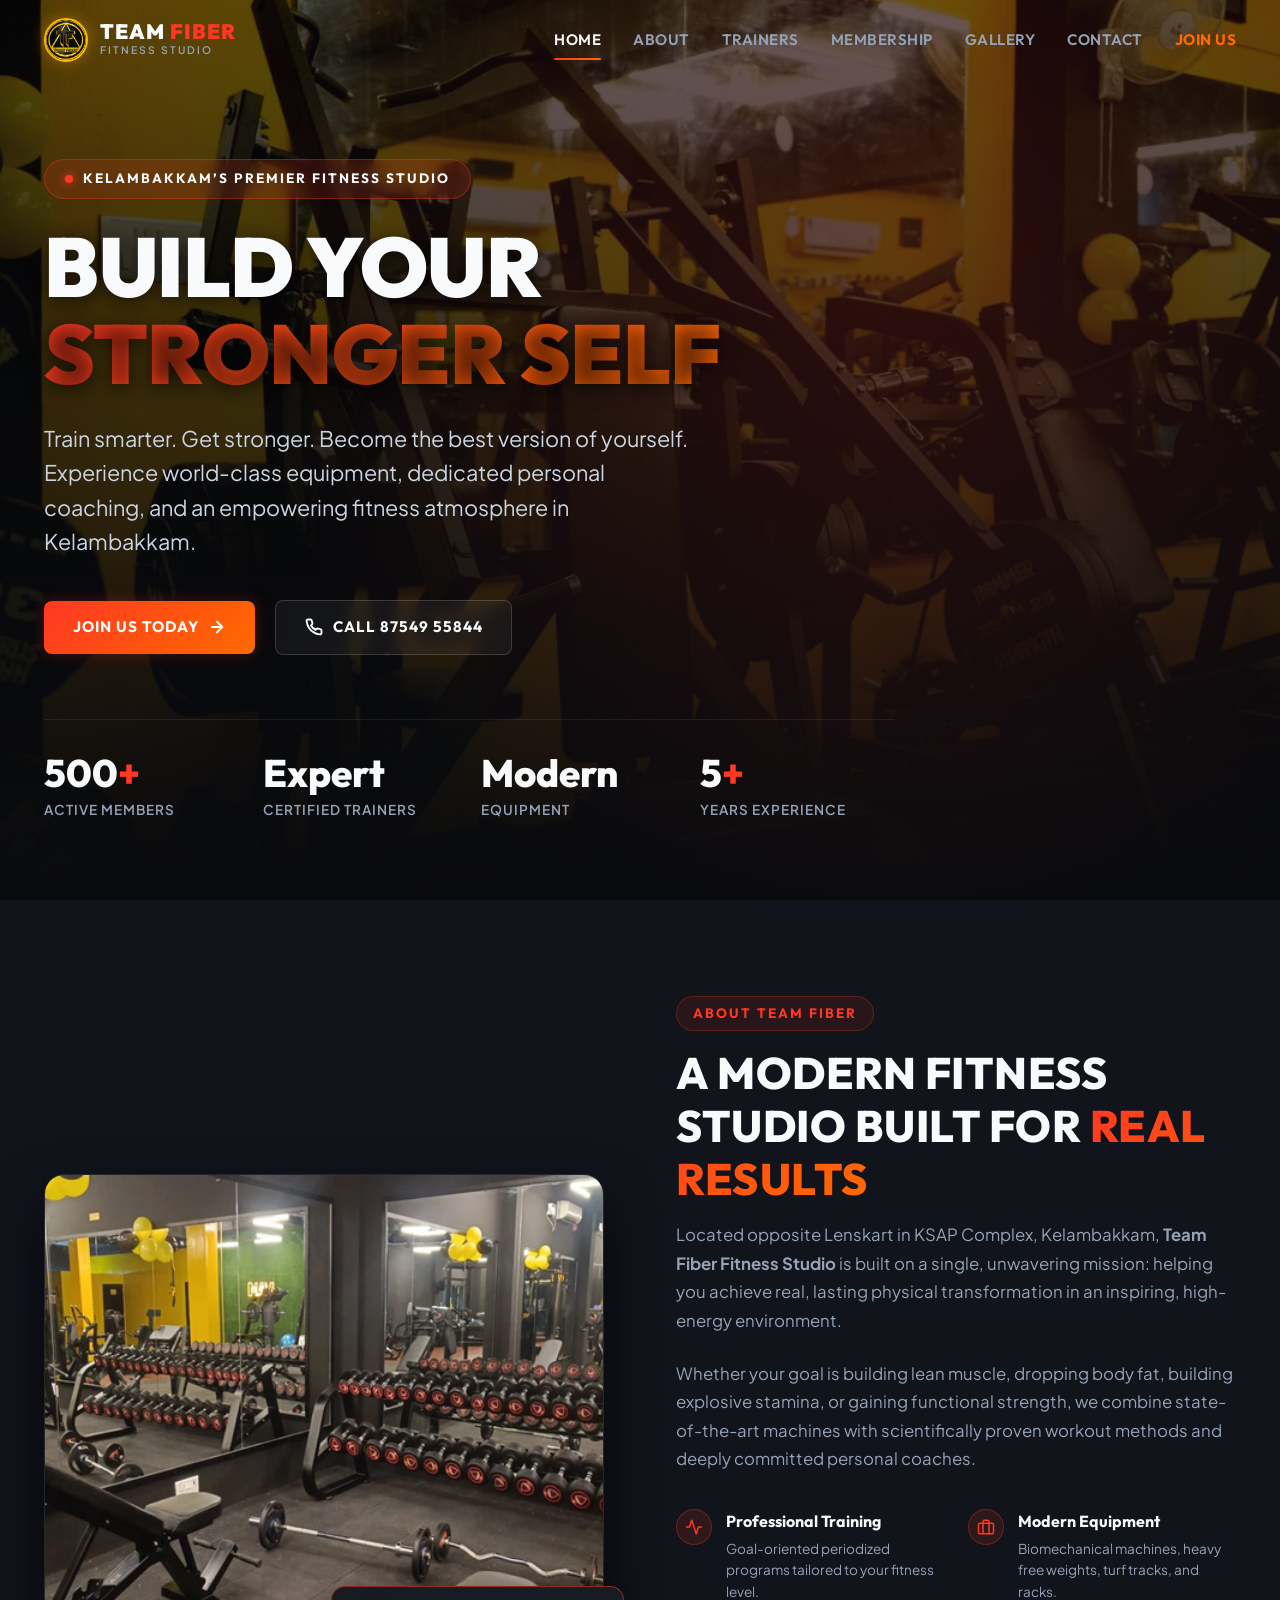
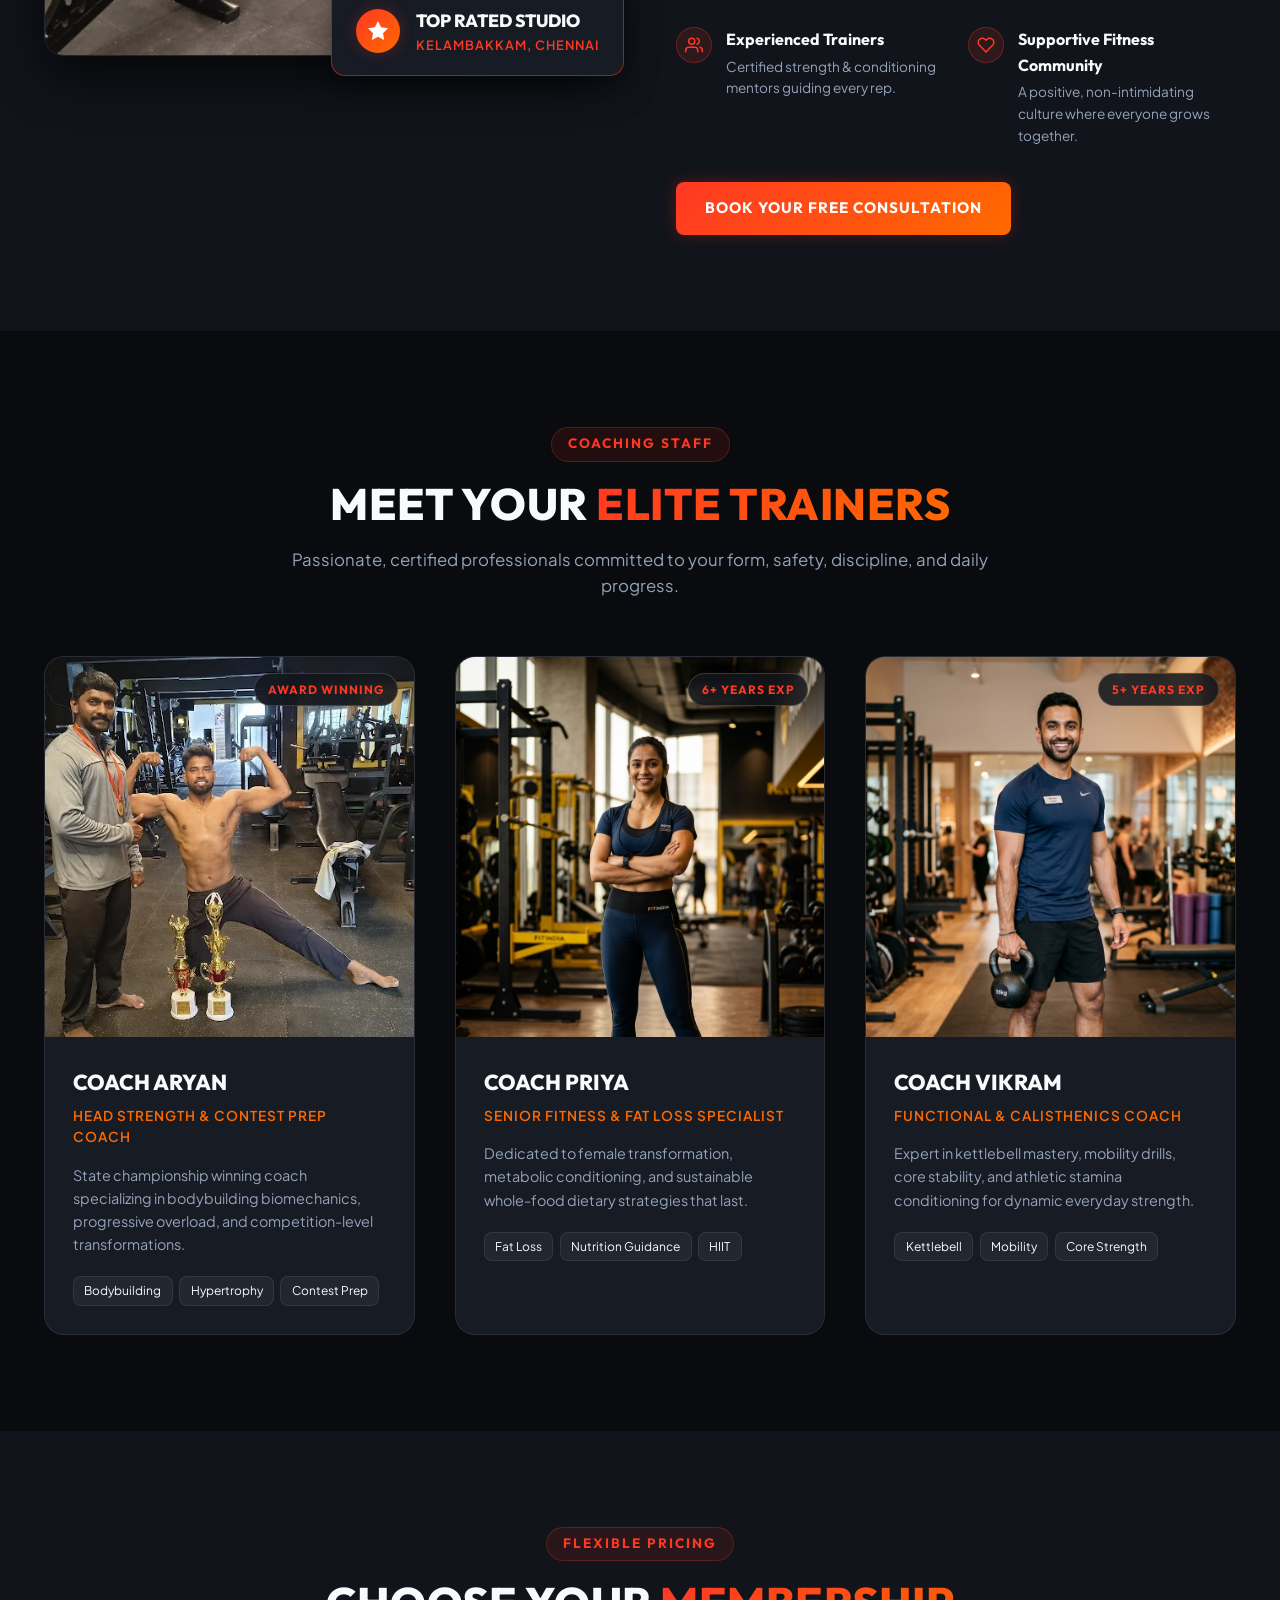
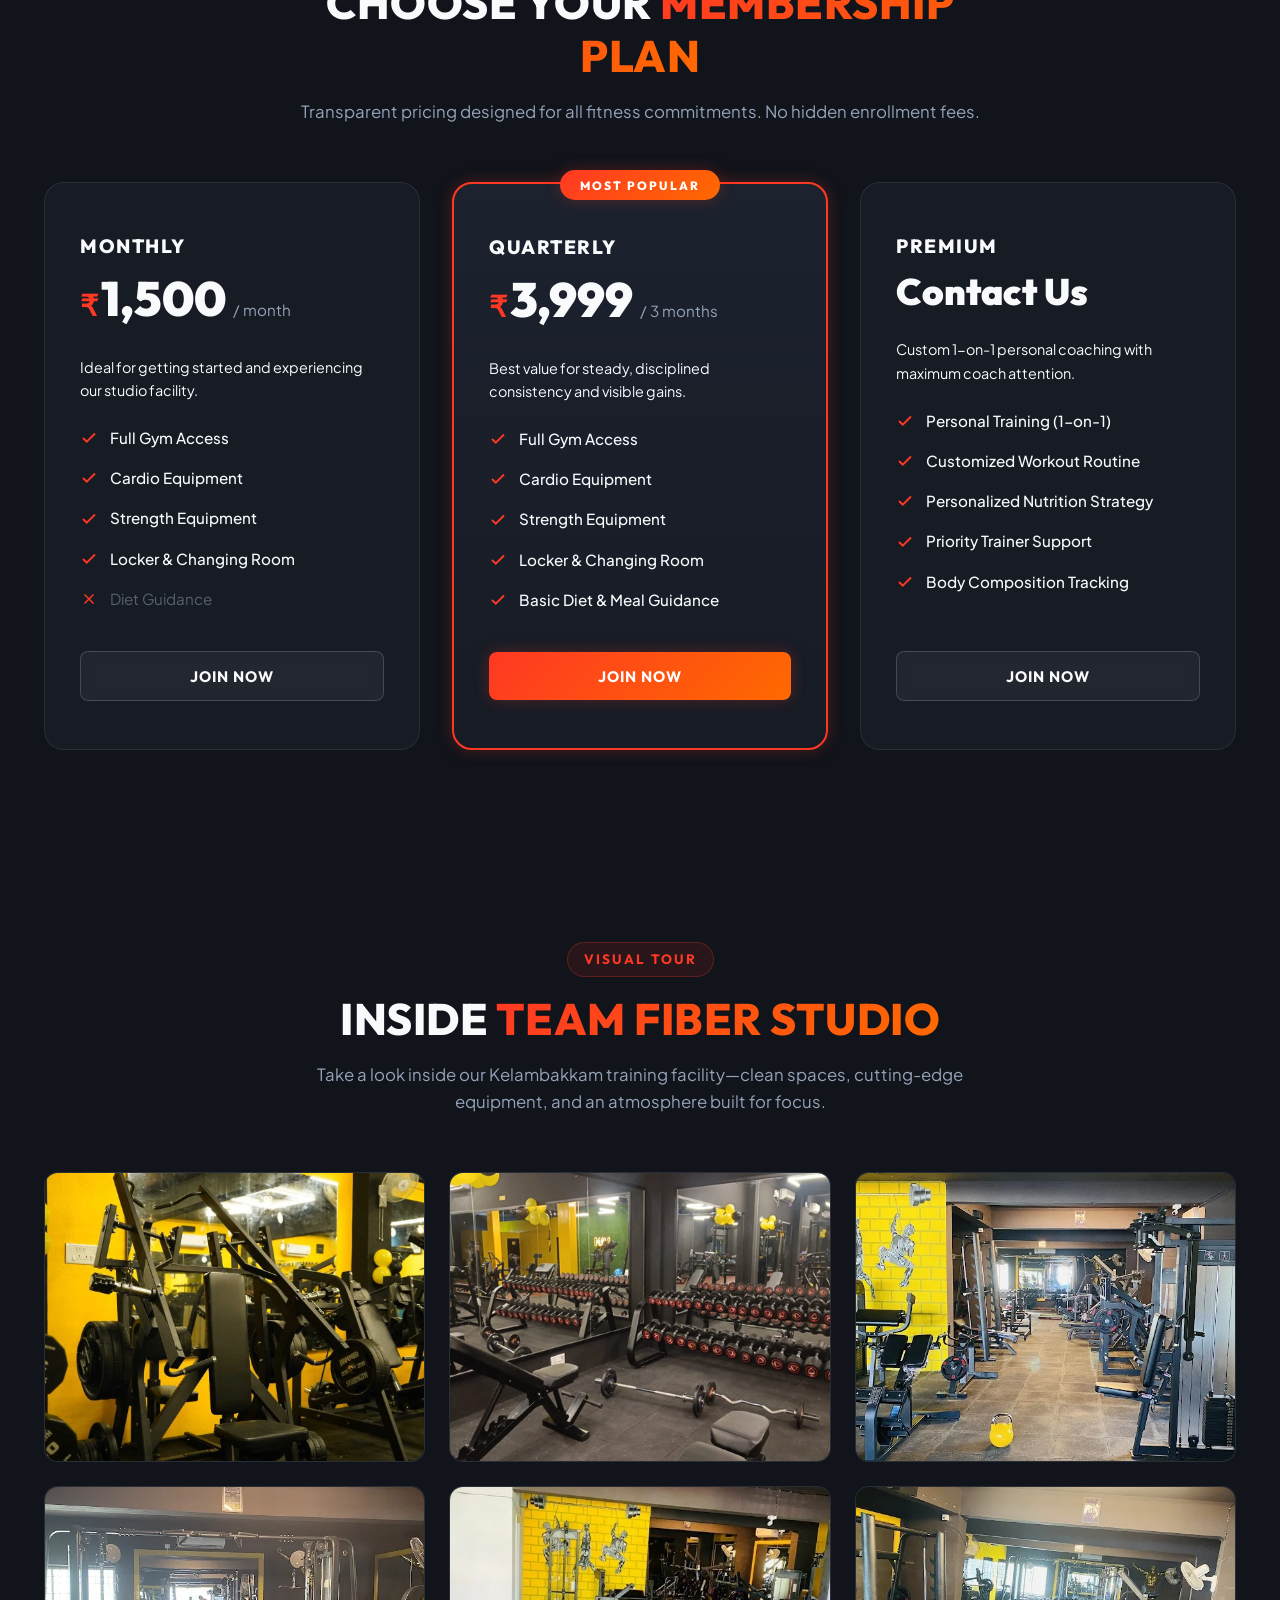
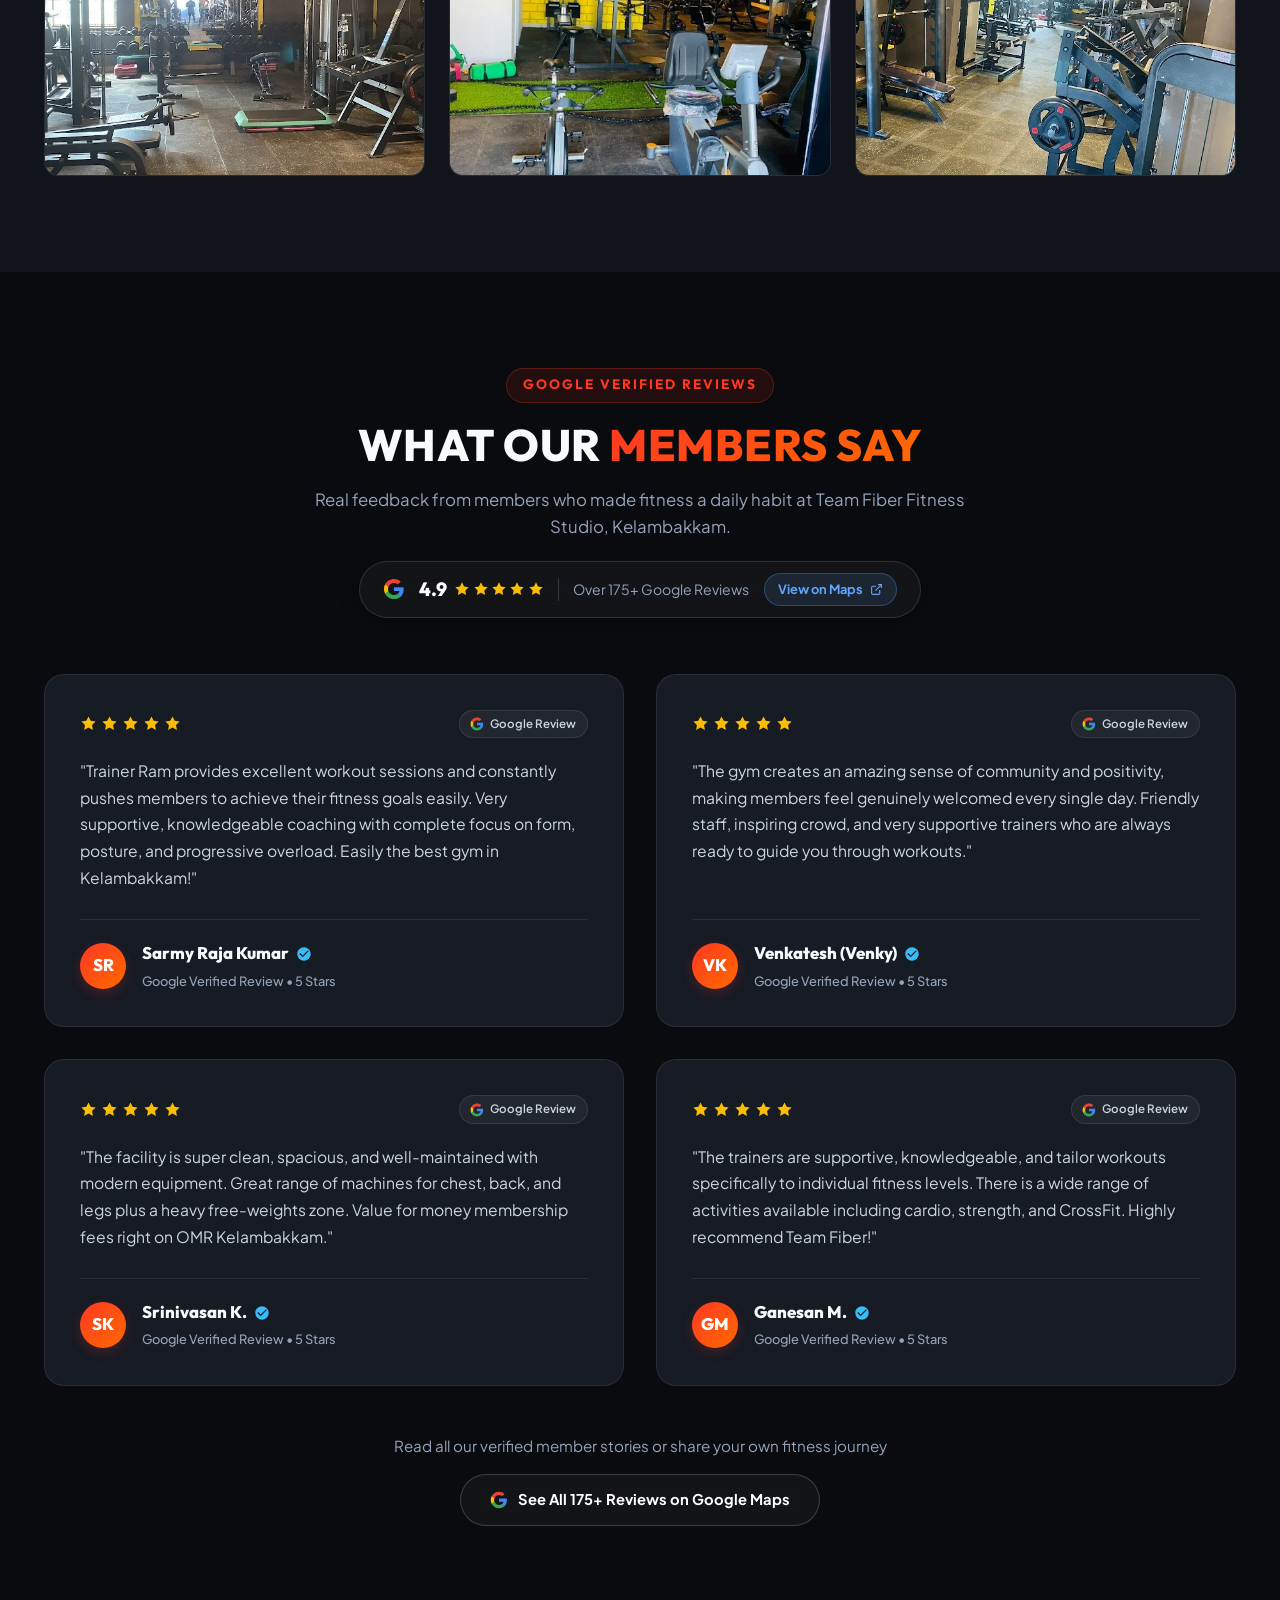
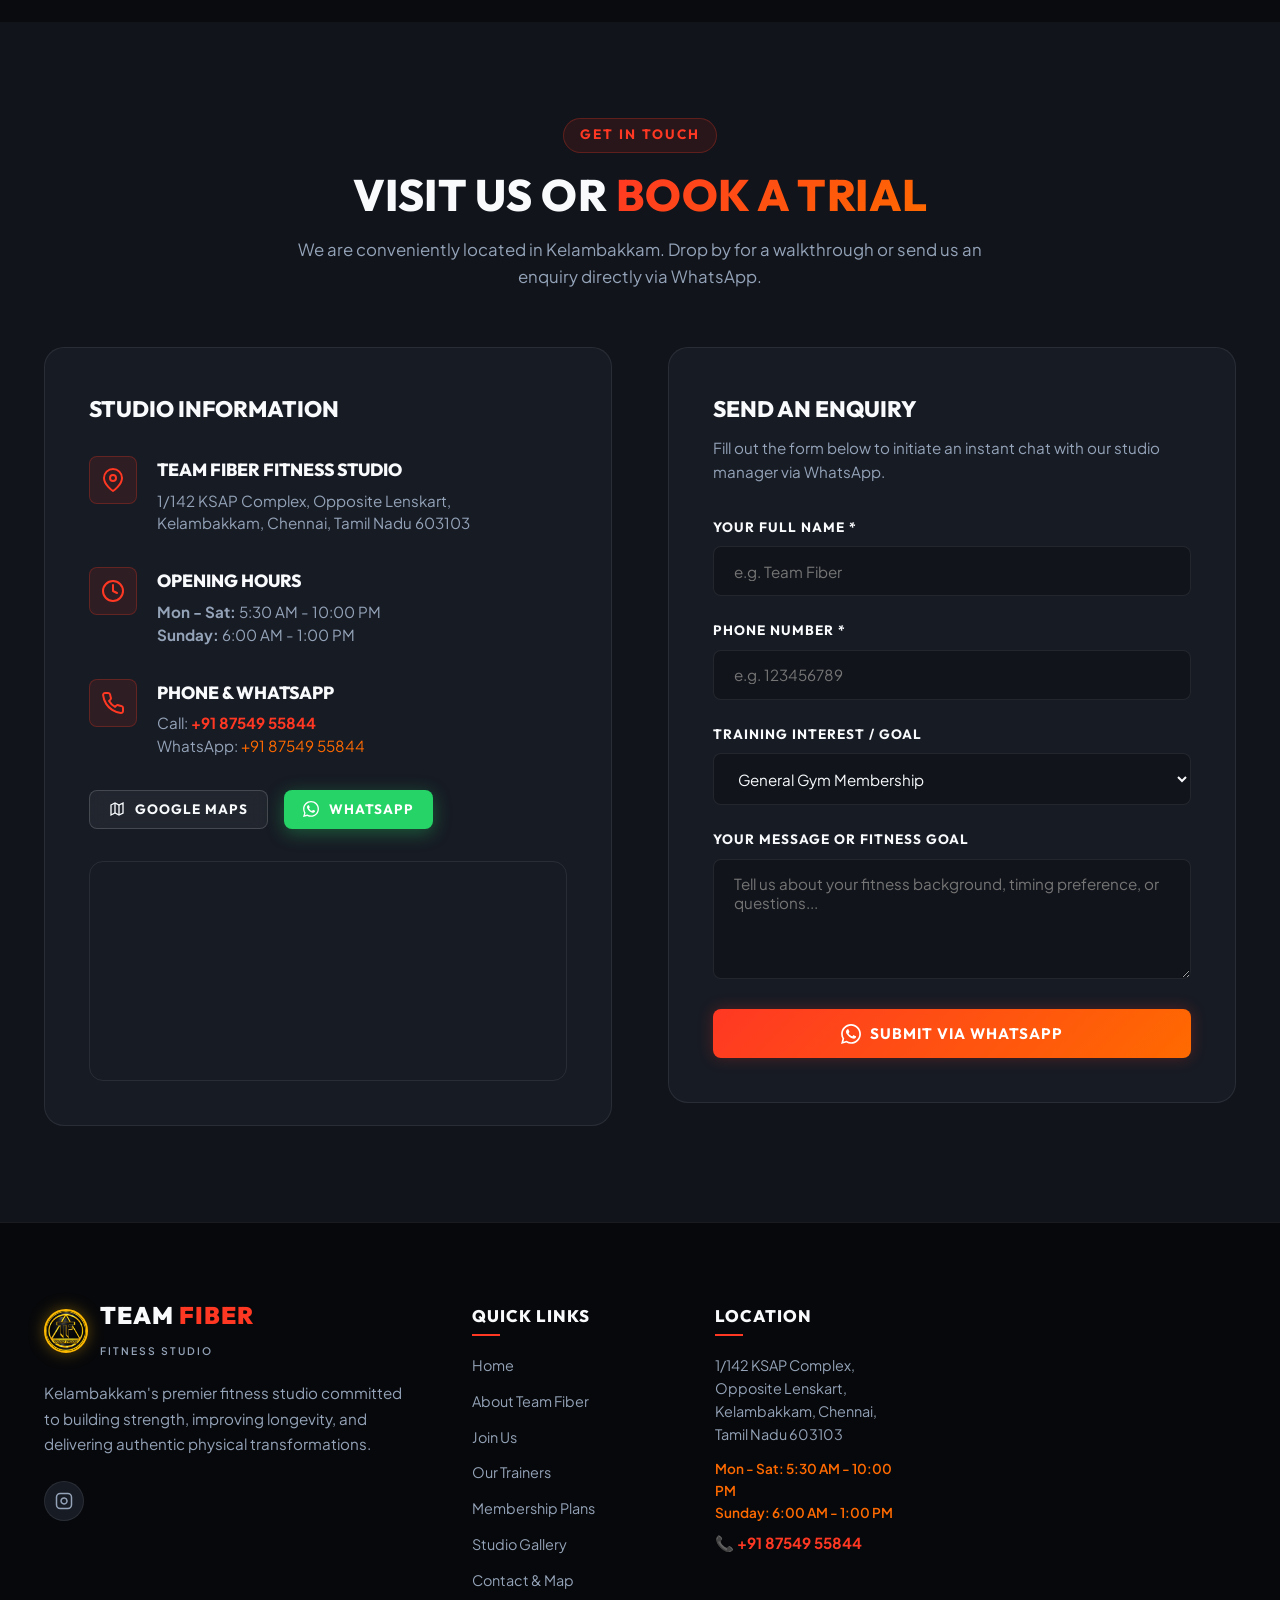
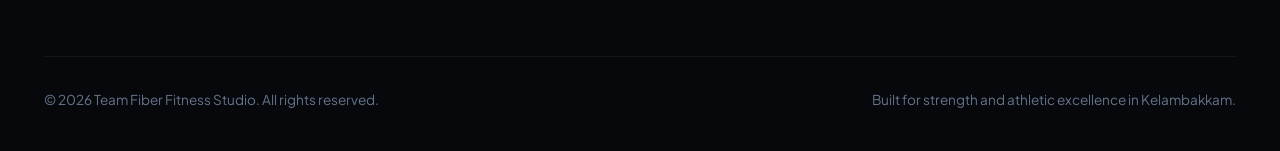
==== index.html @ e8407209 "initial commit" ====
<!DOCTYPE html>
<html lang="en">

<head>
  <meta charset="UTF-8">
  <meta name="viewport" content="width=device-width, initial-scale=1.0">
  <meta http-equiv="X-UA-Compatible" content="ie=edge">

  <!-- Primary SEO Meta Tags -->
  <title>Team Fiber Fitness Studio | Gym in Kelambakkam</title>
  <meta name="title" content="Team Fiber Fitness Studio | Gym in Kelambakkam">
  <meta name="description"
    content="Team Fiber Fitness Studio in Kelambakkam. Strength training, cardio, personal training and fitness programs designed to help you become stronger and healthier.">
  <meta name="keywords"
    content="Gym in Kelambakkam, Fitness Studio Kelambakkam, Team Fiber, Strength Training Kelambakkam, Weight Training Chennai, Personal Trainer Kelambakkam, Cardio, Gym Membership Chennai">
  <meta name="author" content="Team Fiber Fitness Studio">
  <meta name="robots" content="index, follow">

  <!-- Open Graph / Facebook / WhatsApp Preview -->
  <meta property="og:type" content="website">
  <meta property="og:url" content="https://teamfiberfitness.com/">
  <meta property="og:title" content="Team Fiber Fitness Studio | Gym in Kelambakkam">
  <meta property="og:description"
    content="Team Fiber Fitness Studio in Kelambakkam. Strength training, cardio, personal training and fitness programs designed to help you become stronger and healthier.">
  <meta property="og:image" content="assets/images/team-fibre-kodungaiyur-chennai-gyms-4tn4zxa3nr.webp">

  <!-- Twitter Meta Tags -->
  <meta name="twitter:card" content="summary_large_image">
  <meta name="twitter:title" content="Team Fiber Fitness Studio | Gym in Kelambakkam">
  <meta name="twitter:description"
    content="Team Fiber Fitness Studio in Kelambakkam. Strength training, cardio, personal training and fitness programs designed to help you become stronger and healthier.">
  <meta name="twitter:image" content="assets/images/team-fibre-kodungaiyur-chennai-gyms-4tn4zxa3nr.webp">

  <!-- Favicon -->
  <link rel="icon" type="image/x-icon" href="favicon.ico">
  <link rel="icon" type="image/png" sizes="32x32" href="assets/favicon-32x32.png">
  <link rel="icon" type="image/png" sizes="16x16" href="assets/favicon-16x16.png">
  <link rel="icon" type="image/svg+xml" href="assets/favicon.svg">
  <link rel="icon" type="image/jpeg" href="assets/images/logo.jpg">
  <link rel="apple-touch-icon" sizes="192x192" href="assets/favicon-192x192.png">

  <!-- Stylesheet -->
  <link rel="stylesheet" href="css/style.css">

  <!-- Local Business Schema.org JSON-LD -->
  <script type="application/ld+json">
  {
    "@context": "https://schema.org",
    "@type": "ExerciseGym",
    "name": "Team Fiber Fitness Studio",
    "image": "assets/images/team-fibre-kodungaiyur-chennai-gyms-4tn4zxa3nr.webp",
    "description": "Team Fiber Fitness Studio in Kelambakkam. Strength training, cardio, personal training and fitness programs designed to help you become stronger and healthier.",
    "address": {
      "@type": "PostalAddress",
      "streetAddress": "1/142 KSAP Complex, Opposite Lenskart",
      "addressLocality": "Kelambakkam",
      "addressRegion": "Tamil Nadu",
      "postalCode": "603103",
      "addressCountry": "IN"
    },
    "geo": {
      "@type": "GeoCoordinates",
      "latitude": 12.7842214,
      "longitude": 80.2194721
    },
    "telephone": "+918754955844",
    "priceRange": "₹₹",
    "aggregateRating": {
      "@type": "AggregateRating",
      "ratingValue": "4.9",
      "reviewCount": "178",
      "bestRating": "5",
      "worstRating": "1"
    },
    "openingHoursSpecification": [
      {
        "@type": "OpeningHoursSpecification",
        "dayOfWeek": ["Monday", "Tuesday", "Wednesday", "Thursday", "Friday", "Saturday"],
        "opens": "05:30",
        "closes": "22:00"
      },
      {
        "@type": "OpeningHoursSpecification",
        "dayOfWeek": "Sunday",
        "opens": "06:00",
        "closes": "13:00"
      }
    ]
  }
  </script>
</head>

<body>

  <!-- ========================================================================
       1. NAVBAR
       ======================================================================== -->
  <header class="navbar" id="navbar">
    <div class="container navbar-container">
      <a href="#hero" class="nav-brand" aria-label="Team Fiber Fitness Studio Home">
        <div class="brand-icon">
          <img src="assets/images/logo.jpg" alt="Team Fiber Official Logo" class="brand-logo-img">
        </div>
        <div class="brand-text">
          <span class="brand-name">Team <span>Fiber</span></span>
          <span class="brand-tagline">Fitness Studio</span>
        </div>
      </a>

      <!-- Desktop Navigation Menu -->
      <nav class="nav-menu" id="navMenu">
        <a href="#hero" class="nav-link active">Home</a>
        <a href="#about" class="nav-link">About</a>
        <a href="#trainers" class="nav-link">Trainers</a>
        <a href="#membership" class="nav-link">Membership</a>
        <a href="#gallery" class="nav-link">Gallery</a>
        <a href="#contact" class="nav-link">Contact</a>
        <a href="#membership" class="nav-link nav-link-highlight">Join Us</a>
      </nav>

      <!-- Mobile Hamburger Toggle -->
      <button class="menu-toggle" id="menuToggle" aria-label="Toggle navigation menu">
        <span></span>
        <span></span>
        <span></span>
      </button>
    </div>
  </header>
  <!-- Mobile drawer backdrop -->
  <div class="nav-menu-backdrop" id="navMenuBackdrop"></div>

  <main>
    <!-- ======================================================================
         2. HERO SECTION
         ====================================================================== -->
    <section class="hero" id="hero">
      <div class="hero-bg">
        <img src="assets/images/team-fibre-kodungaiyur-chennai-gyms-4tn4zxa3nr.webp"
          alt="Team Fiber Fitness Studio Gym Interior" loading="eager" fetchpriority="high">
      </div>
      <div class="hero-overlay"></div>

      <div class="container">
        <div class="hero-content">
          <div class="hero-badge">
            <span class="pulse-dot"></span>
            <span>Kelambakkam’s Premier Fitness Studio</span>
          </div>

          <h1 class="hero-title">
            BUILD YOUR <br>
            <span class="text-gradient">STRONGER SELF</span>
          </h1>

          <p class="hero-desc">
            Train smarter. Get stronger. Become the best version of yourself. Experience world-class equipment,
            dedicated personal coaching, and an empowering fitness atmosphere in Kelambakkam.
          </p>

          <div class="hero-cta-group">
            <a href="#membership" class="btn btn-primary" data-action="join-plan" data-plan="Team Fiber Membership">
              <span>JOIN US TODAY</span>
              <svg width="18" height="18" viewBox="0 0 24 24" fill="none" stroke="currentColor" stroke-width="2.5"
                stroke-linecap="round" stroke-linejoin="round">
                <line x1="5" y1="12" x2="19" y2="12"></line>
                <polyline points="12 5 19 12 12 19"></polyline>
              </svg>
            </a>
            <a href="tel:+918754955844" class="btn btn-outline">
              <svg width="18" height="18" viewBox="0 0 24 24" fill="none" stroke="currentColor" stroke-width="2.5"
                stroke-linecap="round" stroke-linejoin="round">
                <path d="M22 16.92v3a2 2 0 0 1-2.18 2 19.79 19.79 0 0 1-8.63-3.07 19.5 19.5 0 0 1-6-6 19.79 19.79 0 0 1-3.07-8.67A2 2 0 0 1 4.11 2h3a2 2 0 0 1 2 1.72 12.84 12.84 0 0 0 .7 2.81 2 2 0 0 1-.45 2.11L8.09 9.91a16 16 0 0 0 6 6l1.27-1.27a2 2 0 0 1 2.11-.45 12.84 12.84 0 0 0 2.81.7A2 2 0 0 1 22 16.92z"></path>
              </svg>
              <span>CALL 87549 55844</span>
            </a>
          </div>

          <div class="hero-stats">
            <div class="stat-item">
              <div class="stat-number">500<span class="stat-accent">+</span></div>
              <div class="stat-label">Active Members</div>
            </div>
            <div class="stat-item">
              <div class="stat-number">Expert</div>
              <div class="stat-label">Certified Trainers</div>
            </div>
            <div class="stat-item">
              <div class="stat-number">Modern</div>
              <div class="stat-label">Equipment</div>
            </div>
            <div class="stat-item">
              <div class="stat-number">5<span class="stat-accent">+</span></div>
              <div class="stat-label">Years Experience</div>
            </div>
          </div>
        </div>
      </div>
    </section>

    <!-- ======================================================================
         3. ABOUT TEAM FIBER
         ====================================================================== -->
    <section class="section about" id="about">
      <div class="container">
        <div class="about-grid">
          <div class="about-visual reveal">
            <div class="about-img-wrap">
              <img src="assets/images/studio1774619067-k1ejztgjbpev3o7aufnb.jpg"
                alt="Team Fiber Workout Floor with Free Weights and Dumbbells" loading="lazy">
            </div>
            <div class="about-badge-floating">
              <div class="about-badge-icon">
                <svg viewBox="0 0 24 24">
                  <path
                    d="M12 2L15.09 8.26L22 9.27L17 14.14L18.18 21.02L12 17.77L5.82 21.02L7 14.14L2 9.27L8.91 8.26L12 2Z" />
                </svg>
              </div>
              <div>
                <div class="about-badge-title">Top Rated Studio</div>
                <div class="about-badge-sub">Kelambakkam, Chennai</div>
              </div>
            </div>
          </div>

          <div class="about-content reveal">
            <div class="section-tag">About Team Fiber</div>
            <h2 class="section-title">A Modern Fitness Studio Built for <span class="text-gradient">Real Results</span>
            </h2>
            <p class="about-text">
              Located opposite Lenskart in KSAP Complex, Kelambakkam, <strong>Team Fiber Fitness Studio</strong> is
              built on a single, unwavering mission: helping you achieve real, lasting physical transformation in an
              inspiring, high-energy environment.
            </p>
            <p class="about-text">
              Whether your goal is building lean muscle, dropping body fat, building explosive stamina, or gaining
              functional strength, we combine state-of-the-art machines with scientifically proven workout methods and
              deeply committed personal coaches.
            </p>

            <div class="about-features">
              <div class="about-feature-item">
                <div class="feature-icon-circle">
                  <svg viewBox="0 0 24 24" fill="none" stroke="currentColor" stroke-width="2" stroke-linecap="round"
                    stroke-linejoin="round">
                    <path d="M22 12h-4l-3 9L9 3l-3 9H2" />
                  </svg>
                </div>
                <div>
                  <h4>Professional Training</h4>
                  <p>Goal-oriented periodized programs tailored to your fitness level.</p>
                </div>
              </div>

              <div class="about-feature-item">
                <div class="feature-icon-circle">
                  <svg viewBox="0 0 24 24" fill="none" stroke="currentColor" stroke-width="2" stroke-linecap="round"
                    stroke-linejoin="round">
                    <rect x="2" y="7" width="20" height="14" rx="2" ry="2"></rect>
                    <path d="M16 21V5a2 2 0 0 0-2-2h-4a2 2 0 0 0-2 2v16"></path>
                  </svg>
                </div>
                <div>
                  <h4>Modern Equipment</h4>
                  <p>Biomechanical machines, heavy free weights, turf tracks, and racks.</p>
                </div>
              </div>

              <div class="about-feature-item">
                <div class="feature-icon-circle">
                  <svg viewBox="0 0 24 24" fill="none" stroke="currentColor" stroke-width="2" stroke-linecap="round"
                    stroke-linejoin="round">
                    <path d="M17 21v-2a4 4 0 0 0-4-4H5a4 4 0 0 0-4 4v2"></path>
                    <circle cx="9" cy="7" r="4"></circle>
                    <path d="M23 21v-2a4 4 0 0 0-3-3.87"></path>
                    <path d="M16 3.13a4 4 0 0 1 0 7.75"></path>
                  </svg>
                </div>
                <div>
                  <h4>Experienced Trainers</h4>
                  <p>Certified strength & conditioning mentors guiding every rep.</p>
                </div>
              </div>

              <div class="about-feature-item">
                <div class="feature-icon-circle">
                  <svg viewBox="0 0 24 24" fill="none" stroke="currentColor" stroke-width="2" stroke-linecap="round"
                    stroke-linejoin="round">
                    <path
                      d="M20.84 4.61a5.5 5.5 0 0 0-7.78 0L12 5.67l-1.06-1.06a5.5 5.5 0 0 0-7.78 7.78l1.06 1.06L12 21.23l7.78-7.78 1.06-1.06a5.5 5.5 0 0 0 0-7.78z">
                    </path>
                  </svg>
                </div>
                <div>
                  <h4>Supportive Fitness Community</h4>
                  <p>A positive, non-intimidating culture where everyone grows together.</p>
                </div>
              </div>
            </div>

            <a href="#contact" class="btn btn-primary" data-action="free-trial">Book Your Free Consultation</a>
          </div>
        </div>
      </div>
    </section>

    <!-- ======================================================================
         3. ELITE TRAINERS
         ====================================================================== -->
    <section class="section trainers" id="trainers">
      <div class="container">
        <div class="section-header reveal">
          <div class="section-tag">Coaching Staff</div>
          <h2 class="section-title">Meet Your <span class="text-gradient">Elite Trainers</span></h2>
          <p class="section-desc">
            Passionate, certified professionals committed to your form, safety, discipline, and daily progress.
          </p>
        </div>

        <div class="trainers-grid">
          <!-- Trainer 1 -->
          <div class="trainer-card reveal">
            <div class="trainer-img-wrap">
              <img src="assets/images/4830613_store_images_22.webp"
                alt="Coach Aryan with Championship Athlete and Trophies" loading="lazy">
              <span class="trainer-badge">Award Winning</span>
            </div>
            <div class="trainer-info">
              <h3 class="trainer-name">Coach Aryan</h3>
              <div class="trainer-role">Head Strength & Contest Prep Coach</div>
              <p class="trainer-desc">
                State championship winning coach specializing in bodybuilding biomechanics, progressive overload, and
                competition-level transformations.
              </p>
              <div class="trainer-specialties">
                <span class="specialty-pill">Bodybuilding</span>
                <span class="specialty-pill">Hypertrophy</span>
                <span class="specialty-pill">Contest Prep</span>
              </div>
            </div>
          </div>

          <!-- Trainer 2 -->
          <div class="trainer-card reveal">
            <div class="trainer-img-wrap">
              <img src="assets/images/trainer-2.jpg" alt="Coach Priya - Senior Fitness & Nutrition Coach"
                loading="lazy">
              <span class="trainer-badge">6+ Years Exp</span>
            </div>
            <div class="trainer-info">
              <h3 class="trainer-name">Coach Priya</h3>
              <div class="trainer-role">Senior Fitness & Fat Loss Specialist</div>
              <p class="trainer-desc">
                Dedicated to female transformation, metabolic conditioning, and sustainable whole-food dietary
                strategies that last.
              </p>
              <div class="trainer-specialties">
                <span class="specialty-pill">Fat Loss</span>
                <span class="specialty-pill">Nutrition Guidance</span>
                <span class="specialty-pill">HIIT</span>
              </div>
            </div>
          </div>

          <!-- Trainer 3 -->
          <div class="trainer-card reveal">
            <div class="trainer-img-wrap">
              <img src="assets/images/trainer-3.jpg" alt="Coach Vikram - Functional & Athletic Trainer" loading="lazy">
              <span class="trainer-badge">5+ Years Exp</span>
            </div>
            <div class="trainer-info">
              <h3 class="trainer-name">Coach Vikram</h3>
              <div class="trainer-role">Functional & Calisthenics Coach</div>
              <p class="trainer-desc">
                Expert in kettlebell mastery, mobility drills, core stability, and athletic stamina conditioning for
                dynamic everyday strength.
              </p>
              <div class="trainer-specialties">
                <span class="specialty-pill">Kettlebell</span>
                <span class="specialty-pill">Mobility</span>
                <span class="specialty-pill">Core Strength</span>
              </div>
            </div>
          </div>
        </div>
      </div>
    </section>

    <!-- ======================================================================
         7. MEMBERSHIP PLANS
         ====================================================================== -->
    <section class="section membership" id="membership">
      <div class="container">
        <div class="section-header reveal">
          <div class="section-tag">Flexible Pricing</div>
          <h2 class="section-title">Choose Your <span class="text-gradient">Membership Plan</span></h2>
          <p class="section-desc">
            Transparent pricing designed for all fitness commitments. No hidden enrollment fees.
          </p>
        </div>

        <div class="pricing-grid">
          <!-- Monthly Plan -->
          <div class="pricing-card reveal">
            <div class="plan-type">MONTHLY</div>
            <div class="plan-price">
              <span class="price-currency">₹</span>
              <span class="price-amount">1,500</span>
              <span class="price-period">/ month</span>
            </div>
            <p class="text-muted" style="font-size: 0.9rem;">Ideal for getting started and experiencing our studio
              facility.</p>

            <div class="plan-features">
              <div class="plan-feature-item active">
                <svg viewBox="0 0 24 24" fill="none" stroke="currentColor" stroke-width="2.5">
                  <polyline points="20 6 9 17 4 12" />
                </svg>
                <span>Full Gym Access</span>
              </div>
              <div class="plan-feature-item active">
                <svg viewBox="0 0 24 24" fill="none" stroke="currentColor" stroke-width="2.5">
                  <polyline points="20 6 9 17 4 12" />
                </svg>
                <span>Cardio Equipment</span>
              </div>
              <div class="plan-feature-item active">
                <svg viewBox="0 0 24 24" fill="none" stroke="currentColor" stroke-width="2.5">
                  <polyline points="20 6 9 17 4 12" />
                </svg>
                <span>Strength Equipment</span>
              </div>
              <div class="plan-feature-item active">
                <svg viewBox="0 0 24 24" fill="none" stroke="currentColor" stroke-width="2.5">
                  <polyline points="20 6 9 17 4 12" />
                </svg>
                <span>Locker & Changing Room</span>
              </div>
              <div class="plan-feature-item">
                <svg viewBox="0 0 24 24" fill="none" stroke="currentColor" stroke-width="2">
                  <line x1="18" y1="6" x2="6" y2="18"></line>
                  <line x1="6" y1="6" x2="18" y2="18"></line>
                </svg>
                <span style="opacity: 0.5;">Diet Guidance</span>
              </div>
            </div>

            <button class="btn btn-outline btn-block" data-action="join-plan" data-plan="Monthly (₹1,500)">JOIN
              NOW</button>
          </div>

          <!-- Quarterly Plan (Featured) -->
          <div class="pricing-card featured reveal">
            <div class="pricing-ribbon">MOST POPULAR</div>
            <div class="plan-type">QUARTERLY</div>
            <div class="plan-price">
              <span class="price-currency">₹</span>
              <span class="price-amount">3,999</span>
              <span class="price-period">/ 3 months</span>
            </div>
            <p class="text-muted" style="font-size: 0.9rem;">Best value for steady, disciplined consistency and visible
              gains.</p>

            <div class="plan-features">
              <div class="plan-feature-item active">
                <svg viewBox="0 0 24 24" fill="none" stroke="currentColor" stroke-width="2.5">
                  <polyline points="20 6 9 17 4 12" />
                </svg>
                <span>Full Gym Access</span>
              </div>
              <div class="plan-feature-item active">
                <svg viewBox="0 0 24 24" fill="none" stroke="currentColor" stroke-width="2.5">
                  <polyline points="20 6 9 17 4 12" />
                </svg>
                <span>Cardio Equipment</span>
              </div>
              <div class="plan-feature-item active">
                <svg viewBox="0 0 24 24" fill="none" stroke="currentColor" stroke-width="2.5">
                  <polyline points="20 6 9 17 4 12" />
                </svg>
                <span>Strength Equipment</span>
              </div>
              <div class="plan-feature-item active">
                <svg viewBox="0 0 24 24" fill="none" stroke="currentColor" stroke-width="2.5">
                  <polyline points="20 6 9 17 4 12" />
                </svg>
                <span>Locker & Changing Room</span>
              </div>
              <div class="plan-feature-item active">
                <svg viewBox="0 0 24 24" fill="none" stroke="currentColor" stroke-width="2.5">
                  <polyline points="20 6 9 17 4 12" />
                </svg>
                <span>Basic Diet & Meal Guidance</span>
              </div>
            </div>

            <button class="btn btn-primary btn-block" data-action="join-plan" data-plan="Quarterly (₹3,999)">JOIN
              NOW</button>
          </div>

          <!-- Premium Plan -->
          <div class="pricing-card reveal">
            <div class="plan-type">PREMIUM</div>
            <div class="plan-price">
              <span class="price-amount" style="font-size: 2.3rem;">Contact Us</span>
            </div>
            <p class="text-muted" style="font-size: 0.9rem;">Custom 1-on-1 personal coaching with maximum coach
              attention.</p>

            <div class="plan-features">
              <div class="plan-feature-item active">
                <svg viewBox="0 0 24 24" fill="none" stroke="currentColor" stroke-width="2.5">
                  <polyline points="20 6 9 17 4 12" />
                </svg>
                <span>Personal Training (1-on-1)</span>
              </div>
              <div class="plan-feature-item active">
                <svg viewBox="0 0 24 24" fill="none" stroke="currentColor" stroke-width="2.5">
                  <polyline points="20 6 9 17 4 12" />
                </svg>
                <span>Customized Workout Routine</span>
              </div>
              <div class="plan-feature-item active">
                <svg viewBox="0 0 24 24" fill="none" stroke="currentColor" stroke-width="2.5">
                  <polyline points="20 6 9 17 4 12" />
                </svg>
                <span>Personalized Nutrition Strategy</span>
              </div>
              <div class="plan-feature-item active">
                <svg viewBox="0 0 24 24" fill="none" stroke="currentColor" stroke-width="2.5">
                  <polyline points="20 6 9 17 4 12" />
                </svg>
                <span>Priority Trainer Support</span>
              </div>
              <div class="plan-feature-item active">
                <svg viewBox="0 0 24 24" fill="none" stroke="currentColor" stroke-width="2.5">
                  <polyline points="20 6 9 17 4 12" />
                </svg>
                <span>Body Composition Tracking</span>
              </div>
            </div>

            <button class="btn btn-outline btn-block" data-action="join-plan" data-plan="Premium VIP Training">JOIN
              NOW</button>
          </div>
        </div>
      </div>
    </section>


    <!-- ======================================================================
         9. GALLERY
         ====================================================================== -->
    <section class="section gallery" id="gallery">
      <div class="container">
        <div class="section-header reveal">
          <div class="section-tag">Visual Tour</div>
          <h2 class="section-title">Inside <span class="text-gradient">Team Fiber Studio</span></h2>
          <p class="section-desc">
            Take a look inside our Kelambakkam training facility—clean spaces, cutting-edge equipment, and an atmosphere
            built for focus.
          </p>
        </div>

        <div class="gallery-grid">
          <!-- Item 1 -->
          <div class="gallery-item reveal" data-index="0">
            <img src="assets/images/gallery-1.jpg" alt="Heavy Weight Training Zone" loading="lazy">
            <div class="gallery-overlay">
              <div class="gallery-zoom-icon">
                <svg width="18" height="18" viewBox="0 0 24 24" fill="none" stroke="currentColor" stroke-width="2">
                  <circle cx="11" cy="11" r="8"></circle>
                  <line x1="21" y1="21" x2="16.65" y2="16.65"></line>
                  <line x1="11" y1="8" x2="11" y2="14"></line>
                  <line x1="8" y1="11" x2="14" y2="11"></line>
                </svg>
              </div>
              <div class="gallery-title">Heavy Weight Zone</div>
              <div class="gallery-subtitle">Free Weights & Dumbbells</div>
            </div>
          </div>

          <!-- Item 2 -->
          <div class="gallery-item reveal" data-index="1">
            <img src="assets/images/gallery-2.jpg" alt="Functional Turf Track" loading="lazy">
            <div class="gallery-overlay">
              <div class="gallery-zoom-icon">
                <svg width="18" height="18" viewBox="0 0 24 24" fill="none" stroke="currentColor" stroke-width="2">
                  <circle cx="11" cy="11" r="8"></circle>
                  <line x1="21" y1="21" x2="16.65" y2="16.65"></line>
                  <line x1="11" y1="8" x2="11" y2="14"></line>
                  <line x1="8" y1="11" x2="14" y2="11"></line>
                </svg>
              </div>
              <div class="gallery-title">Turf Sprint Track</div>
              <div class="gallery-subtitle">Sled & Functional Drills</div>
            </div>
          </div>

          <!-- Item 3 -->
          <div class="gallery-item reveal" data-index="2">
            <img src="assets/images/gallery-3.jpg" alt="Cardio Suite & City View" loading="lazy">
            <div class="gallery-overlay">
              <div class="gallery-zoom-icon">
                <svg width="18" height="18" viewBox="0 0 24 24" fill="none" stroke="currentColor" stroke-width="2">
                  <circle cx="11" cy="11" r="8"></circle>
                  <line x1="21" y1="21" x2="16.65" y2="16.65"></line>
                  <line x1="11" y1="8" x2="11" y2="14"></line>
                  <line x1="8" y1="11" x2="14" y2="11"></line>
                </svg>
              </div>
              <div class="gallery-title">Cardio Suite</div>
              <div class="gallery-subtitle">Treadmills & Assault Bikes</div>
            </div>
          </div>

          <!-- Item 4 -->
          <div class="gallery-item reveal" data-index="3">
            <img src="assets/images/gallery-4.jpg" alt="Cable Crossover Rig" loading="lazy">
            <div class="gallery-overlay">
              <div class="gallery-zoom-icon">
                <svg width="18" height="18" viewBox="0 0 24 24" fill="none" stroke="currentColor" stroke-width="2">
                  <circle cx="11" cy="11" r="8"></circle>
                  <line x1="21" y1="21" x2="16.65" y2="16.65"></line>
                  <line x1="11" y1="8" x2="11" y2="14"></line>
                  <line x1="8" y1="11" x2="14" y2="11"></line>
                </svg>
              </div>
              <div class="gallery-title">Cable Crossover Rig</div>
              <div class="gallery-subtitle">Strength & Isolation</div>
            </div>
          </div>

          <!-- Item 5 -->
          <div class="gallery-item reveal" data-index="4">
            <img src="assets/images/gallery-5.jpg" alt="Personal Training Session" loading="lazy">
            <div class="gallery-overlay">
              <div class="gallery-zoom-icon">
                <svg width="18" height="18" viewBox="0 0 24 24" fill="none" stroke="currentColor" stroke-width="2">
                  <circle cx="11" cy="11" r="8"></circle>
                  <line x1="21" y1="21" x2="16.65" y2="16.65"></line>
                  <line x1="11" y1="8" x2="11" y2="14"></line>
                  <line x1="8" y1="11" x2="14" y2="11"></line>
                </svg>
              </div>
              <div class="gallery-title">Personal Coaching</div>
              <div class="gallery-subtitle">Form Guidance & Spotting</div>
            </div>
          </div>

          <!-- Item 6 -->
          <div class="gallery-item reveal" data-index="5">
            <img src="assets/images/gallery-6.jpg" alt="Main Workout Floor" loading="lazy">
            <div class="gallery-overlay">
              <div class="gallery-zoom-icon">
                <svg width="18" height="18" viewBox="0 0 24 24" fill="none" stroke="currentColor" stroke-width="2">
                  <circle cx="11" cy="11" r="8"></circle>
                  <line x1="21" y1="21" x2="16.65" y2="16.65"></line>
                  <line x1="11" y1="8" x2="11" y2="14"></line>
                  <line x1="8" y1="11" x2="14" y2="11"></line>
                </svg>
              </div>
              <div class="gallery-title">Main Workout Floor</div>
              <div class="gallery-subtitle">High-Energy Studio Layout</div>
            </div>
          </div>
        </div>
      </div>
    </section>

    <!-- Gallery Lightbox Modal -->
    <div class="lightbox" id="galleryLightbox">
      <button class="lightbox-btn lightbox-close" id="lightboxClose" aria-label="Close Lightbox">
        <svg width="24" height="24" viewBox="0 0 24 24" fill="none" stroke="currentColor" stroke-width="2">
          <line x1="18" y1="6" x2="6" y2="18"></line>
          <line x1="6" y1="6" x2="18" y2="18"></line>
        </svg>
      </button>
      <button class="lightbox-btn lightbox-prev" id="lightboxPrev" aria-label="Previous Image">
        <svg width="24" height="24" viewBox="0 0 24 24" fill="none" stroke="currentColor" stroke-width="2">
          <polyline points="15 18 9 12 15 6"></polyline>
        </svg>
      </button>
      <div class="lightbox-content">
        <img src="" alt="Enlarged Gallery Shot" class="lightbox-img" id="lightboxImg">
        <div class="lightbox-caption" id="lightboxCaption"></div>
      </div>
      <button class="lightbox-btn lightbox-next" id="lightboxNext" aria-label="Next Image">
        <svg width="24" height="24" viewBox="0 0 24 24" fill="none" stroke="currentColor" stroke-width="2">
          <polyline points="9 18 15 12 9 6"></polyline>
        </svg>
      </button>
    </div>

    <!-- ======================================================================
         10. TESTIMONIALS (GOOGLE REVIEWS)
         ====================================================================== -->
    <section class="section testimonials" id="testimonials">
      <div class="container">
        <div class="section-header reveal">
          <div class="section-tag">Google Verified Reviews</div>
          <h2 class="section-title">What Our <span class="text-gradient">Members Say</span></h2>
          <p class="section-desc">
            Real feedback from members who made fitness a daily habit at Team Fiber Fitness Studio, Kelambakkam.
          </p>

          <!-- Google Rating Summary Pill -->
          <div class="google-rating-summary">
            <div class="google-rating-pill">
              <svg class="google-icon" width="22" height="22" viewBox="0 0 24 24" aria-hidden="true">
                <path fill="#4285F4" d="M22.56 12.25c0-.78-.07-1.53-.2-2.25H12v4.26h5.92c-.26 1.37-1.04 2.53-2.21 3.31v2.77h3.57c2.08-1.92 3.28-4.74 3.28-8.09z"/>
                <path fill="#34A853" d="M12 23c2.97 0 5.46-.98 7.28-2.66l-3.57-2.77c-.98.66-2.23 1.06-3.71 1.06-2.86 0-5.29-1.93-6.16-4.53H2.18v2.84C3.99 20.53 7.7 23 12 23z"/>
                <path fill="#FBBC05" d="M5.84 14.09c-.22-.66-.35-1.36-.35-2.09s.13-1.43.35-2.09V7.06H2.18C1.43 8.55 1 10.22 1 12s.43 3.45 1.18 4.94l2.85-2.22.81-.63z"/>
                <path fill="#EA4335" d="M12 5.38c1.62 0 3.06.56 4.21 1.64l3.15-3.15C17.45 2.09 14.97 1 12 1 7.7 1 3.99 3.47 2.18 7.06l3.66 2.84c.87-2.6 3.3-4.52 6.16-4.52z"/>
              </svg>
              <div class="google-score">
                <span class="score-num">4.9</span>
                <div class="score-stars">
                  <svg viewBox="0 0 24 24"><polygon points="12 2 15.09 8.26 22 9.27 17 14.14 18.18 21.02 12 17.77 5.82 21.02 7 14.14 2 9.27 8.91 8.26 12 2" /></svg>
                  <svg viewBox="0 0 24 24"><polygon points="12 2 15.09 8.26 22 9.27 17 14.14 18.18 21.02 12 17.77 5.82 21.02 7 14.14 2 9.27 8.91 8.26 12 2" /></svg>
                  <svg viewBox="0 0 24 24"><polygon points="12 2 15.09 8.26 22 9.27 17 14.14 18.18 21.02 12 17.77 5.82 21.02 7 14.14 2 9.27 8.91 8.26 12 2" /></svg>
                  <svg viewBox="0 0 24 24"><polygon points="12 2 15.09 8.26 22 9.27 17 14.14 18.18 21.02 12 17.77 5.82 21.02 7 14.14 2 9.27 8.91 8.26 12 2" /></svg>
                  <svg viewBox="0 0 24 24"><polygon points="12 2 15.09 8.26 22 9.27 17 14.14 18.18 21.02 12 17.77 5.82 21.02 7 14.14 2 9.27 8.91 8.26 12 2" /></svg>
                </div>
              </div>
              <span class="score-count">Over 175+ Google Reviews</span>
              <a href="https://maps.google.com/?cid=5551189701791964836" target="_blank" rel="noopener" class="google-view-btn">
                <span>View on Maps</span>
                <svg width="13" height="13" viewBox="0 0 24 24" fill="none" stroke="currentColor" stroke-width="2">
                  <path d="M18 13v6a2 2 0 0 1-2 2H5a2 2 0 0 1-2-2V8a2 2 0 0 1 2-2h6"></path>
                  <polyline points="15 3 21 3 21 9"></polyline>
                  <line x1="10" y1="14" x2="21" y2="3"></line>
                </svg>
              </a>
            </div>
          </div>
        </div>

        <div class="testimonials-grid">
          <!-- Google Review 1 -->
          <div class="testimonial-card reveal">
            <div class="testimonial-card-top">
              <div class="testimonial-rating">
                <svg viewBox="0 0 24 24"><polygon points="12 2 15.09 8.26 22 9.27 17 14.14 18.18 21.02 12 17.77 5.82 21.02 7 14.14 2 9.27 8.91 8.26 12 2" /></svg>
                <svg viewBox="0 0 24 24"><polygon points="12 2 15.09 8.26 22 9.27 17 14.14 18.18 21.02 12 17.77 5.82 21.02 7 14.14 2 9.27 8.91 8.26 12 2" /></svg>
                <svg viewBox="0 0 24 24"><polygon points="12 2 15.09 8.26 22 9.27 17 14.14 18.18 21.02 12 17.77 5.82 21.02 7 14.14 2 9.27 8.91 8.26 12 2" /></svg>
                <svg viewBox="0 0 24 24"><polygon points="12 2 15.09 8.26 22 9.27 17 14.14 18.18 21.02 12 17.77 5.82 21.02 7 14.14 2 9.27 8.91 8.26 12 2" /></svg>
                <svg viewBox="0 0 24 24"><polygon points="12 2 15.09 8.26 22 9.27 17 14.14 18.18 21.02 12 17.77 5.82 21.02 7 14.14 2 9.27 8.91 8.26 12 2" /></svg>
              </div>
              <span class="google-review-badge">
                <svg width="14" height="14" viewBox="0 0 24 24">
                  <path fill="#4285F4" d="M22.56 12.25c0-.78-.07-1.53-.2-2.25H12v4.26h5.92c-.26 1.37-1.04 2.53-2.21 3.31v2.77h3.57c2.08-1.92 3.28-4.74 3.28-8.09z"/>
                  <path fill="#34A853" d="M12 23c2.97 0 5.46-.98 7.28-2.66l-3.57-2.77c-.98.66-2.23 1.06-3.71 1.06-2.86 0-5.29-1.93-6.16-4.53H2.18v2.84C3.99 20.53 7.7 23 12 23z"/>
                  <path fill="#FBBC05" d="M5.84 14.09c-.22-.66-.35-1.36-.35-2.09s.13-1.43.35-2.09V7.06H2.18C1.43 8.55 1 10.22 1 12s.43 3.45 1.18 4.94l2.85-2.22.81-.63z"/>
                  <path fill="#EA4335" d="M12 5.38c1.62 0 3.06.56 4.21 1.64l3.15-3.15C17.45 2.09 14.97 1 12 1 7.7 1 3.99 3.47 2.18 7.06l3.66 2.84c.87-2.6 3.3-4.52 6.16-4.52z"/>
                </svg>
                Google Review
              </span>
            </div>
            <p class="testimonial-text">
              "Trainer Ram provides excellent workout sessions and constantly pushes members to achieve their fitness goals easily. Very supportive, knowledgeable coaching with complete focus on form, posture, and progressive overload. Easily the best gym in Kelambakkam!"
            </p>
            <div class="testimonial-author">
              <div class="author-avatar">SR</div>
              <div class="author-info">
                <div class="author-title-row">
                  <h4>Sarmy Raja Kumar</h4>
                  <span class="author-verified-badge" title="Verified Google Reviewer">
                    <svg viewBox="0 0 24 24" fill="currentColor">
                      <path d="M12 2C6.48 2 2 6.48 2 12s4.48 10 10 10 10-4.48 10-10S17.52 2 12 2zm-2 15l-5-5 1.41-1.41L10 14.17l7.59-7.59L19 8l-9 9z"/>
                    </svg>
                  </span>
                </div>
                <p>Google Verified Review • 5 Stars</p>
              </div>
            </div>
          </div>

          <!-- Google Review 2 -->
          <div class="testimonial-card reveal">
            <div class="testimonial-card-top">
              <div class="testimonial-rating">
                <svg viewBox="0 0 24 24"><polygon points="12 2 15.09 8.26 22 9.27 17 14.14 18.18 21.02 12 17.77 5.82 21.02 7 14.14 2 9.27 8.91 8.26 12 2" /></svg>
                <svg viewBox="0 0 24 24"><polygon points="12 2 15.09 8.26 22 9.27 17 14.14 18.18 21.02 12 17.77 5.82 21.02 7 14.14 2 9.27 8.91 8.26 12 2" /></svg>
                <svg viewBox="0 0 24 24"><polygon points="12 2 15.09 8.26 22 9.27 17 14.14 18.18 21.02 12 17.77 5.82 21.02 7 14.14 2 9.27 8.91 8.26 12 2" /></svg>
                <svg viewBox="0 0 24 24"><polygon points="12 2 15.09 8.26 22 9.27 17 14.14 18.18 21.02 12 17.77 5.82 21.02 7 14.14 2 9.27 8.91 8.26 12 2" /></svg>
                <svg viewBox="0 0 24 24"><polygon points="12 2 15.09 8.26 22 9.27 17 14.14 18.18 21.02 12 17.77 5.82 21.02 7 14.14 2 9.27 8.91 8.26 12 2" /></svg>
              </div>
              <span class="google-review-badge">
                <svg width="14" height="14" viewBox="0 0 24 24">
                  <path fill="#4285F4" d="M22.56 12.25c0-.78-.07-1.53-.2-2.25H12v4.26h5.92c-.26 1.37-1.04 2.53-2.21 3.31v2.77h3.57c2.08-1.92 3.28-4.74 3.28-8.09z"/>
                  <path fill="#34A853" d="M12 23c2.97 0 5.46-.98 7.28-2.66l-3.57-2.77c-.98.66-2.23 1.06-3.71 1.06-2.86 0-5.29-1.93-6.16-4.53H2.18v2.84C3.99 20.53 7.7 23 12 23z"/>
                  <path fill="#FBBC05" d="M5.84 14.09c-.22-.66-.35-1.36-.35-2.09s.13-1.43.35-2.09V7.06H2.18C1.43 8.55 1 10.22 1 12s.43 3.45 1.18 4.94l2.85-2.22.81-.63z"/>
                  <path fill="#EA4335" d="M12 5.38c1.62 0 3.06.56 4.21 1.64l3.15-3.15C17.45 2.09 14.97 1 12 1 7.7 1 3.99 3.47 2.18 7.06l3.66 2.84c.87-2.6 3.3-4.52 6.16-4.52z"/>
                </svg>
                Google Review
              </span>
            </div>
            <p class="testimonial-text">
              "The gym creates an amazing sense of community and positivity, making members feel genuinely welcomed every single day. Friendly staff, inspiring crowd, and very supportive trainers who are always ready to guide you through workouts."
            </p>
            <div class="testimonial-author">
              <div class="author-avatar">VK</div>
              <div class="author-info">
                <div class="author-title-row">
                  <h4>Venkatesh (Venky)</h4>
                  <span class="author-verified-badge" title="Verified Google Reviewer">
                    <svg viewBox="0 0 24 24" fill="currentColor">
                      <path d="M12 2C6.48 2 2 6.48 2 12s4.48 10 10 10 10-4.48 10-10S17.52 2 12 2zm-2 15l-5-5 1.41-1.41L10 14.17l7.59-7.59L19 8l-9 9z"/>
                    </svg>
                  </span>
                </div>
                <p>Google Verified Review • 5 Stars</p>
              </div>
            </div>
          </div>

          <!-- Google Review 3 -->
          <div class="testimonial-card reveal">
            <div class="testimonial-card-top">
              <div class="testimonial-rating">
                <svg viewBox="0 0 24 24"><polygon points="12 2 15.09 8.26 22 9.27 17 14.14 18.18 21.02 12 17.77 5.82 21.02 7 14.14 2 9.27 8.91 8.26 12 2" /></svg>
                <svg viewBox="0 0 24 24"><polygon points="12 2 15.09 8.26 22 9.27 17 14.14 18.18 21.02 12 17.77 5.82 21.02 7 14.14 2 9.27 8.91 8.26 12 2" /></svg>
                <svg viewBox="0 0 24 24"><polygon points="12 2 15.09 8.26 22 9.27 17 14.14 18.18 21.02 12 17.77 5.82 21.02 7 14.14 2 9.27 8.91 8.26 12 2" /></svg>
                <svg viewBox="0 0 24 24"><polygon points="12 2 15.09 8.26 22 9.27 17 14.14 18.18 21.02 12 17.77 5.82 21.02 7 14.14 2 9.27 8.91 8.26 12 2" /></svg>
                <svg viewBox="0 0 24 24"><polygon points="12 2 15.09 8.26 22 9.27 17 14.14 18.18 21.02 12 17.77 5.82 21.02 7 14.14 2 9.27 8.91 8.26 12 2" /></svg>
              </div>
              <span class="google-review-badge">
                <svg width="14" height="14" viewBox="0 0 24 24">
                  <path fill="#4285F4" d="M22.56 12.25c0-.78-.07-1.53-.2-2.25H12v4.26h5.92c-.26 1.37-1.04 2.53-2.21 3.31v2.77h3.57c2.08-1.92 3.28-4.74 3.28-8.09z"/>
                  <path fill="#34A853" d="M12 23c2.97 0 5.46-.98 7.28-2.66l-3.57-2.77c-.98.66-2.23 1.06-3.71 1.06-2.86 0-5.29-1.93-6.16-4.53H2.18v2.84C3.99 20.53 7.7 23 12 23z"/>
                  <path fill="#FBBC05" d="M5.84 14.09c-.22-.66-.35-1.36-.35-2.09s.13-1.43.35-2.09V7.06H2.18C1.43 8.55 1 10.22 1 12s.43 3.45 1.18 4.94l2.85-2.22.81-.63z"/>
                  <path fill="#EA4335" d="M12 5.38c1.62 0 3.06.56 4.21 1.64l3.15-3.15C17.45 2.09 14.97 1 12 1 7.7 1 3.99 3.47 2.18 7.06l3.66 2.84c.87-2.6 3.3-4.52 6.16-4.52z"/>
                </svg>
                Google Review
              </span>
            </div>
            <p class="testimonial-text">
              "The facility is super clean, spacious, and well-maintained with modern equipment. Great range of machines for chest, back, and legs plus a heavy free-weights zone. Value for money membership fees right on OMR Kelambakkam."
            </p>
            <div class="testimonial-author">
              <div class="author-avatar">SK</div>
              <div class="author-info">
                <div class="author-title-row">
                  <h4>Srinivasan K.</h4>
                  <span class="author-verified-badge" title="Verified Google Reviewer">
                    <svg viewBox="0 0 24 24" fill="currentColor">
                      <path d="M12 2C6.48 2 2 6.48 2 12s4.48 10 10 10 10-4.48 10-10S17.52 2 12 2zm-2 15l-5-5 1.41-1.41L10 14.17l7.59-7.59L19 8l-9 9z"/>
                    </svg>
                  </span>
                </div>
                <p>Google Verified Review • 5 Stars</p>
              </div>
            </div>
          </div>

          <!-- Google Review 4 -->
          <div class="testimonial-card reveal">
            <div class="testimonial-card-top">
              <div class="testimonial-rating">
                <svg viewBox="0 0 24 24"><polygon points="12 2 15.09 8.26 22 9.27 17 14.14 18.18 21.02 12 17.77 5.82 21.02 7 14.14 2 9.27 8.91 8.26 12 2" /></svg>
                <svg viewBox="0 0 24 24"><polygon points="12 2 15.09 8.26 22 9.27 17 14.14 18.18 21.02 12 17.77 5.82 21.02 7 14.14 2 9.27 8.91 8.26 12 2" /></svg>
                <svg viewBox="0 0 24 24"><polygon points="12 2 15.09 8.26 22 9.27 17 14.14 18.18 21.02 12 17.77 5.82 21.02 7 14.14 2 9.27 8.91 8.26 12 2" /></svg>
                <svg viewBox="0 0 24 24"><polygon points="12 2 15.09 8.26 22 9.27 17 14.14 18.18 21.02 12 17.77 5.82 21.02 7 14.14 2 9.27 8.91 8.26 12 2" /></svg>
                <svg viewBox="0 0 24 24"><polygon points="12 2 15.09 8.26 22 9.27 17 14.14 18.18 21.02 12 17.77 5.82 21.02 7 14.14 2 9.27 8.91 8.26 12 2" /></svg>
              </div>
              <span class="google-review-badge">
                <svg width="14" height="14" viewBox="0 0 24 24">
                  <path fill="#4285F4" d="M22.56 12.25c0-.78-.07-1.53-.2-2.25H12v4.26h5.92c-.26 1.37-1.04 2.53-2.21 3.31v2.77h3.57c2.08-1.92 3.28-4.74 3.28-8.09z"/>
                  <path fill="#34A853" d="M12 23c2.97 0 5.46-.98 7.28-2.66l-3.57-2.77c-.98.66-2.23 1.06-3.71 1.06-2.86 0-5.29-1.93-6.16-4.53H2.18v2.84C3.99 20.53 7.7 23 12 23z"/>
                  <path fill="#FBBC05" d="M5.84 14.09c-.22-.66-.35-1.36-.35-2.09s.13-1.43.35-2.09V7.06H2.18C1.43 8.55 1 10.22 1 12s.43 3.45 1.18 4.94l2.85-2.22.81-.63z"/>
                  <path fill="#EA4335" d="M12 5.38c1.62 0 3.06.56 4.21 1.64l3.15-3.15C17.45 2.09 14.97 1 12 1 7.7 1 3.99 3.47 2.18 7.06l3.66 2.84c.87-2.6 3.3-4.52 6.16-4.52z"/>
                </svg>
                Google Review
              </span>
            </div>
            <p class="testimonial-text">
              "The trainers are supportive, knowledgeable, and tailor workouts specifically to individual fitness levels. There is a wide range of activities available including cardio, strength, and CrossFit. Highly recommend Team Fiber!"
            </p>
            <div class="testimonial-author">
              <div class="author-avatar">GM</div>
              <div class="author-info">
                <div class="author-title-row">
                  <h4>Ganesan M.</h4>
                  <span class="author-verified-badge" title="Verified Google Reviewer">
                    <svg viewBox="0 0 24 24" fill="currentColor">
                      <path d="M12 2C6.48 2 2 6.48 2 12s4.48 10 10 10 10-4.48 10-10S17.52 2 12 2zm-2 15l-5-5 1.41-1.41L10 14.17l7.59-7.59L19 8l-9 9z"/>
                    </svg>
                  </span>
                </div>
                <p>Google Verified Review • 5 Stars</p>
              </div>
            </div>
          </div>
        </div>

        <!-- Google Reviews Bottom CTA -->
        <div class="testimonials-footer-cta reveal">
          <p>Read all our verified member stories or share your own fitness journey</p>
          <a href="https://maps.google.com/?cid=5551189701791964836" target="_blank" rel="noopener" class="btn-outline-google">
            <svg width="18" height="18" viewBox="0 0 24 24">
              <path fill="#4285F4" d="M22.56 12.25c0-.78-.07-1.53-.2-2.25H12v4.26h5.92c-.26 1.37-1.04 2.53-2.21 3.31v2.77h3.57c2.08-1.92 3.28-4.74 3.28-8.09z"/>
              <path fill="#34A853" d="M12 23c2.97 0 5.46-.98 7.28-2.66l-3.57-2.77c-.98.66-2.23 1.06-3.71 1.06-2.86 0-5.29-1.93-6.16-4.53H2.18v2.84C3.99 20.53 7.7 23 12 23z"/>
              <path fill="#FBBC05" d="M5.84 14.09c-.22-.66-.35-1.36-.35-2.09s.13-1.43.35-2.09V7.06H2.18C1.43 8.55 1 10.22 1 12s.43 3.45 1.18 4.94l2.85-2.22.81-.63z"/>
              <path fill="#EA4335" d="M12 5.38c1.62 0 3.06.56 4.21 1.64l3.15-3.15C17.45 2.09 14.97 1 12 1 7.7 1 3.99 3.47 2.18 7.06l3.66 2.84c.87-2.6 3.3-4.52 6.16-4.52z"/>
            </svg>
            <span>See All 175+ Reviews on Google Maps</span>
          </a>
        </div>
      </div>
    </section>

    <!-- ======================================================================
         11. LOCATION & 12. CONTACT
         ====================================================================== -->
    <section class="section contact-section" id="contact">
      <div class="container">
        <div class="section-header reveal">
          <div class="section-tag">Get In Touch</div>
          <h2 class="section-title">Visit Us or <span class="text-gradient">Book a Trial</span></h2>
          <p class="section-desc">
            We are conveniently located in Kelambakkam. Drop by for a walkthrough or send us an enquiry directly via
            WhatsApp.
          </p>
        </div>

        <div class="contact-layout">
          <!-- Studio Location & Details -->
          <div class="contact-info-card reveal">
            <h3
              style="font-family: var(--font-heading); font-size: 1.4rem; font-weight: 800; margin-bottom: 1.75rem; text-transform: uppercase;">
              Studio Information
            </h3>

            <!-- Address -->
            <div class="location-item">
              <div class="location-icon">
                <svg viewBox="0 0 24 24" fill="none" stroke="currentColor" stroke-width="2" stroke-linecap="round"
                  stroke-linejoin="round">
                  <path d="M21 10c0 7-9 13-9 13s-9-6-9-13a9 9 0 0 1 18 0z"></path>
                  <circle cx="12" cy="10" r="3"></circle>
                </svg>
              </div>
              <div class="location-details">
                <h4>Team Fiber Fitness Studio</h4>
                <p>1/142 KSAP Complex, Opposite Lenskart,<br>Kelambakkam, Chennai, Tamil Nadu 603103</p>
              </div>
            </div>

            <!-- Operating Hours -->
            <div class="location-item">
              <div class="location-icon">
                <svg viewBox="0 0 24 24" fill="none" stroke="currentColor" stroke-width="2" stroke-linecap="round"
                  stroke-linejoin="round">
                  <circle cx="12" cy="12" r="10"></circle>
                  <polyline points="12 6 12 12 16 14"></polyline>
                </svg>
              </div>
              <div class="location-details">
                <h4>Opening Hours</h4>
                <p><strong>Mon - Sat:</strong> 5:30 AM - 10:00 PM<br><strong>Sunday:</strong> 6:00 AM - 1:00 PM</p>
              </div>
            </div>

            <!-- Phone / WhatsApp -->
            <div class="location-item">
              <div class="location-icon">
                <svg viewBox="0 0 24 24" fill="none" stroke="currentColor" stroke-width="2" stroke-linecap="round"
                  stroke-linejoin="round">
                  <path
                    d="M22 16.92v3a2 2 0 0 1-2.18 2 19.79 19.79 0 0 1-8.63-3.07 19.5 19.5 0 0 1-6-6 19.79 19.79 0 0 1-3.07-8.67A2 2 0 0 1 4.11 2h3a2 2 0 0 1 2 1.72 12.84 12.84 0 0 0 .7 2.81 2 2 0 0 1-.45 2.11L8.09 9.91a16 16 0 0 0 6 6l1.27-1.27a2 2 0 0 1 2.11-.45 12.84 12.84 0 0 0 2.81.7A2 2 0 0 1 22 16.92z">
                  </path>
                </svg>
              </div>
              <div class="location-details">
                <h4>Phone & WhatsApp</h4>
                <p>Call: <a href="tel:+918754955844" style="color: var(--accent-primary); font-weight: 700; text-decoration: none;">+91 87549 55844</a><br>WhatsApp: <a href="https://wa.me/918754955844" target="_blank" style="color: var(--accent-secondary); text-decoration: none;">+91 87549 55844</a></p>
              </div>
            </div>

            <!-- Action buttons: Google Maps, Call, WhatsApp -->
            <div class="location-actions">
              <button class="btn btn-outline btn-sm" data-action="maps">
                <svg width="16" height="16" viewBox="0 0 24 24" fill="none" stroke="currentColor" stroke-width="2">
                  <polygon points="3 6 9 3 15 6 21 3 21 18 15 21 9 18 3 21"></polygon>
                  <line x1="9" y1="3" x2="9" y2="18"></line>
                  <line x1="15" y1="6" x2="15" y2="21"></line>
                </svg>
                <span>Google Maps</span>
              </button>
              <button class="btn btn-whatsapp btn-sm" data-action="whatsapp">
                <svg width="16" height="16" viewBox="0 0 24 24" fill="currentColor">
                  <path
                    d="M.057 24l1.687-6.163c-1.041-1.804-1.588-3.849-1.587-5.946.003-6.556 5.338-11.891 11.893-11.891 3.181.001 6.167 1.24 8.413 3.488 2.245 2.248 3.481 5.236 3.48 8.414-.003 6.557-5.338 11.892-11.893 11.892-1.99-.001-3.951-.5-5.688-1.448l-6.305 1.654zm6.597-3.807c1.676.995 3.276 1.591 5.392 1.592 5.448 0 9.886-4.434 9.889-9.885.002-5.462-4.415-9.89-9.881-9.892-5.452 0-9.887 4.434-9.889 9.884-.001 2.225.651 3.891 1.746 5.634l-.999 3.648 3.742-.981zm11.387-5.464c-.074-.124-.272-.198-.57-.347-.297-.149-1.758-.868-2.031-.967-.272-.099-.47-.149-.669.149-.198.297-.768.967-.941 1.165-.173.198-.347.223-.644.074-.297-.149-1.255-.462-2.39-1.475-.883-.788-1.48-1.761-1.653-2.059-.173-.297-.018-.458.13-.606.134-.133.297-.347.446-.521.151-.172.2-.296.3-.495.099-.198.05-.372-.025-.521-.075-.148-.669-1.611-.916-2.206-.242-.579-.487-.501-.669-.51l-.57-.01c-.198 0-.52.074-.792.372s-1.04 1.016-1.04 2.479 1.065 2.876 1.213 3.074c.149.198 2.095 3.2 5.076 4.487.709.306 1.263.489 1.694.626.712.226 1.36.194 1.872.118.571-.085 1.758-.719 2.006-1.413.248-.695.248-1.29.173-1.414z" />
                </svg>
                <span>WhatsApp</span>
              </button>
            </div>

            <!-- Responsive Google Map Embed -->
            <div class="map-container">
              <iframe
                src="https://www.google.com/maps/embed?pb=!1m18!1m12!1m3!1d3890.911923497179!2d80.2194721!3d12.7842214!2m3!1f0!2f0!3f0!3m2!1i1024!2i768!4f13.1!3m3!1m2!1s0x3a5251274d67879f%3A0x4d09c99f501ddea4!2sTeam%20Fiber%20Fitness%20Studio!5e0!3m2!1sen!2sin!4v1700000000000!5m2!1sen!2sin"
                title="Team Fiber Fitness Studio Location Map" loading="lazy"
                referrerpolicy="no-referrer-when-downgrade">
              </iframe>
            </div>
          </div>

          <!-- Direct WhatsApp Lead Capture Form -->
          <div class="contact-form-wrap reveal">
            <h3
              style="font-family: var(--font-heading); font-size: 1.4rem; font-weight: 800; margin-bottom: 0.5rem; text-transform: uppercase;">
              Send an Enquiry
            </h3>
            <p style="color: var(--text-muted); font-size: 0.95rem; margin-bottom: 2rem;">
              Fill out the form below to initiate an instant chat with our studio manager via WhatsApp.
            </p>

            <form id="enquiryForm" novalidate>
              <div class="form-group">
                <label for="formName" class="form-label">Your Full Name *</label>
                <input type="text" id="formName" class="form-input" placeholder="e.g. Team Fiber" required>
              </div>

              <div class="form-group">
                <label for="formPhone" class="form-label">Phone Number *</label>
                <input type="tel" id="formPhone" class="form-input" placeholder="e.g. 123456789" required>
              </div>

              <div class="form-group">
                <label for="formProgram" class="form-label">Training Interest / Goal</label>
                <select id="formProgram" class="form-select">
                  <option value="General Gym Membership">General Gym Membership</option>
                  <option value="Personal Training (1-on-1)">Personal Training (1-on-1)</option>
                  <option value="Free Trial Session">Book a Free Trial Session</option>
                  <option value="Weight Training & Muscle Gain">Weight Training & Muscle Gain</option>
                  <option value="Fat Loss & Transformation">Fat Loss & Transformation</option>
                  <option value="Strength & Conditioning">Strength & Conditioning</option>
                </select>
              </div>

              <div class="form-group">
                <label for="formMessage" class="form-label">Your Message or Fitness Goal</label>
                <textarea id="formMessage" class="form-textarea"
                  placeholder="Tell us about your fitness background, timing preference, or questions..."></textarea>
              </div>

              <button type="submit" class="btn btn-primary btn-block">
                <svg width="20" height="20" viewBox="0 0 24 24" fill="currentColor">
                  <path
                    d="M.057 24l1.687-6.163c-1.041-1.804-1.588-3.849-1.587-5.946.003-6.556 5.338-11.891 11.893-11.891 3.181.001 6.167 1.24 8.413 3.488 2.245 2.248 3.481 5.236 3.48 8.414-.003 6.557-5.338 11.892-11.893 11.892-1.99-.001-3.951-.5-5.688-1.448l-6.305 1.654zm6.597-3.807c1.676.995 3.276 1.591 5.392 1.592 5.448 0 9.886-4.434 9.889-9.885.002-5.462-4.415-9.89-9.881-9.892-5.452 0-9.887 4.434-9.889 9.884-.001 2.225.651 3.891 1.746 5.634l-.999 3.648 3.742-.981zm11.387-5.464c-.074-.124-.272-.198-.57-.347-.297-.149-1.758-.868-2.031-.967-.272-.099-.47-.149-.669.149-.198.297-.768.967-.941 1.165-.173.198-.347.223-.644.074-.297-.149-1.255-.462-2.39-1.475-.883-.788-1.48-1.761-1.653-2.059-.173-.297-.018-.458.13-.606.134-.133.297-.347.446-.521.151-.172.2-.296.3-.495.099-.198.05-.372-.025-.521-.075-.148-.669-1.611-.916-2.206-.242-.579-.487-.501-.669-.51l-.57-.01c-.198 0-.52.074-.792.372s-1.04 1.016-1.04 2.479 1.065 2.876 1.213 3.074c.149.198 2.095 3.2 5.076 4.487.709.306 1.263.489 1.694.626.712.226 1.36.194 1.872.118.571-.085 1.758-.719 2.006-1.413.248-.695.248-1.29.173-1.414z" />
                </svg>
                <span>SUBMIT VIA WHATSAPP</span>
              </button>
            </form>
          </div>
        </div>
      </div>
    </section>
  </main>

  <!-- ========================================================================
       13. FOOTER
       ======================================================================== -->
  <footer class="footer">
    <div class="container">
      <div class="footer-grid">
        <!-- Brand Summary -->
        <div class="footer-brand">
          <div class="nav-brand" style="margin-bottom: 1.25rem;">
            <div class="brand-icon">
              <img src="assets/images/logo.jpg" alt="Team Fiber Official Logo" class="brand-logo-img">
            </div>
            <div class="brand-text">
              <span class="brand-name">Team <span>Fiber</span></span>
              <span class="brand-tagline">Fitness Studio</span>
            </div>
          </div>
          <p>
            Kelambakkam's premier fitness studio committed to building strength, improving longevity, and delivering
            authentic physical transformations.
          </p>
          <div class="social-links">
            <a href="https://www.instagram.com/teamfiber_kelambakkam/" target="_blank" rel="noopener noreferrer" class="social-icon"
              aria-label="Instagram">
              <svg viewBox="0 0 24 24" fill="none" stroke="currentColor" stroke-width="2">
                <rect x="2" y="2" width="20" height="20" rx="5" ry="5"></rect>
                <path d="M16 11.37A4 4 0 1 1 12.63 8 4 4 0 0 1 16 11.37z"></path>
                <line x1="17.5" y1="6.5" x2="17.51" y2="6.5"></line>
              </svg>
            </a>
          </div>
        </div>

        <!-- Quick Links -->
        <div>
          <h4 class="footer-title">Quick Links</h4>
          <div class="footer-links">
            <a href="#hero">Home</a>
            <a href="#about">About Team Fiber</a>
            <a href="#membership">Join Us</a>
            <a href="#trainers">Our Trainers</a>
            <a href="#membership">Membership Plans</a>
            <a href="#gallery">Studio Gallery</a>
            <a href="#contact">Contact & Map</a>
          </div>
        </div>


        <!-- Contact & Hours -->
        <div>
          <h4 class="footer-title"> Location</h4>
          <p style="font-size: 0.9rem; color: var(--text-muted); line-height: 1.6; margin-bottom: 0.75rem;">
            1/142 KSAP Complex,<br>
            Opposite Lenskart,<br>
            Kelambakkam, Chennai,<br>
            Tamil Nadu 603103
          </p>
          <p style="font-size: 0.85rem; color: var(--accent-secondary); font-weight: 600; margin-bottom: 0.5rem;">
            Mon - Sat: 5:30 AM - 10:00 PM<br>
            Sunday: 6:00 AM - 1:00 PM
          </p>
          <p style="font-size: 0.95rem; font-weight: 700;">
            <a href="tel:+918754955844" style="color: var(--accent-primary); text-decoration: none; display: inline-flex; align-items: center; gap: 0.35rem;">
              📞 +91 87549 55844
            </a>
          </p>
        </div>
      </div>

      <!-- Copyright strip -->
      <div class="footer-bottom">
        <div>&copy; 2026 Team Fiber Fitness Studio. All rights reserved.</div>
        <div>Built for strength and athletic excellence in Kelambakkam.</div>
      </div>
    </div>
  </footer>


  <!-- Main JavaScript File -->
  <script src="js/script.js"></script>
</body>

</html>
---- css/style.css ----
/* ==========================================================================
   TEAM FIBER FITNESS STUDIO - LUXURY DARK DESIGN SYSTEM & STYLES
   Location: Kelambakkam, Chennai, Tamil Nadu
   ========================================================================== */

/* Google Fonts Import */
@import url('https://fonts.googleapis.com/css2?family=Outfit:wght@400;500;600;700;800;900&family=Plus+Jakarta+Sans:wght@300;400;500;600;700&display=swap');

/* --- CSS Variables & Design Tokens --- */
:root {
  /* Color Palette */
  --bg-primary: #0a0b0e;
  --bg-surface: #11141b;
  --bg-card: #171b24;
  --bg-card-hover: #1e2430;
  --bg-glass: rgba(17, 20, 27, 0.85);
  --bg-glass-card: rgba(23, 27, 36, 0.7);

  /* Accents */
  --accent-primary: #ff3823;
  --accent-secondary: #ff6a00;
  --accent-gradient: linear-gradient(135deg, #ff3823 0%, #ff6a00 100%);
  --accent-gradient-hover: linear-gradient(135deg, #ff523d 0%, #ff7f24 100%);
  --accent-glow: 0 0 25px rgba(255, 56, 35, 0.45);
  --accent-glow-subtle: 0 0 15px rgba(255, 56, 35, 0.25);
  
  --gold: #ffb703;
  --gold-glow: 0 0 20px rgba(255, 183, 3, 0.35);

  /* Typography Colors */
  --text-white: #f8fafc;
  --text-muted: #94a3b8;
  --text-dark: #64748b;

  /* Borders & Dividers */
  --border-subtle: rgba(255, 255, 255, 0.08);
  --border-highlight: rgba(255, 255, 255, 0.16);
  --border-accent: rgba(255, 56, 35, 0.5);

  /* Fonts */
  --font-heading: 'Outfit', -apple-system, BlinkMacSystemFont, sans-serif;
  --font-body: 'Plus Jakarta Sans', -apple-system, BlinkMacSystemFont, sans-serif;

  /* Transitions */
  --transition-fast: 0.2s cubic-bezier(0.4, 0, 0.2, 1);
  --transition-normal: 0.35s cubic-bezier(0.4, 0, 0.2, 1);
  --transition-smooth: 0.5s cubic-bezier(0.16, 1, 0.3, 1);

  /* Shadows */
  --shadow-sm: 0 4px 12px rgba(0, 0, 0, 0.3);
  --shadow-md: 0 10px 30px rgba(0, 0, 0, 0.5);
  --shadow-lg: 0 20px 50px rgba(0, 0, 0, 0.7);

  /* Border Radius */
  --radius-sm: 8px;
  --radius-md: 14px;
  --radius-lg: 20px;
  --radius-full: 9999px;

  /* Container */
  --container-width: 1240px;
  --header-height: 80px;
}

/* --- Global Reset & Base Setup --- */
*, *::before, *::after {
  box-sizing: border-box;
  margin: 0;
  padding: 0;
}

html {
  scroll-behavior: smooth;
  scroll-padding-top: var(--header-height);
  font-size: 16px;
}

body {
  font-family: var(--font-body);
  background-color: var(--bg-primary);
  color: var(--text-white);
  line-height: 1.6;
  overflow-x: hidden;
  -webkit-font-smoothing: antialiased;
  -moz-osx-font-smoothing: grayscale;
}

img {
  max-width: 100%;
  height: auto;
  display: block;
}

a {
  color: inherit;
  text-decoration: none;
  transition: var(--transition-fast);
}

button, input, select, textarea {
  font-family: inherit;
  color: inherit;
  outline: none;
  border: none;
}

button {
  cursor: pointer;
}

ul {
  list-style: none;
}

/* Custom Scrollbar */
::-webkit-scrollbar {
  width: 10px;
}
::-webkit-scrollbar-track {
  background: var(--bg-primary);
}
::-webkit-scrollbar-thumb {
  background: #252b38;
  border-radius: var(--radius-full);
  border: 2px solid var(--bg-primary);
}
::-webkit-scrollbar-thumb:hover {
  background: var(--accent-primary);
}

/* --- Utility Classes --- */
.container {
  width: 100%;
  max-width: var(--container-width);
  margin: 0 auto;
  padding: 0 1.5rem;
}

.section {
  padding: 6rem 0;
  position: relative;
  z-index: 1;
}

@media (max-width: 768px) {
  .section {
    padding: 4rem 0;
  }
}

.section-header {
  text-align: center;
  max-width: 700px;
  margin: 0 auto 3.5rem;
}

.section-tag {
  display: inline-flex;
  align-items: center;
  gap: 0.5rem;
  font-family: var(--font-heading);
  font-size: 0.85rem;
  font-weight: 700;
  text-transform: uppercase;
  letter-spacing: 2px;
  color: var(--accent-primary);
  background: rgba(255, 56, 35, 0.1);
  border: 1px solid rgba(255, 56, 35, 0.25);
  padding: 0.35rem 1rem;
  border-radius: var(--radius-full);
  margin-bottom: 1rem;
}

.section-title {
  font-family: var(--font-heading);
  font-size: clamp(2rem, 4vw, 2.75rem);
  font-weight: 800;
  line-height: 1.2;
  text-transform: uppercase;
  letter-spacing: 0.5px;
  margin-bottom: 1rem;
}

.section-title .text-gradient {
  background: var(--accent-gradient);
  -webkit-background-clip: text;
  -webkit-text-fill-color: transparent;
}

.section-desc {
  font-size: 1.05rem;
  color: var(--text-muted);
  font-weight: 400;
}

/* --- Buttons --- */
.btn {
  display: inline-flex;
  align-items: center;
  justify-content: center;
  gap: 0.6rem;
  padding: 0.9rem 1.8rem;
  font-family: var(--font-heading);
  font-size: 0.95rem;
  font-weight: 700;
  text-transform: uppercase;
  letter-spacing: 1px;
  border-radius: var(--radius-sm);
  transition: var(--transition-normal);
  position: relative;
  overflow: hidden;
}

.btn-primary {
  background: var(--accent-gradient);
  color: #ffffff;
  box-shadow: var(--accent-glow-subtle);
}

.btn-primary:hover {
  background: var(--accent-gradient-hover);
  box-shadow: var(--accent-glow);
  transform: translateY(-2px);
}

.btn-outline {
  background: rgba(255, 255, 255, 0.05);
  color: var(--text-white);
  border: 1px solid var(--border-highlight);
  backdrop-filter: blur(8px);
}

.btn-outline:hover {
  background: rgba(255, 255, 255, 0.12);
  border-color: var(--text-white);
  transform: translateY(-2px);
}

.btn-whatsapp {
  background: #25d366;
  color: #ffffff;
  box-shadow: 0 4px 18px rgba(37, 211, 102, 0.35);
}

.btn-whatsapp:hover {
  background: #20bd5a;
  box-shadow: 0 6px 25px rgba(37, 211, 102, 0.55);
  transform: translateY(-2px);
}

.btn-sm {
  padding: 0.6rem 1.2rem;
  font-size: 0.85rem;
}

.btn-block {
  width: 100%;
}

/* ==========================================================================
   1. NAVBAR
   ========================================================================== */
.navbar {
  position: fixed;
  top: 0;
  left: 0;
  width: 100%;
  height: var(--header-height);
  z-index: 1000;
  transition: var(--transition-normal);
  background: transparent;
}

.navbar.scrolled {
  background: var(--bg-glass);
  backdrop-filter: blur(16px);
  -webkit-backdrop-filter: blur(16px);
  border-bottom: 1px solid var(--border-subtle);
  height: 70px;
  box-shadow: var(--shadow-sm);
}

.navbar-container {
  display: flex;
  align-items: center;
  justify-content: space-between;
  height: 100%;
}

.nav-brand {
  display: flex;
  align-items: center;
  gap: 0.75rem;
}

.brand-icon {
  width: 44px;
  height: 44px;
  display: flex;
  align-items: center;
  justify-content: center;
  border-radius: 50%;
  overflow: hidden;
  border: 2px solid #ffb800;
  box-shadow: 0 0 16px rgba(255, 184, 0, 0.35);
  background: #000;
  flex-shrink: 0;
  transition: transform var(--transition-fast), box-shadow var(--transition-fast);
}

.nav-brand:hover .brand-icon {
  transform: rotate(5deg) scale(1.05);
  box-shadow: 0 0 22px rgba(255, 184, 0, 0.6);
}

.brand-icon img,
.brand-logo-img {
  width: 100%;
  height: 100%;
  object-fit: cover;
  border-radius: 50%;
  display: block;
}

.brand-text {
  display: flex;
  flex-direction: column;
}

.brand-name {
  font-family: var(--font-heading);
  font-size: 1.3rem;
  font-weight: 900;
  letter-spacing: 1px;
  text-transform: uppercase;
  line-height: 1;
}

.brand-name span {
  color: var(--accent-primary);
}

.brand-tagline {
  font-size: 0.65rem;
  font-weight: 600;
  letter-spacing: 2px;
  color: var(--text-muted);
  text-transform: uppercase;
}

.nav-menu {
  display: flex;
  align-items: center;
  gap: 2rem;
}

.nav-link {
  font-family: var(--font-heading);
  font-size: 0.95rem;
  font-weight: 600;
  color: var(--text-muted);
  text-transform: uppercase;
  letter-spacing: 0.5px;
  position: relative;
  padding: 0.5rem 0;
}

.nav-link::after {
  content: '';
  position: absolute;
  bottom: 0;
  left: 0;
  width: 0%;
  height: 2px;
  background: var(--accent-gradient);
  transition: var(--transition-fast);
  border-radius: 2px;
}

.nav-link:hover,
.nav-link.active {
  color: var(--text-white);
}

.nav-link:hover::after,
.nav-link.active::after {
  width: 100%;
}

.nav-actions {
  display: flex;
  align-items: center;
  gap: 0.75rem;
}

.nav-phone-btn {
  display: inline-flex;
  align-items: center;
  gap: 0.45rem;
  padding: 0.45rem 0.95rem;
  font-family: var(--font-heading);
  font-size: 0.85rem;
  font-weight: 700;
  color: #fff;
  background: rgba(255, 255, 255, 0.06);
  border: 1px solid var(--border-highlight);
  border-radius: var(--radius-full);
  text-decoration: none;
  transition: var(--transition-fast);
}

.nav-phone-btn:hover {
  background: rgba(255, 56, 35, 0.15);
  border-color: var(--accent-primary);
  color: var(--accent-primary);
  transform: translateY(-1px);
}

.nav-phone-btn svg {
  color: var(--accent-secondary);
}

.nav-link.nav-link-highlight {
  color: var(--accent-secondary);
  font-weight: 700;
}

.menu-toggle {
  display: none;
  flex-direction: column;
  justify-content: space-between;
  width: 32px;
  height: 22px;
  background: transparent;
  cursor: pointer;
  z-index: 1001;
}

.menu-toggle span {
  width: 100%;
  height: 2.5px;
  background-color: var(--text-white);
  border-radius: 2px;
  transition: var(--transition-normal);
}

.menu-toggle.active span:nth-child(1) {
  transform: translateY(10px) rotate(45deg);
}
.menu-toggle.active span:nth-child(2) {
  opacity: 0;
}
.menu-toggle.active span:nth-child(3) {
  transform: translateY(-9.5px) rotate(-45deg);
}

/* ==========================================================================
   2. HERO SECTION
   ========================================================================== */
.hero {
  position: relative;
  min-height: 100vh;
  display: flex;
  align-items: center;
  padding-top: var(--header-height);
  background-color: var(--bg-primary);
  overflow: hidden;
}

.hero-bg {
  position: absolute;
  top: 0;
  left: 0;
  width: 100%;
  height: 100%;
  z-index: 0;
}

.hero-bg img {
  width: 100%;
  height: 100%;
  object-fit: cover;
  object-position: center 30%;
  filter: brightness(0.55) contrast(1.15) saturate(1.15);
  transform: scale(1.02);
  transition: transform 10s ease-out;
  image-rendering: -webkit-optimize-contrast;
}

.hero:hover .hero-bg img {
  transform: scale(1.06);
}

.hero-overlay {
  position: absolute;
  top: 0;
  left: 0;
  width: 100%;
  height: 100%;
  background: radial-gradient(circle at 70% 30%, rgba(255, 56, 35, 0.15) 0%, transparent 60%),
              linear-gradient(to bottom, rgba(10, 11, 14, 0.4) 0%, rgba(10, 11, 14, 0.85) 75%, var(--bg-primary) 100%);
  z-index: 1;
}

.hero-content {
  position: relative;
  z-index: 2;
  max-width: 850px;
  padding: 3rem 0;
}

.hero-badge {
  display: inline-flex;
  align-items: center;
  gap: 0.6rem;
  background: rgba(255, 56, 35, 0.15);
  border: 1px solid rgba(255, 56, 35, 0.35);
  padding: 0.5rem 1.25rem;
  border-radius: var(--radius-full);
  margin-bottom: 1.5rem;
  backdrop-filter: blur(8px);
}

.hero-badge .pulse-dot {
  width: 8px;
  height: 8px;
  background-color: var(--accent-primary);
  border-radius: 50%;
  box-shadow: 0 0 10px var(--accent-primary);
  animation: pulse 1.8s infinite;
}

@keyframes pulse {
  0% { transform: scale(0.95); opacity: 0.7; }
  50% { transform: scale(1.3); opacity: 1; }
  100% { transform: scale(0.95); opacity: 0.7; }
}

.hero-badge span {
  font-family: var(--font-heading);
  font-size: 0.85rem;
  font-weight: 700;
  letter-spacing: 2px;
  text-transform: uppercase;
  color: var(--text-white);
}

.hero-title {
  font-family: var(--font-heading);
  font-size: clamp(2.8rem, 6.5vw, 5.2rem);
  font-weight: 900;
  line-height: 1.05;
  text-transform: uppercase;
  letter-spacing: -0.5px;
  margin-bottom: 1.5rem;
  text-shadow: 0 4px 20px rgba(0, 0, 0, 0.7);
}

.hero-title .text-gradient {
  background: var(--accent-gradient);
  -webkit-background-clip: text;
  -webkit-text-fill-color: transparent;
  display: inline-block;
}

.hero-desc {
  font-size: clamp(1.1rem, 2vw, 1.35rem);
  color: #cbd5e1;
  max-width: 650px;
  line-height: 1.6;
  margin-bottom: 2.5rem;
  font-weight: 400;
}

.hero-cta-group {
  display: flex;
  align-items: center;
  flex-wrap: wrap;
  gap: 1.25rem;
  margin-bottom: 4rem;
}

.hero-stats {
  display: grid;
  grid-template-columns: repeat(4, 1fr);
  gap: 1.5rem;
  padding-top: 2rem;
  border-top: 1px solid var(--border-subtle);
}

.stat-item {
  display: flex;
  flex-direction: column;
}

.stat-number {
  font-family: var(--font-heading);
  font-size: clamp(1.8rem, 3vw, 2.5rem);
  font-weight: 800;
  color: var(--text-white);
  line-height: 1.1;
  display: flex;
  align-items: baseline;
}

.stat-number .stat-accent {
  color: var(--accent-primary);
}

.stat-label {
  font-size: 0.85rem;
  color: var(--text-muted);
  text-transform: uppercase;
  letter-spacing: 1px;
  font-weight: 600;
  margin-top: 0.3rem;
}

/* ==========================================================================
   3. ABOUT SECTION
   ========================================================================== */
.about {
  background-color: var(--bg-surface);
  position: relative;
}

.about-grid {
  display: grid;
  grid-template-columns: 1fr 1fr;
  gap: 4.5rem;
  align-items: center;
}

.about-visual {
  position: relative;
}

.about-img-wrap {
  position: relative;
  border-radius: var(--radius-lg);
  overflow: hidden;
  box-shadow: var(--shadow-lg);
  border: 1px solid var(--border-subtle);
}

.about-img-wrap img {
  width: 100%;
  height: 480px;
  object-fit: cover;
  transition: transform var(--transition-smooth);
}

.about-visual:hover .about-img-wrap img {
  transform: scale(1.04);
}

.about-badge-floating {
  position: absolute;
  bottom: -20px;
  right: -20px;
  background: var(--bg-card);
  border: 1px solid var(--border-accent);
  padding: 1.25rem 1.5rem;
  border-radius: var(--radius-md);
  box-shadow: var(--shadow-md);
  display: flex;
  align-items: center;
  gap: 1rem;
  backdrop-filter: blur(12px);
  z-index: 2;
}

.about-badge-icon {
  width: 44px;
  height: 44px;
  background: var(--accent-gradient);
  border-radius: 50%;
  display: flex;
  align-items: center;
  justify-content: center;
  box-shadow: var(--accent-glow-subtle);
}

.about-badge-icon svg {
  width: 24px;
  height: 24px;
  fill: #fff;
}

.about-badge-title {
  font-family: var(--font-heading);
  font-size: 1.1rem;
  font-weight: 800;
  text-transform: uppercase;
  color: var(--text-white);
}

.about-badge-sub {
  font-size: 0.8rem;
  color: var(--accent-primary);
  font-weight: 600;
  text-transform: uppercase;
  letter-spacing: 1px;
}

.about-content .section-title {
  text-align: left;
}

.about-text {
  font-size: 1.05rem;
  color: var(--text-muted);
  margin-bottom: 1.5rem;
  line-height: 1.7;
}

.about-features {
  display: grid;
  grid-template-columns: 1fr 1fr;
  gap: 1.5rem;
  margin: 2.2rem 0;
}

.about-feature-item {
  display: flex;
  align-items: flex-start;
  gap: 0.9rem;
}

.feature-icon-circle {
  width: 36px;
  height: 36px;
  border-radius: 50%;
  background: rgba(255, 56, 35, 0.12);
  border: 1px solid rgba(255, 56, 35, 0.3);
  display: flex;
  align-items: center;
  justify-content: center;
  flex-shrink: 0;
  color: var(--accent-primary);
}

.feature-icon-circle svg {
  width: 18px;
  height: 18px;
}

.about-feature-item h4 {
  font-family: var(--font-heading);
  font-size: 1rem;
  font-weight: 700;
  color: var(--text-white);
  margin-bottom: 0.2rem;
}

.about-feature-item p {
  font-size: 0.85rem;
  color: var(--text-muted);
}

/* ==========================================================================
   4. FITNESS PROGRAMS
   ========================================================================== */
.programs {
  background-color: var(--bg-primary);
}

.programs-grid {
  display: grid;
  grid-template-columns: repeat(auto-fit, minmax(320px, 1fr));
  gap: 1.75rem;
}

.program-card {
  background: var(--bg-card);
  border-radius: var(--radius-md);
  border: 1px solid var(--border-subtle);
  overflow: hidden;
  transition: var(--transition-normal);
  display: flex;
  flex-direction: column;
  position: relative;
}

.program-card:hover {
  transform: translateY(-8px);
  border-color: var(--border-accent);
  box-shadow: 0 15px 35px rgba(255, 56, 35, 0.15);
}

.program-card-header {
  padding: 2rem 2rem 1.25rem;
  position: relative;
}

.program-icon-box {
  width: 58px;
  height: 58px;
  border-radius: var(--radius-sm);
  background: var(--bg-surface);
  border: 1px solid var(--border-subtle);
  display: flex;
  align-items: center;
  justify-content: center;
  margin-bottom: 1.5rem;
  transition: var(--transition-fast);
  color: var(--accent-primary);
}

.program-icon-box svg {
  width: 30px;
  height: 30px;
}

.program-card:hover .program-icon-box {
  background: var(--accent-gradient);
  color: #fff;
  border-color: transparent;
  box-shadow: var(--accent-glow-subtle);
}

.program-title {
  font-family: var(--font-heading);
  font-size: 1.35rem;
  font-weight: 800;
  text-transform: uppercase;
  letter-spacing: 0.5px;
  margin-bottom: 0.75rem;
  color: var(--text-white);
}

.program-desc {
  font-size: 0.95rem;
  color: var(--text-muted);
  line-height: 1.6;
  margin-bottom: 1.5rem;
}

.program-tags {
  display: flex;
  flex-wrap: wrap;
  gap: 0.5rem;
  padding: 0 2rem 2rem;
  margin-top: auto;
}

.program-tag {
  font-size: 0.75rem;
  font-weight: 600;
  text-transform: uppercase;
  letter-spacing: 0.5px;
  color: var(--text-muted);
  background: rgba(255, 255, 255, 0.04);
  padding: 0.3rem 0.75rem;
  border-radius: var(--radius-full);
  border: 1px solid var(--border-subtle);
}

/* ==========================================================================
   5. WHY TEAM FIBER
   ========================================================================== */
.why-us {
  background-color: var(--bg-surface);
  position: relative;
  overflow: hidden;
}

.why-grid {
  display: grid;
  grid-template-columns: repeat(3, 1fr);
  gap: 2rem;
}

.why-card {
  background: var(--bg-card);
  border: 1px solid var(--border-subtle);
  border-radius: var(--radius-md);
  padding: 2.5rem 2rem;
  transition: var(--transition-normal);
  position: relative;
  overflow: hidden;
}

.why-card::before {
  content: '';
  position: absolute;
  top: 0;
  left: 0;
  width: 100%;
  height: 3px;
  background: var(--accent-gradient);
  opacity: 0;
  transition: var(--transition-fast);
}

.why-card:hover {
  transform: translateY(-6px);
  border-color: rgba(255, 255, 255, 0.15);
  box-shadow: var(--shadow-md);
}

.why-card:hover::before {
  opacity: 1;
}

.why-icon {
  width: 50px;
  height: 50px;
  border-radius: var(--radius-sm);
  background: rgba(255, 56, 35, 0.1);
  border: 1px solid rgba(255, 56, 35, 0.25);
  display: flex;
  align-items: center;
  justify-content: center;
  margin-bottom: 1.5rem;
  color: var(--accent-primary);
}

.why-icon svg {
  width: 26px;
  height: 26px;
}

.why-title {
  font-family: var(--font-heading);
  font-size: 1.25rem;
  font-weight: 800;
  text-transform: uppercase;
  color: var(--text-white);
  margin-bottom: 0.75rem;
}

.why-desc {
  font-size: 0.95rem;
  color: var(--text-muted);
  line-height: 1.6;
}

/* ==========================================================================
   6. TRAINERS
   ========================================================================== */
.trainers {
  background-color: var(--bg-primary);
}

.trainers-grid {
  display: grid;
  grid-template-columns: repeat(3, 1fr);
  gap: 2.5rem;
}

.trainer-card {
  background: var(--bg-card);
  border-radius: var(--radius-lg);
  border: 1px solid var(--border-subtle);
  overflow: hidden;
  transition: var(--transition-normal);
}

.trainer-card:hover {
  transform: translateY(-8px);
  border-color: var(--border-accent);
  box-shadow: 0 16px 36px rgba(0, 0, 0, 0.6);
}

.trainer-img-wrap {
  position: relative;
  width: 100%;
  height: 380px;
  overflow: hidden;
}

.trainer-img-wrap img {
  width: 100%;
  height: 100%;
  object-fit: cover;
  object-position: top center;
  transition: transform var(--transition-smooth);
}

.trainer-card:hover .trainer-img-wrap img {
  transform: scale(1.05);
}

.trainer-badge {
  position: absolute;
  top: 1rem;
  right: 1rem;
  background: var(--bg-glass);
  backdrop-filter: blur(8px);
  border: 1px solid var(--border-highlight);
  font-family: var(--font-heading);
  font-size: 0.75rem;
  font-weight: 700;
  letter-spacing: 1px;
  text-transform: uppercase;
  padding: 0.35rem 0.8rem;
  border-radius: var(--radius-full);
  color: var(--accent-primary);
}

.trainer-info {
  padding: 1.75rem;
}

.trainer-name {
  font-family: var(--font-heading);
  font-size: 1.35rem;
  font-weight: 800;
  text-transform: uppercase;
  color: var(--text-white);
  margin-bottom: 0.3rem;
}

.trainer-role {
  font-size: 0.85rem;
  font-weight: 600;
  text-transform: uppercase;
  letter-spacing: 1px;
  color: var(--accent-secondary);
  margin-bottom: 1rem;
}

.trainer-desc {
  font-size: 0.9rem;
  color: var(--text-muted);
  line-height: 1.6;
  margin-bottom: 1.25rem;
}

.trainer-specialties {
  display: flex;
  flex-wrap: wrap;
  gap: 0.4rem;
}

.specialty-pill {
  font-size: 0.75rem;
  color: var(--text-white);
  background: rgba(255, 255, 255, 0.05);
  padding: 0.25rem 0.65rem;
  border-radius: var(--radius-sm);
  border: 1px solid var(--border-subtle);
}

/* ==========================================================================
   7. MEMBERSHIP PLANS
   ========================================================================== */
.membership {
  background-color: var(--bg-surface);
  position: relative;
}

.pricing-grid {
  display: grid;
  grid-template-columns: repeat(3, 1fr);
  gap: 2rem;
  align-items: stretch;
}

.pricing-card {
  background: var(--bg-card);
  border: 1px solid var(--border-subtle);
  border-radius: var(--radius-lg);
  padding: 3rem 2.2rem;
  display: flex;
  flex-direction: column;
  transition: var(--transition-normal);
  position: relative;
}

.pricing-card:hover {
  transform: translateY(-8px);
  border-color: rgba(255, 255, 255, 0.2);
  box-shadow: var(--shadow-lg);
}

.pricing-card.featured {
  background: linear-gradient(180deg, #1c222e 0%, var(--bg-card) 100%);
  border: 2px solid var(--accent-primary);
  box-shadow: var(--accent-glow-subtle);
  transform: scale(1.03);
}

.pricing-card.featured:hover {
  transform: scale(1.03) translateY(-8px);
  box-shadow: var(--accent-glow);
}

.pricing-ribbon {
  position: absolute;
  top: -14px;
  left: 50%;
  transform: translateX(-50%);
  background: var(--accent-gradient);
  color: #fff;
  font-family: var(--font-heading);
  font-size: 0.75rem;
  font-weight: 800;
  letter-spacing: 2px;
  text-transform: uppercase;
  padding: 0.35rem 1.25rem;
  border-radius: var(--radius-full);
  box-shadow: var(--accent-glow-subtle);
  white-space: nowrap;
}

.plan-type {
  font-family: var(--font-heading);
  font-size: 1.2rem;
  font-weight: 800;
  text-transform: uppercase;
  letter-spacing: 1.5px;
  color: var(--text-white);
  margin-bottom: 0.75rem;
}

.plan-price {
  display: flex;
  align-items: baseline;
  margin-bottom: 1.75rem;
  font-family: var(--font-heading);
}

.price-currency {
  font-size: 1.8rem;
  font-weight: 700;
  color: var(--accent-primary);
  margin-right: 0.2rem;
}

.price-amount {
  font-size: 3rem;
  font-weight: 900;
  color: var(--text-white);
  line-height: 1;
}

.price-period {
  font-size: 0.95rem;
  color: var(--text-muted);
  margin-left: 0.4rem;
  font-family: var(--font-body);
}

.plan-features {
  margin: 1.5rem 0 2.5rem;
  display: flex;
  flex-direction: column;
  gap: 1rem;
  flex-grow: 1;
}

.plan-feature-item {
  display: flex;
  align-items: center;
  gap: 0.75rem;
  font-size: 0.95rem;
  color: var(--text-muted);
}

.plan-feature-item svg {
  width: 18px;
  height: 18px;
  color: var(--accent-primary);
  flex-shrink: 0;
}

.plan-feature-item.active {
  color: var(--text-white);
  font-weight: 500;
}

/* ==========================================================================
   8. FREE TRIAL CTA SECTION
   ========================================================================== */
.free-trial-cta {
  background: var(--bg-primary);
  position: relative;
  overflow: hidden;
}

.cta-banner {
  background: radial-gradient(circle at 100% 50%, rgba(255, 106, 0, 0.18) 0%, transparent 50%),
              radial-gradient(circle at 0% 50%, rgba(255, 56, 35, 0.2) 0%, transparent 60%),
              var(--bg-card);
  border: 1px solid var(--border-accent);
  border-radius: var(--radius-lg);
  padding: 4.5rem 3.5rem;
  text-align: center;
  position: relative;
  box-shadow: var(--shadow-lg);
}

.cta-banner h2 {
  font-family: var(--font-heading);
  font-size: clamp(2.2rem, 4.5vw, 3.2rem);
  font-weight: 900;
  text-transform: uppercase;
  line-height: 1.15;
  margin-bottom: 1.25rem;
}

.cta-banner p {
  font-size: 1.2rem;
  color: var(--text-muted);
  max-width: 600px;
  margin: 0 auto 2.5rem;
}

/* ==========================================================================
   9. GALLERY
   ========================================================================== */
.gallery {
  background-color: var(--bg-surface);
}

/* Gallery Filter Pills */
.gallery-filters {
  display: flex;
  flex-wrap: wrap;
  align-items: center;
  justify-content: center;
  gap: 0.75rem;
  margin-bottom: 2.5rem;
}

.gallery-filter-btn {
  padding: 0.6rem 1.25rem;
  font-family: var(--font-heading);
  font-size: 0.85rem;
  font-weight: 600;
  text-transform: uppercase;
  letter-spacing: 0.75px;
  border-radius: var(--radius-full);
  background: var(--bg-card);
  color: var(--text-secondary);
  border: 1px solid var(--border-subtle);
  cursor: pointer;
  transition: var(--transition-fast);
}

.gallery-filter-btn:hover {
  color: var(--text-white);
  border-color: var(--border-accent);
  background: var(--bg-card-hover);
  transform: translateY(-2px);
}

.gallery-filter-btn.active {
  color: #fff;
  background: var(--accent-gradient);
  border-color: transparent;
  box-shadow: 0 4px 16px rgba(255, 56, 35, 0.35);
}

.gallery-grid {
  display: grid;
  grid-template-columns: repeat(3, 1fr);
  gap: 1.5rem;
}

.gallery-item {
  position: relative;
  border-radius: var(--radius-md);
  overflow: hidden;
  height: 290px;
  cursor: pointer;
  border: 1px solid var(--border-subtle);
  background: var(--bg-card);
  transition: transform var(--transition-normal), box-shadow var(--transition-normal);
}

.gallery-item.hidden {
  display: none !important;
}

@keyframes fadeInGallery {
  from {
    opacity: 0;
    transform: scale(0.95);
  }
  to {
    opacity: 1;
    transform: scale(1);
  }
}

.gallery-badge {
  position: absolute;
  top: 1rem;
  left: 1rem;
  background: rgba(10, 11, 14, 0.75);
  backdrop-filter: blur(8px);
  border: 1px solid var(--border-highlight);
  color: var(--accent-secondary);
  font-family: var(--font-heading);
  font-size: 0.72rem;
  font-weight: 700;
  text-transform: uppercase;
  letter-spacing: 1px;
  padding: 0.3rem 0.75rem;
  border-radius: var(--radius-full);
  z-index: 2;
  transition: var(--transition-fast);
}

.gallery-item:hover .gallery-badge {
  background: rgba(255, 56, 35, 0.85);
  color: #fff;
  border-color: transparent;
}

.gallery-item img {
  width: 100%;
  height: 100%;
  object-fit: cover;
  transition: transform var(--transition-smooth);
  image-rendering: -webkit-optimize-contrast;
}

.gallery-item:hover {
  transform: translateY(-4px);
  box-shadow: 0 12px 30px rgba(0, 0, 0, 0.6);
  border-color: var(--border-accent);
}

.gallery-item:hover img {
  transform: scale(1.07);
}

.gallery-overlay {
  position: absolute;
  top: 0;
  left: 0;
  width: 100%;
  height: 100%;
  background: linear-gradient(to top, rgba(10, 11, 14, 0.92) 0%, rgba(10, 11, 14, 0.3) 55%, transparent 100%);
  display: flex;
  flex-direction: column;
  justify-content: flex-end;
  padding: 1.5rem;
  opacity: 0;
  transition: var(--transition-normal);
}

.gallery-item:hover .gallery-overlay {
  opacity: 1;
}

.gallery-zoom-icon {
  position: absolute;
  top: 1rem;
  right: 1rem;
  width: 38px;
  height: 38px;
  border-radius: 50%;
  background: var(--bg-glass);
  backdrop-filter: blur(8px);
  border: 1px solid var(--border-highlight);
  display: flex;
  align-items: center;
  justify-content: center;
  color: #fff;
  transform: scale(0.7);
  transition: var(--transition-fast);
}

.gallery-item:hover .gallery-zoom-icon {
  transform: scale(1);
}

.gallery-title {
  font-family: var(--font-heading);
  font-size: 1.1rem;
  font-weight: 700;
  text-transform: uppercase;
  color: #fff;
}

.gallery-subtitle {
  font-size: 0.8rem;
  color: var(--accent-secondary);
  text-transform: uppercase;
  letter-spacing: 1px;
}

/* Lightbox Modal */
.lightbox {
  position: fixed;
  top: 0;
  left: 0;
  width: 100%;
  height: 100%;
  background: rgba(5, 6, 8, 0.96);
  backdrop-filter: blur(16px);
  z-index: 2000;
  display: flex;
  align-items: center;
  justify-content: center;
  opacity: 0;
  pointer-events: none;
  transition: opacity var(--transition-normal);
}

.lightbox.active {
  opacity: 1;
  pointer-events: auto;
}

.lightbox-content {
  position: relative;
  max-width: 90vw;
  max-height: 85vh;
  display: flex;
  flex-direction: column;
  align-items: center;
}

.lightbox-meta {
  display: flex;
  align-items: center;
  gap: 1rem;
  margin-bottom: 0.75rem;
}

.lightbox-category-badge {
  display: inline-block;
  padding: 0.25rem 0.85rem;
  font-size: 0.75rem;
  font-weight: 700;
  text-transform: uppercase;
  letter-spacing: 1px;
  border-radius: var(--radius-full);
  background: rgba(255, 56, 35, 0.2);
  color: var(--accent-primary);
  border: 1px solid rgba(255, 56, 35, 0.4);
}

.lightbox-counter {
  font-size: 0.85rem;
  color: var(--text-secondary);
  letter-spacing: 1px;
  font-weight: 600;
}

.lightbox-img {
  max-width: 100%;
  max-height: 72vh;
  border-radius: var(--radius-md);
  box-shadow: var(--shadow-lg), 0 0 35px rgba(255, 56, 35, 0.2);
  object-fit: contain;
  transition: opacity 0.25s ease;
  image-rendering: -webkit-optimize-contrast;
}

.lightbox-caption {
  font-family: var(--font-heading);
  font-size: 1.15rem;
  font-weight: 700;
  color: var(--text-white);
  margin-top: 1rem;
  text-transform: uppercase;
  letter-spacing: 1px;
  text-align: center;
}

.lightbox-btn {
  position: absolute;
  background: rgba(255, 255, 255, 0.1);
  border: 1px solid var(--border-highlight);
  color: #fff;
  width: 48px;
  height: 48px;
  border-radius: 50%;
  display: flex;
  align-items: center;
  justify-content: center;
  transition: var(--transition-fast);
  cursor: pointer;
}

.lightbox-btn:hover {
  background: var(--accent-gradient);
  border-color: transparent;
  transform: scale(1.1);
}

.lightbox-close {
  top: 2rem;
  right: 2rem;
}

.lightbox-prev {
  left: 2rem;
  top: 50%;
  transform: translateY(-50%);
}

.lightbox-next {
  right: 2rem;
  top: 50%;
  transform: translateY(-50%);
}

/* ==========================================================================
   10. TESTIMONIALS
   ========================================================================== */
.testimonials {
  background-color: var(--bg-primary);
}

.google-rating-summary {
  display: flex;
  justify-content: center;
  margin-top: 1.25rem;
  margin-bottom: 2.5rem;
}

.google-rating-pill {
  display: inline-flex;
  align-items: center;
  flex-wrap: wrap;
  justify-content: center;
  gap: 0.9rem;
  background: rgba(255, 255, 255, 0.04);
  border: 1px solid rgba(255, 255, 255, 0.12);
  padding: 0.65rem 1.4rem;
  border-radius: 999px;
  backdrop-filter: blur(12px);
  box-shadow: 0 4px 20px rgba(0, 0, 0, 0.25);
}

.google-rating-pill .google-score {
  display: flex;
  align-items: center;
  gap: 0.45rem;
}

.google-rating-pill .score-num {
  font-weight: 800;
  font-size: 1.2rem;
  color: #fff;
  font-family: var(--font-heading);
}

.google-rating-pill .score-stars {
  display: flex;
  gap: 0.15rem;
  color: #fbbc04;
}

.google-rating-pill .score-stars svg {
  width: 16px;
  height: 16px;
  fill: currentColor;
}

.google-rating-pill .score-count {
  font-size: 0.88rem;
  color: #94a3b8;
  border-left: 1px solid rgba(255, 255, 255, 0.15);
  padding-left: 0.9rem;
}

.google-rating-pill .google-view-btn {
  display: inline-flex;
  align-items: center;
  gap: 0.4rem;
  font-size: 0.8rem;
  font-weight: 700;
  color: #60a5fa;
  padding: 0.35rem 0.85rem;
  border-radius: 999px;
  background: rgba(96, 165, 250, 0.12);
  border: 1px solid rgba(96, 165, 250, 0.3);
  transition: var(--transition-fast);
}

.google-rating-pill .google-view-btn:hover {
  background: rgba(96, 165, 250, 0.25);
  color: #93c5fd;
  transform: translateY(-1px);
}

.testimonials-grid {
  display: grid;
  grid-template-columns: repeat(2, 1fr);
  gap: 2rem;
}

.testimonial-card {
  background: var(--bg-card);
  border: 1px solid var(--border-subtle);
  border-radius: var(--radius-lg);
  padding: 2.2rem;
  display: flex;
  flex-direction: column;
  transition: var(--transition-normal);
  position: relative;
}

.testimonial-card:hover {
  transform: translateY(-6px);
  border-color: var(--border-highlight);
  box-shadow: var(--shadow-md);
}

.testimonial-card-top {
  display: flex;
  align-items: center;
  justify-content: space-between;
  margin-bottom: 1.25rem;
}

.testimonial-card-top .testimonial-rating {
  margin-bottom: 0;
}

.google-review-badge {
  display: inline-flex;
  align-items: center;
  gap: 0.4rem;
  background: rgba(255, 255, 255, 0.05);
  border: 1px solid rgba(255, 255, 255, 0.09);
  padding: 0.25rem 0.65rem;
  border-radius: 999px;
  font-size: 0.72rem;
  font-weight: 600;
  color: #cbd5e1;
}

.testimonial-rating {
  display: flex;
  gap: 0.25rem;
  color: #fbbc04;
}

.testimonial-rating svg {
  width: 17px;
  height: 17px;
  fill: currentColor;
}

.testimonial-text {
  font-size: 0.98rem;
  color: #cbd5e1;
  line-height: 1.7;
  margin-bottom: 1.75rem;
  font-style: normal;
  flex-grow: 1;
}

.testimonial-author {
  display: flex;
  align-items: center;
  gap: 1rem;
  border-top: 1px solid var(--border-subtle);
  padding-top: 1.25rem;
}

.author-avatar {
  width: 46px;
  height: 46px;
  border-radius: 50%;
  background: var(--accent-gradient);
  display: flex;
  align-items: center;
  justify-content: center;
  font-family: var(--font-heading);
  font-weight: 800;
  font-size: 1.05rem;
  color: #fff;
  flex-shrink: 0;
  box-shadow: 0 4px 12px rgba(220, 38, 38, 0.25);
}

.author-title-row {
  display: flex;
  align-items: center;
  gap: 0.4rem;
}

.author-info h4 {
  font-family: var(--font-heading);
  font-size: 1.05rem;
  font-weight: 800;
  color: var(--text-white);
  margin: 0;
}

.author-verified-badge {
  display: inline-flex;
  color: #38bdf8;
  line-height: 1;
}

.author-verified-badge svg {
  width: 16px;
  height: 16px;
}

.author-info p {
  font-size: 0.8rem;
  color: #94a3b8;
  font-weight: 500;
  margin-top: 0.2rem;
}

.testimonials-footer-cta {
  margin-top: 3rem;
  text-align: center;
  display: flex;
  flex-direction: column;
  align-items: center;
  gap: 1rem;
}

.testimonials-footer-cta p {
  color: #94a3b8;
  font-size: 0.95rem;
  margin: 0;
}

.btn-outline-google {
  display: inline-flex;
  align-items: center;
  gap: 0.65rem;
  padding: 0.8rem 1.8rem;
  border-radius: 999px;
  border: 1px solid rgba(255, 255, 255, 0.18);
  background: rgba(255, 255, 255, 0.04);
  color: #fff;
  font-weight: 700;
  font-size: 0.92rem;
  text-decoration: none;
  transition: var(--transition-normal);
  backdrop-filter: blur(8px);
}

.btn-outline-google:hover {
  background: rgba(255, 255, 255, 0.09);
  border-color: rgba(255, 255, 255, 0.35);
  transform: translateY(-2px);
  box-shadow: 0 8px 24px rgba(0, 0, 0, 0.35);
  color: #fff;
}

/* ==========================================================================
   11. LOCATION & 12. CONTACT
   ========================================================================== */
.contact-section {
  background-color: var(--bg-surface);
}

.contact-layout {
  display: grid;
  grid-template-columns: 1fr 1fr;
  gap: 3.5rem;
  align-items: start;
}

.contact-info-card {
  background: var(--bg-card);
  border: 1px solid var(--border-subtle);
  border-radius: var(--radius-lg);
  padding: 2.75rem;
}

.location-item {
  display: flex;
  align-items: flex-start;
  gap: 1.25rem;
  margin-bottom: 2rem;
}

.location-icon {
  width: 48px;
  height: 48px;
  border-radius: var(--radius-sm);
  background: rgba(255, 56, 35, 0.1);
  border: 1px solid rgba(255, 56, 35, 0.25);
  display: flex;
  align-items: center;
  justify-content: center;
  color: var(--accent-primary);
  flex-shrink: 0;
}

.location-icon svg {
  width: 24px;
  height: 24px;
}

.location-details h4 {
  font-family: var(--font-heading);
  font-size: 1.1rem;
  font-weight: 800;
  text-transform: uppercase;
  color: var(--text-white);
  margin-bottom: 0.35rem;
}

.location-details p {
  font-size: 0.95rem;
  color: var(--text-muted);
  line-height: 1.5;
}

.location-actions {
  display: flex;
  flex-wrap: wrap;
  gap: 1rem;
  margin: 2rem 0;
}

.map-container {
  border-radius: var(--radius-md);
  overflow: hidden;
  border: 1px solid var(--border-subtle);
  height: 220px;
  margin-top: 1.5rem;
}

.map-container iframe {
  width: 100%;
  height: 100%;
  border: none;
  filter: invert(90%) hue-rotate(180deg) contrast(1.1);
}

/* Contact Form */
.contact-form-wrap {
  background: var(--bg-card);
  border: 1px solid var(--border-subtle);
  border-radius: var(--radius-lg);
  padding: 2.75rem;
  position: relative;
}

.form-group {
  margin-bottom: 1.5rem;
}

.form-label {
  display: block;
  font-family: var(--font-heading);
  font-size: 0.85rem;
  font-weight: 700;
  text-transform: uppercase;
  letter-spacing: 1px;
  color: var(--text-white);
  margin-bottom: 0.5rem;
}

.form-input,
.form-select,
.form-textarea {
  width: 100%;
  background: var(--bg-surface);
  border: 1px solid var(--border-subtle);
  border-radius: var(--radius-sm);
  padding: 0.9rem 1.25rem;
  font-size: 0.95rem;
  color: var(--text-white);
  transition: var(--transition-fast);
}

.form-input:focus,
.form-select:focus,
.form-textarea:focus {
  border-color: var(--accent-primary);
  box-shadow: 0 0 0 3px rgba(255, 56, 35, 0.15);
}

.form-textarea {
  resize: vertical;
  min-height: 120px;
}

.form-hint {
  font-size: 0.8rem;
  color: var(--text-muted);
  margin-top: 0.75rem;
  text-align: center;
}

/* Toast Message */
.toast-msg {
  position: fixed;
  bottom: 2rem;
  right: 2rem;
  background: var(--bg-card);
  border: 1px solid var(--accent-primary);
  padding: 1rem 1.5rem;
  border-radius: var(--radius-md);
  box-shadow: var(--shadow-lg);
  color: #fff;
  z-index: 9999;
  display: flex;
  align-items: center;
  gap: 0.75rem;
  transform: translateY(100px);
  opacity: 0;
  transition: var(--transition-normal);
}

.toast-msg.show {
  transform: translateY(0);
  opacity: 1;
}

/* ==========================================================================
   13. FOOTER
   ========================================================================== */
.footer {
  background-color: #07080b;
  border-top: 1px solid var(--border-subtle);
  padding: 5rem 0 2.5rem;
}

.footer-grid {
  display: grid;
  grid-template-columns: 2fr 1fr 1fr 1.5fr;
  gap: 3.5rem;
  margin-bottom: 4rem;
}

.footer-brand .brand-name {
  font-size: 1.5rem;
  margin-bottom: 1rem;
}

.footer-brand p {
  font-size: 0.95rem;
  color: var(--text-muted);
  line-height: 1.7;
  margin-bottom: 1.5rem;
}

.social-links {
  display: flex;
  gap: 0.75rem;
}

.social-icon {
  width: 40px;
  height: 40px;
  border-radius: 50%;
  background: var(--bg-card);
  border: 1px solid var(--border-subtle);
  display: flex;
  align-items: center;
  justify-content: center;
  color: var(--text-muted);
  transition: var(--transition-fast);
}

.social-icon:hover {
  background: var(--accent-gradient);
  color: #fff;
  border-color: transparent;
  transform: translateY(-3px);
}

.social-icon svg {
  width: 18px;
  height: 18px;
}

.footer-title {
  font-family: var(--font-heading);
  font-size: 1.05rem;
  font-weight: 800;
  text-transform: uppercase;
  letter-spacing: 1px;
  color: var(--text-white);
  margin-bottom: 1.5rem;
  position: relative;
}

.footer-title::after {
  content: '';
  position: absolute;
  bottom: -6px;
  left: 0;
  width: 28px;
  height: 2px;
  background: var(--accent-primary);
}

.footer-links {
  display: flex;
  flex-direction: column;
  gap: 0.8rem;
}

.footer-links a {
  font-size: 0.9rem;
  color: var(--text-muted);
}

.footer-links a:hover {
  color: var(--accent-primary);
  transform: translateX(4px);
}

.footer-bottom {
  display: flex;
  align-items: center;
  justify-content: space-between;
  border-top: 1px solid rgba(255, 255, 255, 0.05);
  padding-top: 2rem;
  font-size: 0.85rem;
  color: var(--text-dark);
}

/* ==========================================================================
   ANIMATIONS & SCROLL REVEAL
   ========================================================================== */
.reveal {
  opacity: 0;
  transform: translateY(30px);
  transition: opacity 0.7s ease-out, transform 0.7s ease-out;
}

.reveal.revealed {
  opacity: 1;
  transform: translateY(0);
}

/* ==========================================================================
   RESPONSIVE DESIGN BREAKPOINTS
   ========================================================================== */
@media (max-width: 1024px) {
  .pricing-grid,
  .why-grid,
  .trainers-grid,
  .testimonials-grid,
  .gallery-grid {
    grid-template-columns: repeat(2, 1fr);
  }

  .pricing-card.featured {
    transform: none;
  }
  .pricing-card.featured:hover {
    transform: translateY(-8px);
  }

  .footer-grid {
    grid-template-columns: 1fr 1fr;
    gap: 2.5rem;
  }

  .about-grid,
  .contact-layout {
    grid-template-columns: 1fr;
    gap: 3rem;
  }
}

@media (max-width: 768px) {
  .menu-toggle {
    display: flex;
  }

  .nav-menu {
    position: fixed;
    top: 0;
    right: -100%;
    width: 80%;
    max-width: 320px;
    height: 100vh;
    background: #0e1117;
    flex-direction: column;
    align-items: flex-start;
    padding: 6rem 2rem 2rem;
    gap: 1.5rem;
    border-left: 1px solid var(--border-subtle);
    box-shadow: var(--shadow-lg);
    transition: right var(--transition-normal);
    z-index: 1000;
  }

  .nav-menu.open {
    right: 0;
  }

  .nav-menu-backdrop {
    position: fixed;
    top: 0;
    left: 0;
    width: 100%;
    height: 100%;
    background: rgba(0, 0, 0, 0.75);
    backdrop-filter: blur(4px);
    z-index: 999;
    opacity: 0;
    pointer-events: none;
    transition: opacity var(--transition-fast);
  }

  .nav-menu-backdrop.active {
    opacity: 1;
    pointer-events: auto;
  }

  .nav-actions .btn-sm {
    display: none;
  }

  .hero-stats {
    grid-template-columns: repeat(2, 1fr);
    gap: 1.5rem;
  }

  .pricing-grid,
  .why-grid,
  .trainers-grid,
  .testimonials-grid,
  .gallery-grid {
    grid-template-columns: 1fr;
  }

  .cta-banner {
    padding: 3rem 1.5rem;
  }

  .footer-grid {
    grid-template-columns: 1fr;
    gap: 2rem;
  }

  .footer-bottom {
    flex-direction: column;
    gap: 1rem;
    text-align: center;
  }

  .lightbox-btn {
    width: 40px;
    height: 40px;
  }
  .lightbox-prev {
    left: 0.5rem;
  }
  .lightbox-next {
    right: 0.5rem;
  }
  .lightbox-close {
    top: 1rem;
    right: 1rem;
  }
}

@media (max-width: 900px) {
  .nav-phone-btn {
    display: none;
  }
}
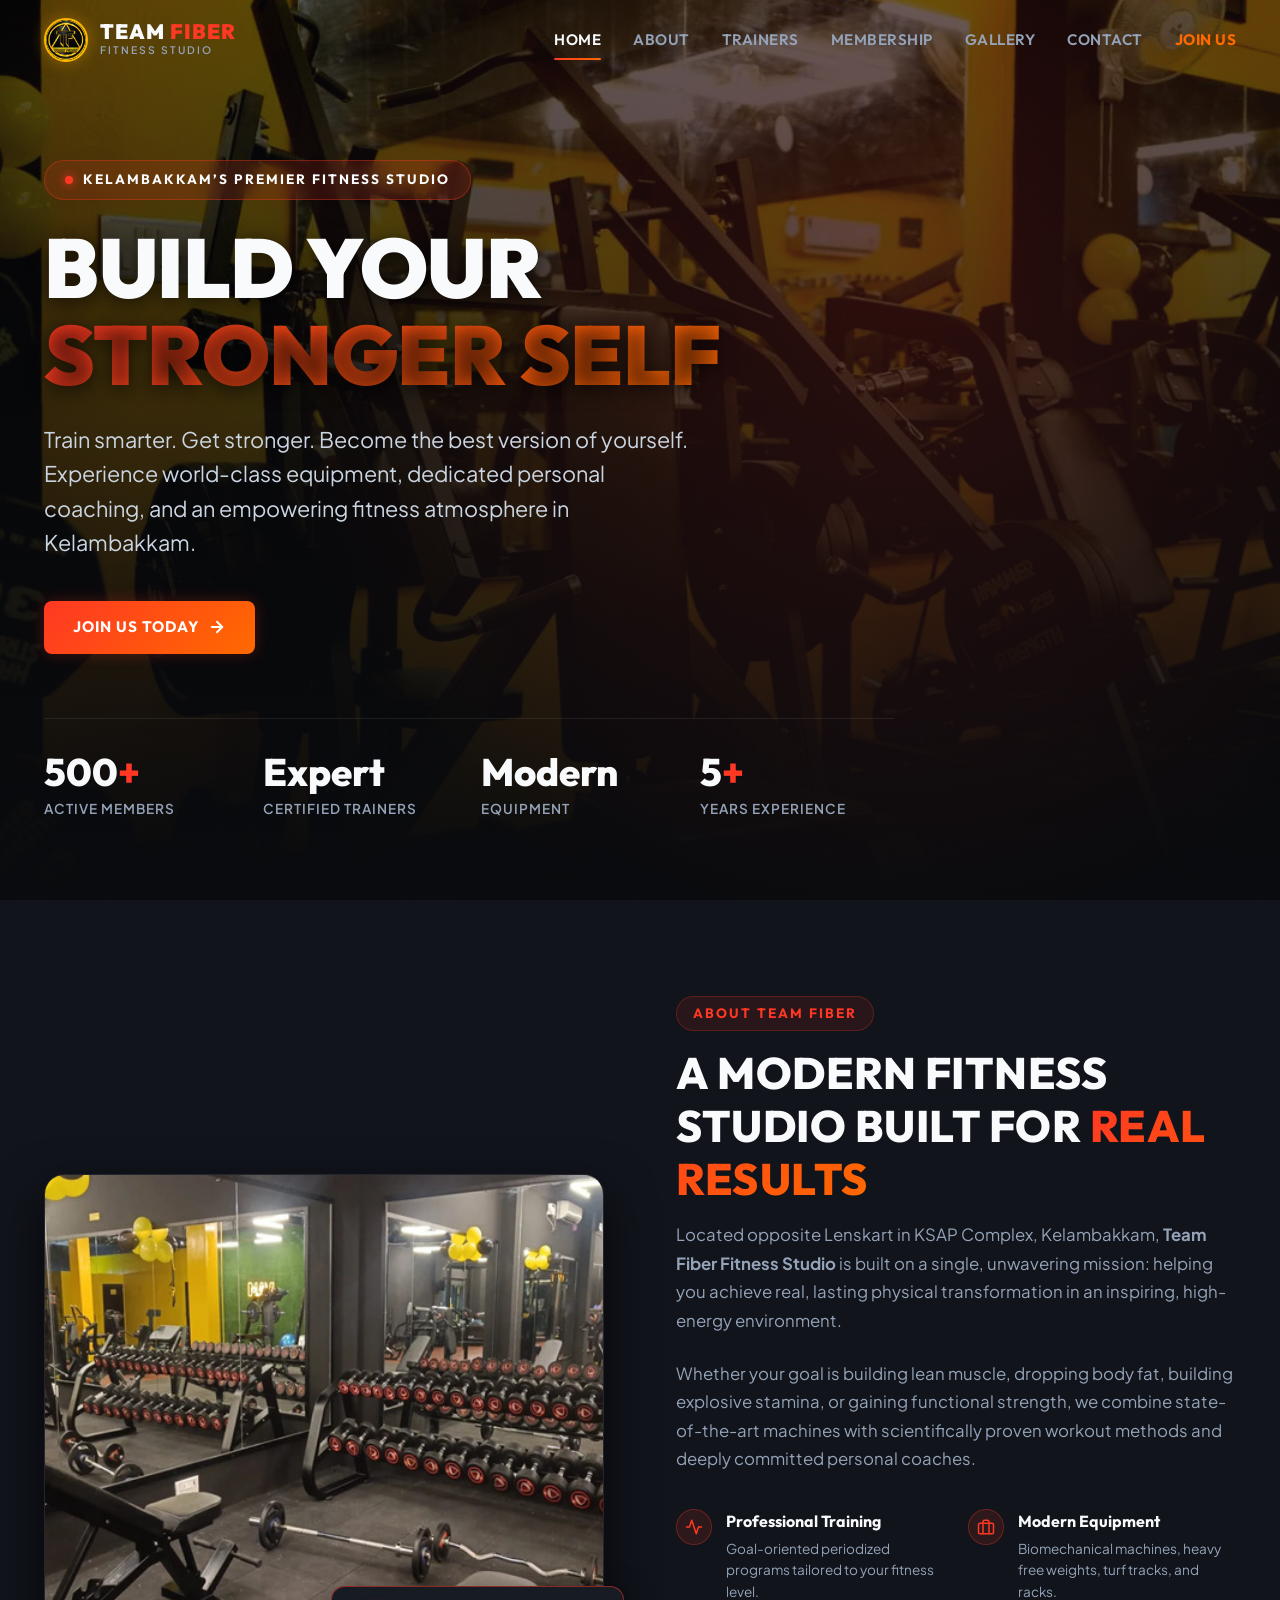
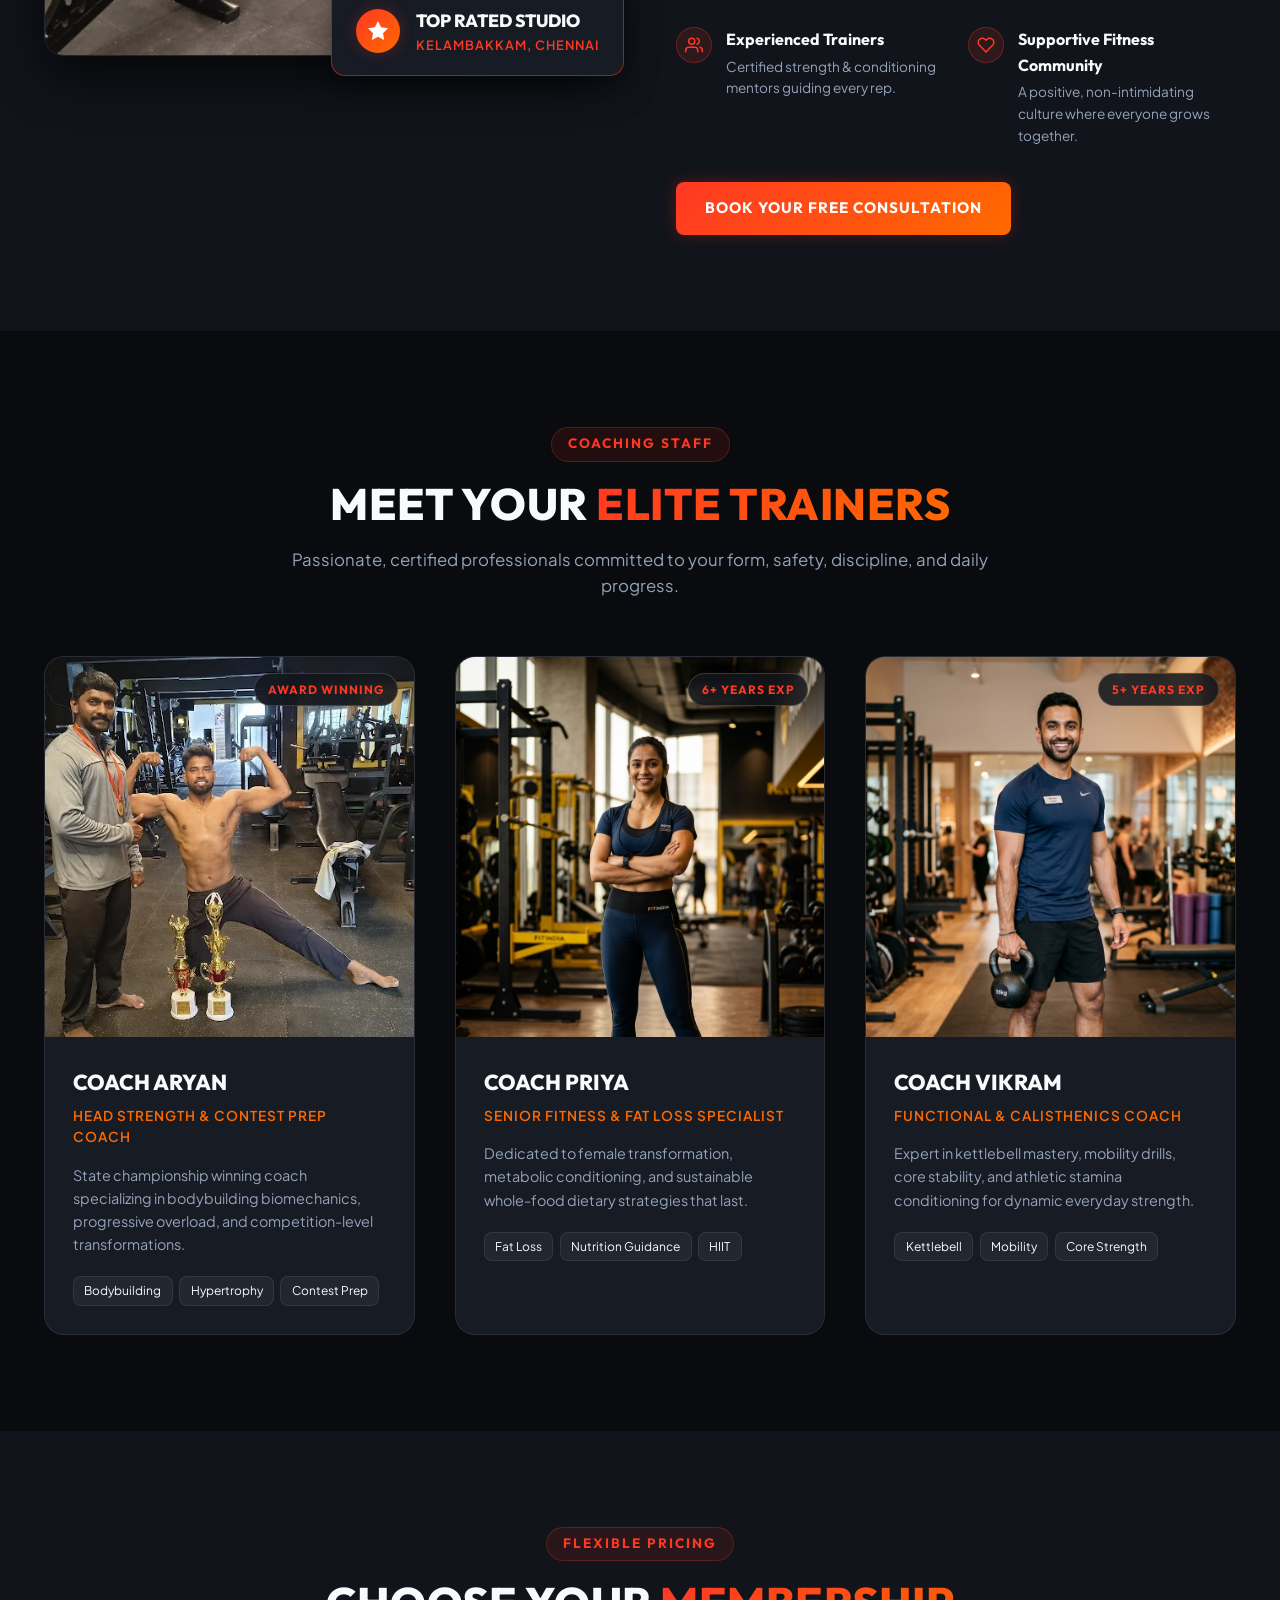
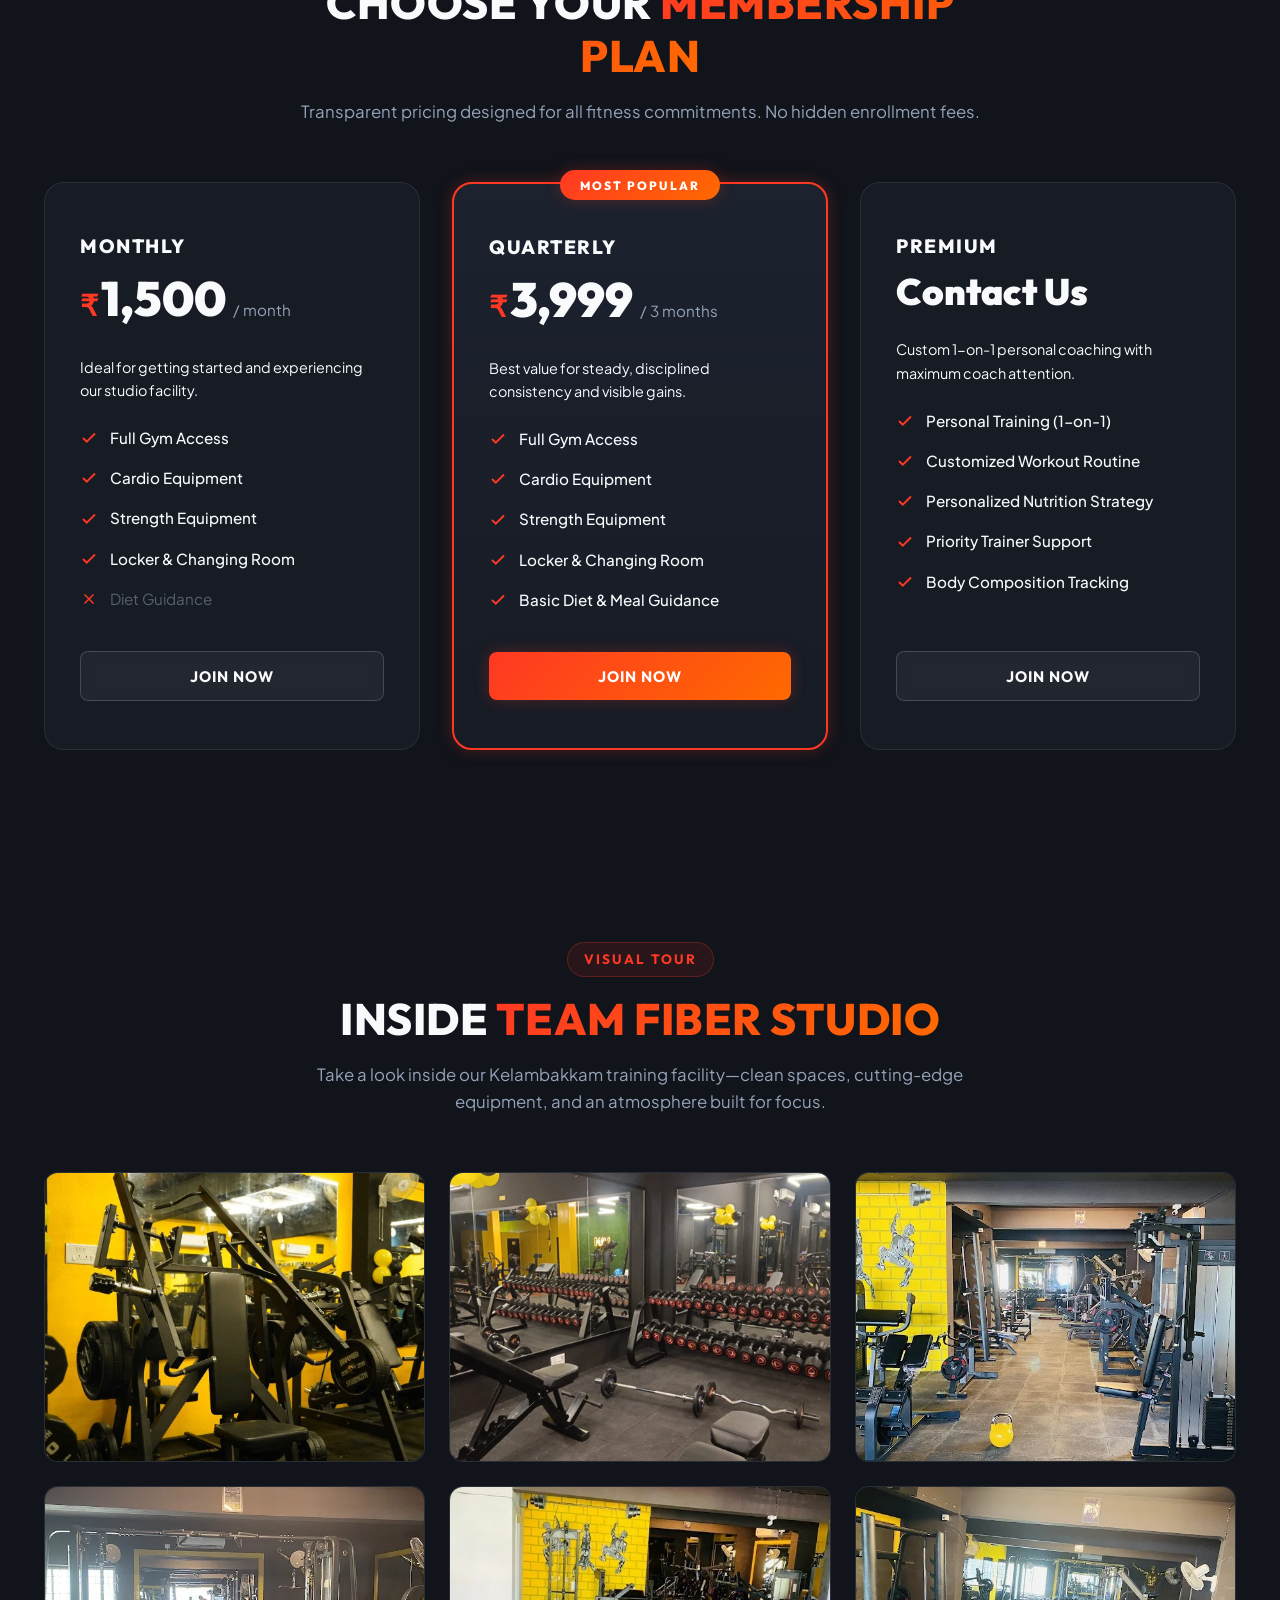
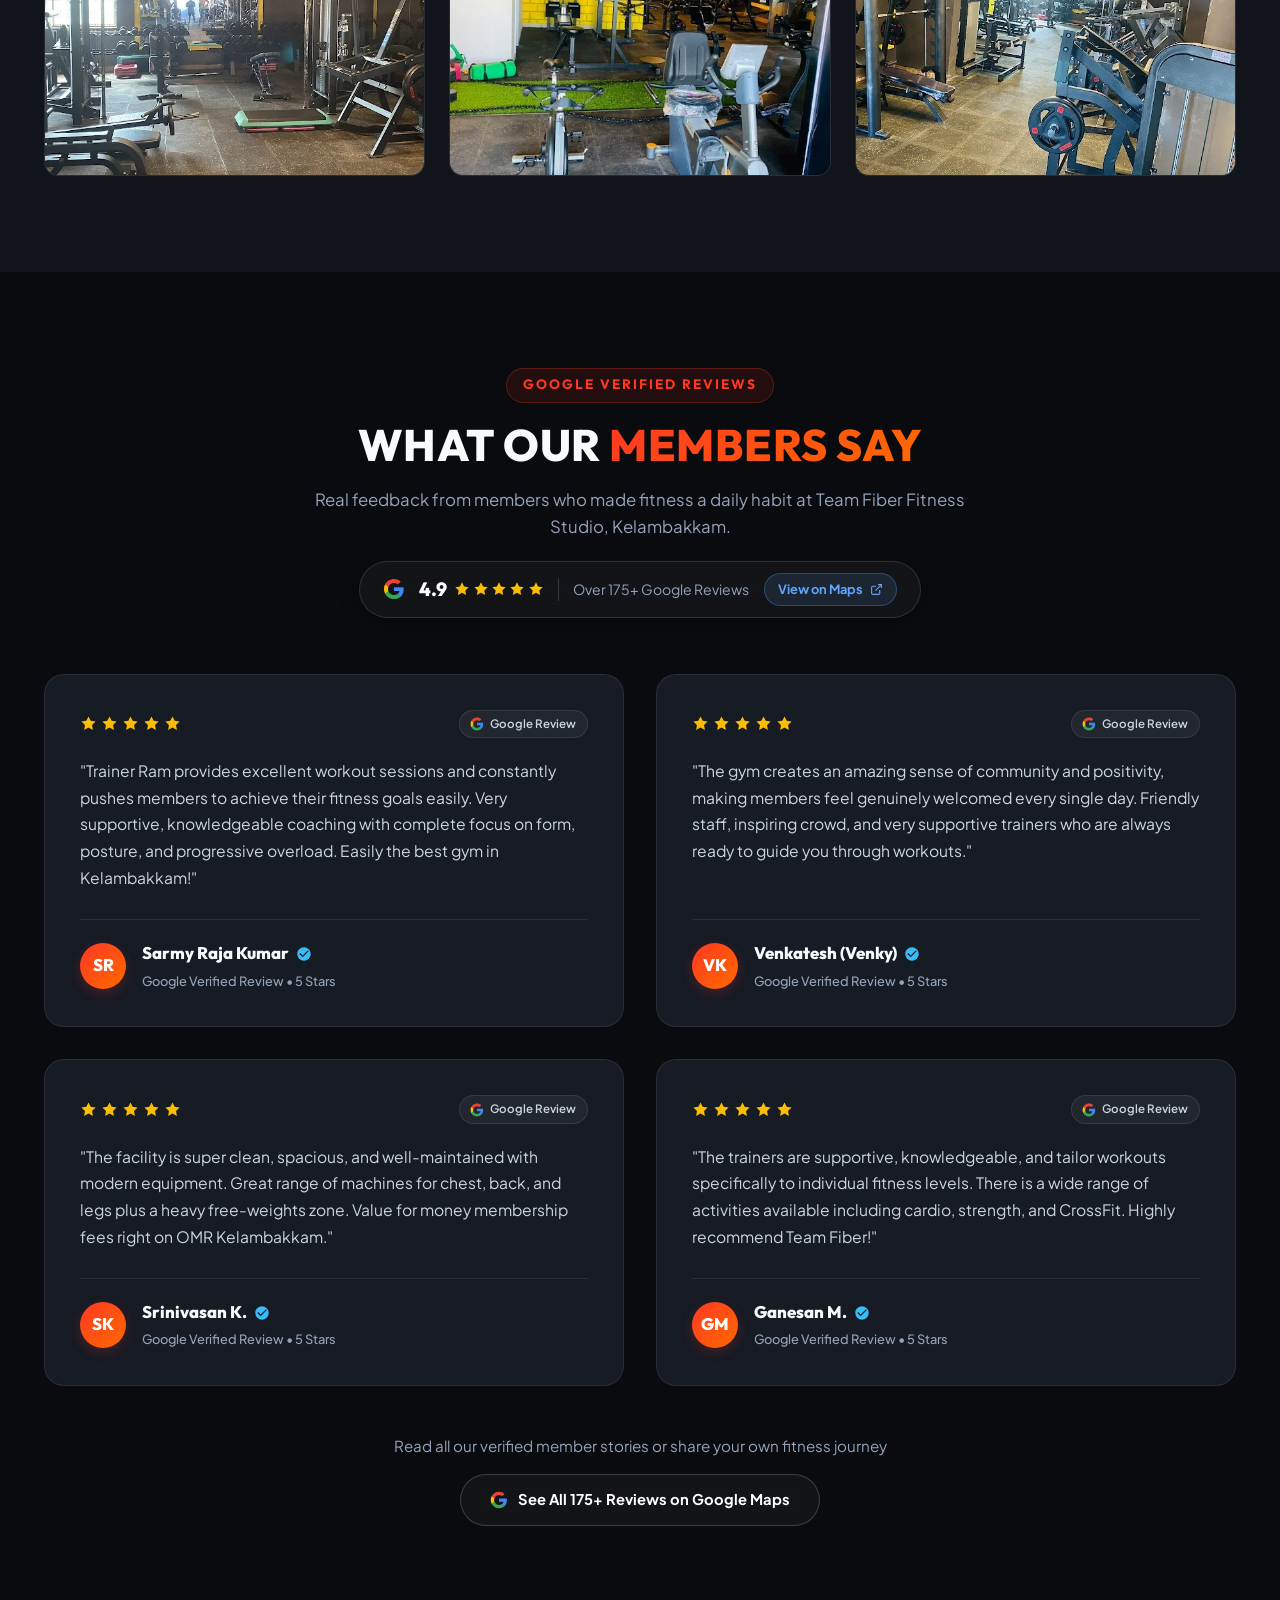
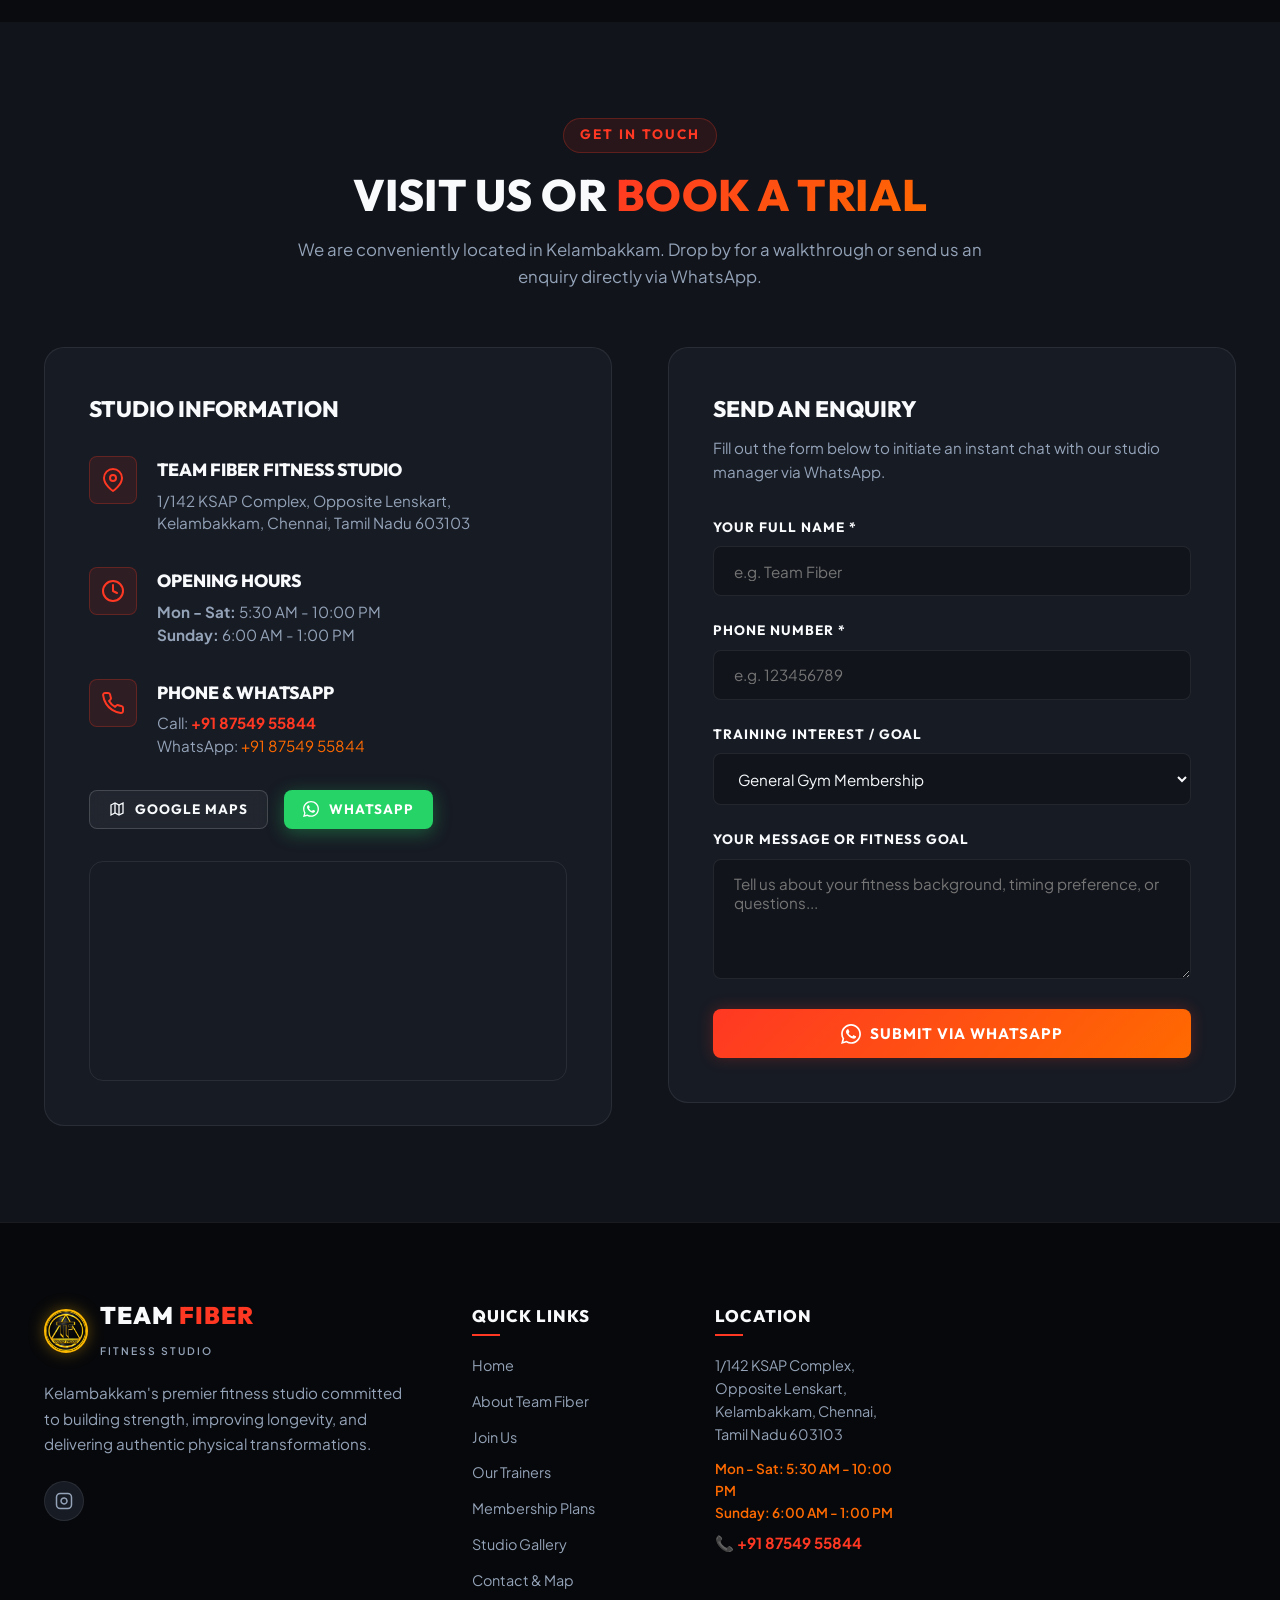
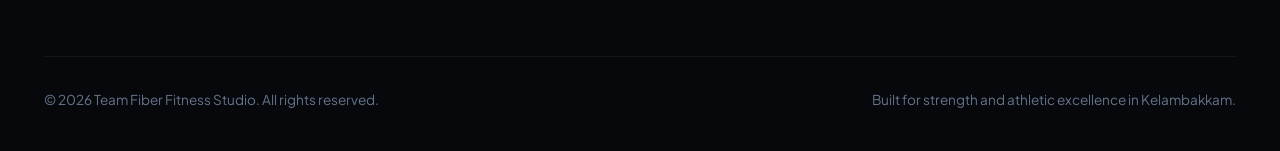
==== commit 145a1174: "refactor: remove phone call action button from hero section" ====
--- a/index.html
+++ b/index.html
@@ -166,13 +166,6 @@
                 <polyline points="12 5 19 12 12 19"></polyline>
               </svg>
             </a>
-            <a href="tel:+918754955844" class="btn btn-outline">
-              <svg width="18" height="18" viewBox="0 0 24 24" fill="none" stroke="currentColor" stroke-width="2.5"
-                stroke-linecap="round" stroke-linejoin="round">
-                <path d="M22 16.92v3a2 2 0 0 1-2.18 2 19.79 19.79 0 0 1-8.63-3.07 19.5 19.5 0 0 1-6-6 19.79 19.79 0 0 1-3.07-8.67A2 2 0 0 1 4.11 2h3a2 2 0 0 1 2 1.72 12.84 12.84 0 0 0 .7 2.81 2 2 0 0 1-.45 2.11L8.09 9.91a16 16 0 0 0 6 6l1.27-1.27a2 2 0 0 1 2.11-.45 12.84 12.84 0 0 0 2.81.7A2 2 0 0 1 22 16.92z"></path>
-              </svg>
-              <span>CALL 87549 55844</span>
-            </a>
           </div>
 
           <div class="hero-stats">
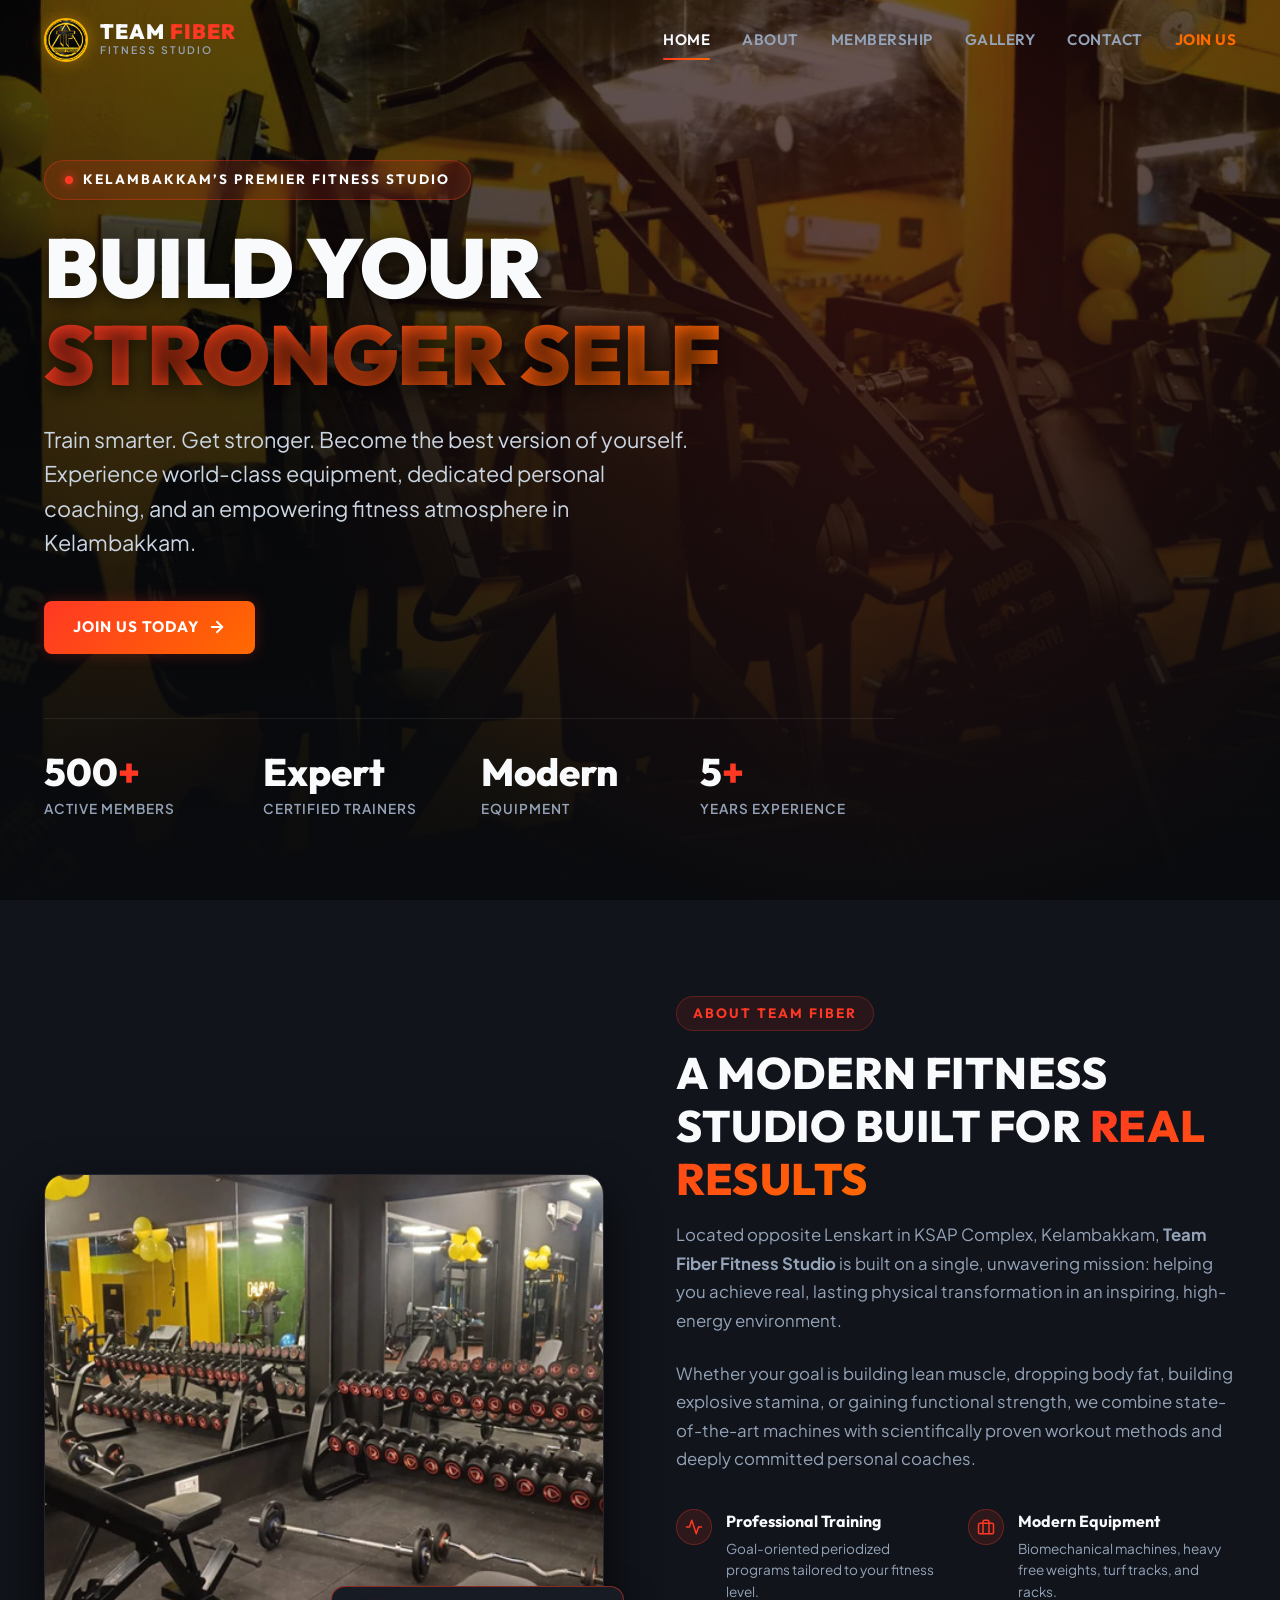
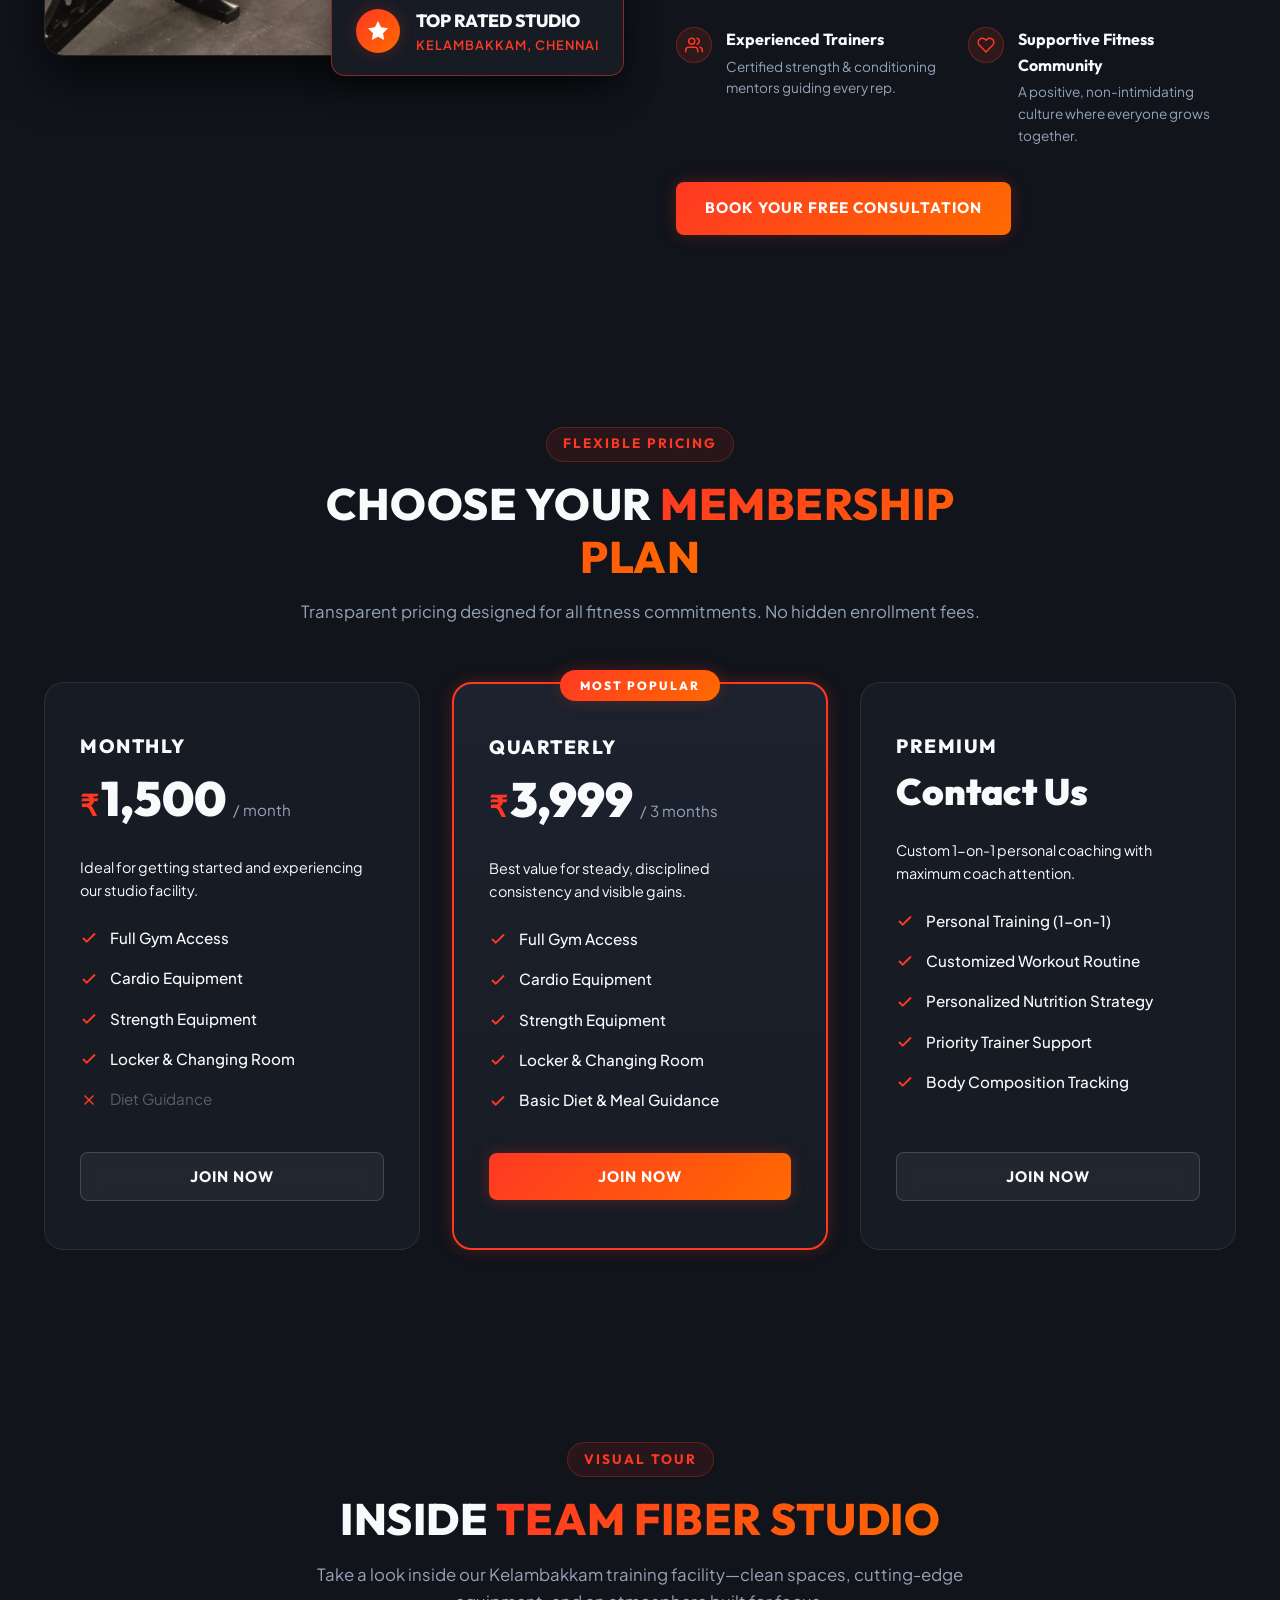
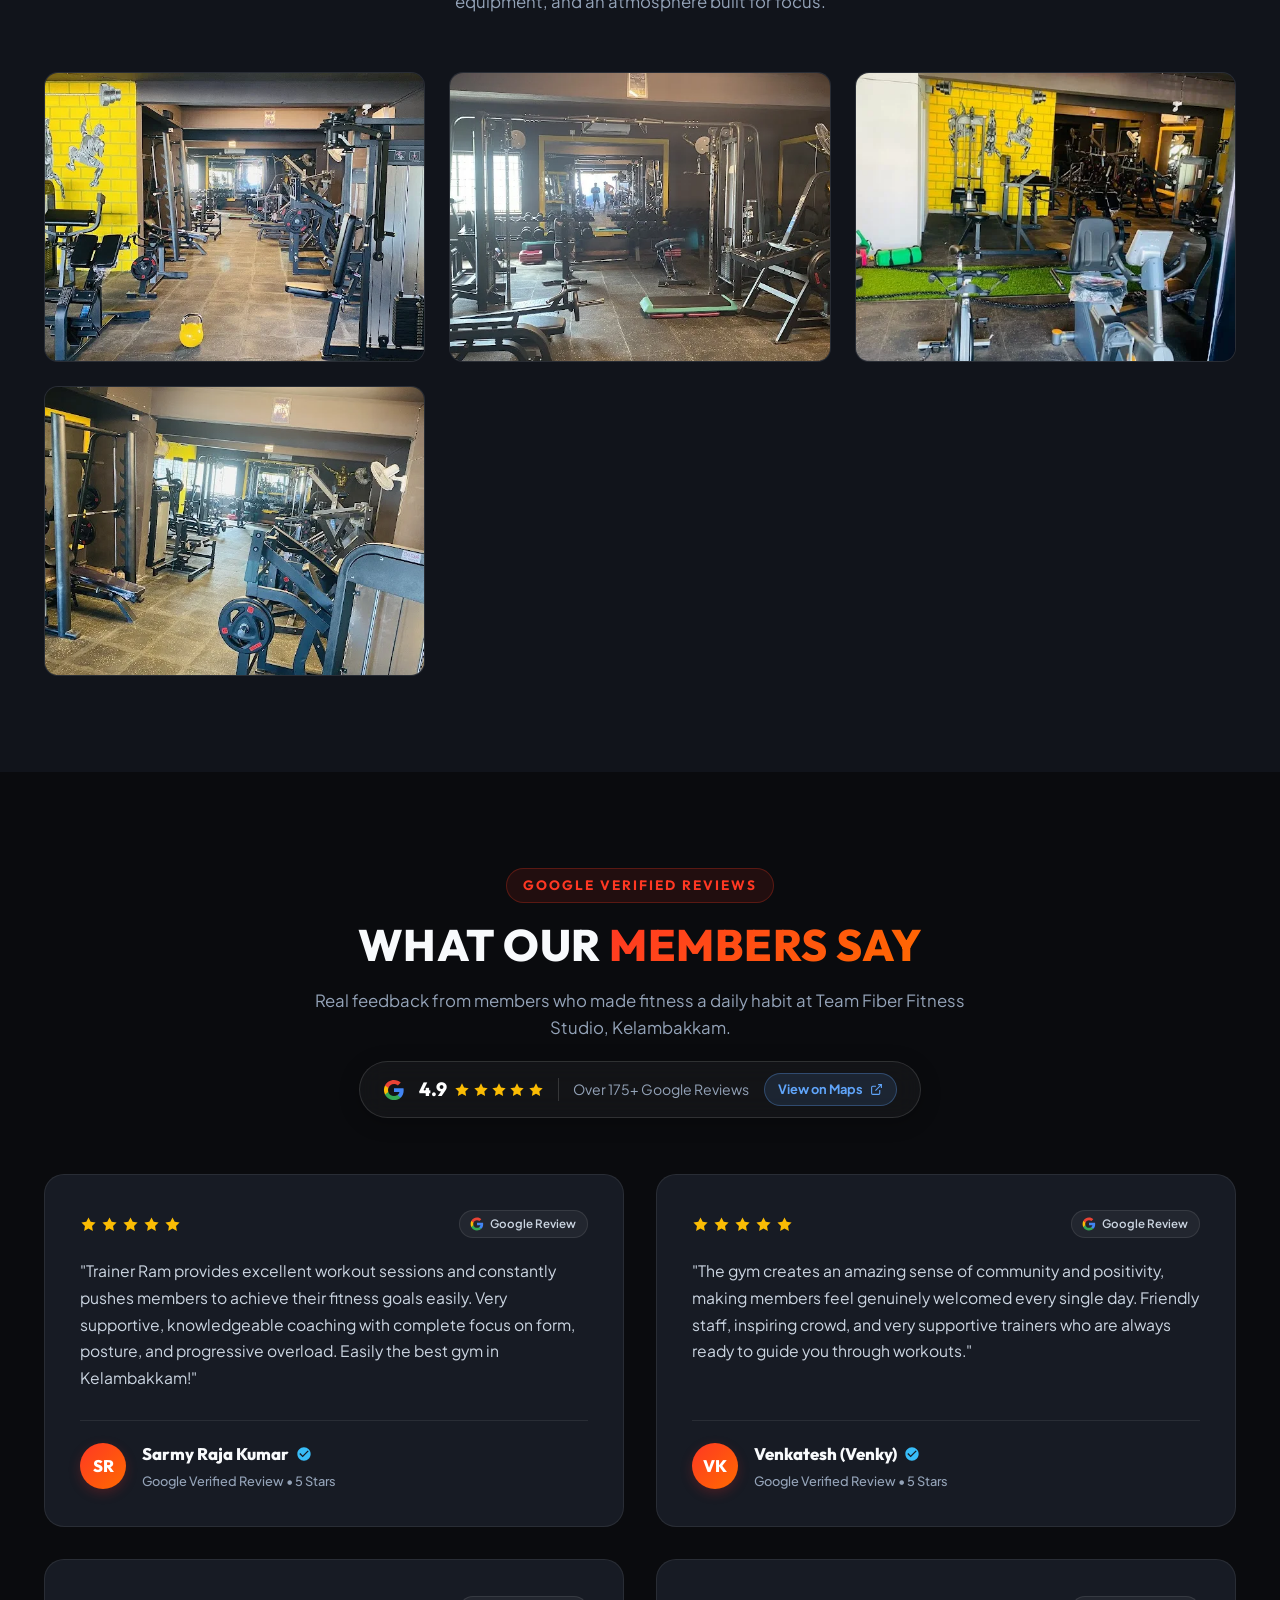
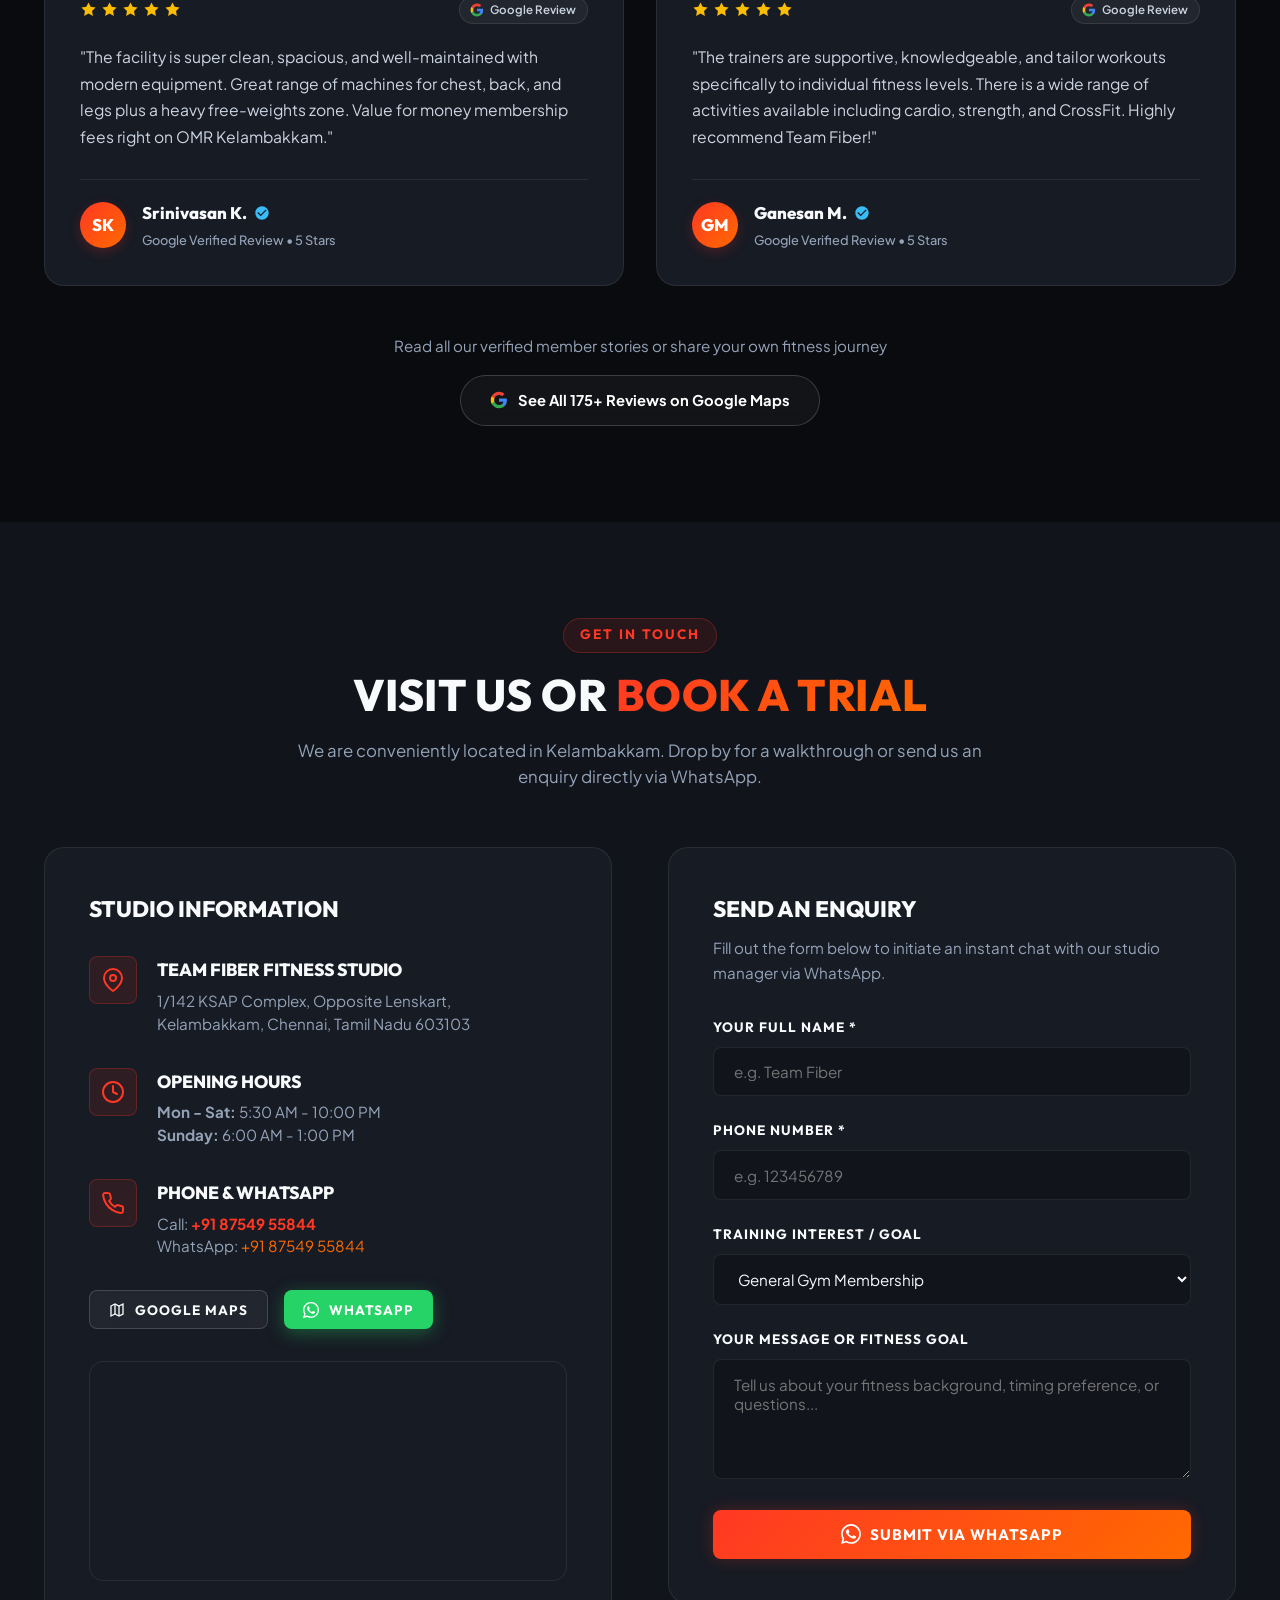
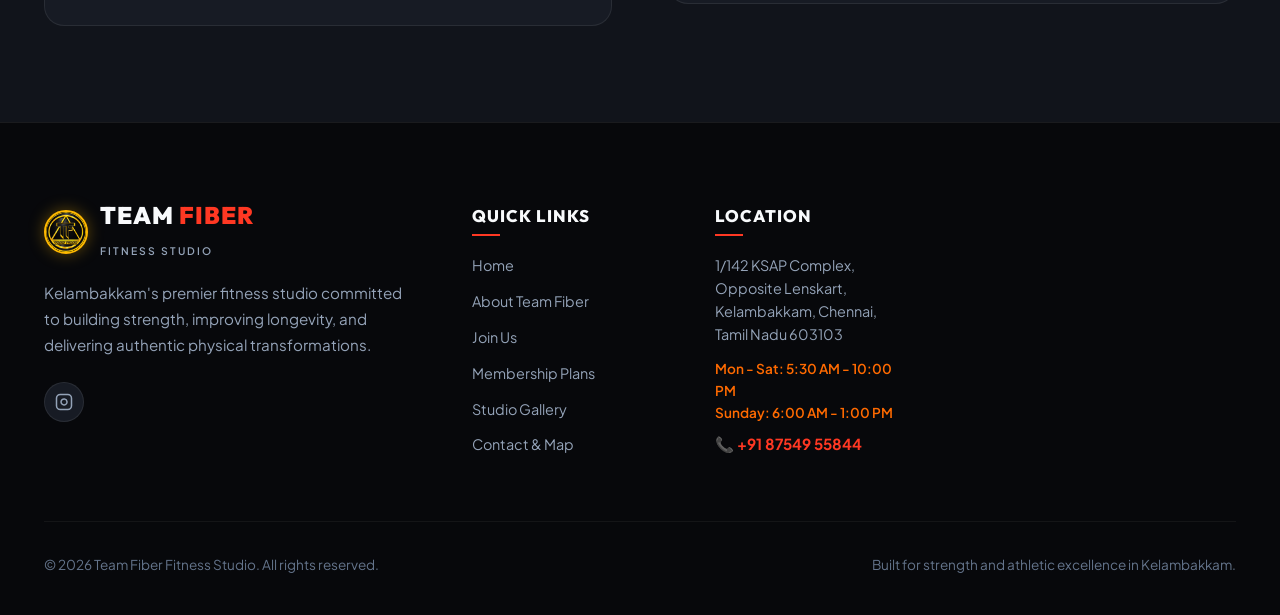
==== commit f7909a27: "feat: implement site functionality with a centralized configuration and dynamic UI controllers" ====
--- a/index.html
+++ b/index.html
@@ -111,7 +111,7 @@
       <nav class="nav-menu" id="navMenu">
         <a href="#hero" class="nav-link active">Home</a>
         <a href="#about" class="nav-link">About</a>
-        <a href="#trainers" class="nav-link">Trainers</a>
+        <!-- <a href="#trainers" class="nav-link">Trainers</a> -->
         <a href="#membership" class="nav-link">Membership</a>
         <a href="#gallery" class="nav-link">Gallery</a>
         <a href="#contact" class="nav-link">Contact</a>
@@ -297,8 +297,8 @@
     </section>
 
     <!-- ======================================================================
-         3. ELITE TRAINERS
-         ====================================================================== -->
+         3. ELITE TRAINERS (COMMENTED OUT)
+         ======================================================================
     <section class="section trainers" id="trainers">
       <div class="container">
         <div class="section-header reveal">
@@ -310,7 +310,7 @@
         </div>
 
         <div class="trainers-grid">
-          <!-- Trainer 1 -->
+          [Trainer 1]
           <div class="trainer-card reveal">
             <div class="trainer-img-wrap">
               <img src="assets/images/4830613_store_images_22.webp"
@@ -332,7 +332,7 @@
             </div>
           </div>
 
-          <!-- Trainer 2 -->
+          [Trainer 2]
           <div class="trainer-card reveal">
             <div class="trainer-img-wrap">
               <img src="assets/images/trainer-2.jpg" alt="Coach Priya - Senior Fitness & Nutrition Coach"
@@ -354,7 +354,7 @@
             </div>
           </div>
 
-          <!-- Trainer 3 -->
+          [Trainer 3]
           <div class="trainer-card reveal">
             <div class="trainer-img-wrap">
               <img src="assets/images/trainer-3.jpg" alt="Coach Vikram - Functional & Athletic Trainer" loading="lazy">
@@ -377,6 +377,7 @@
         </div>
       </div>
     </section>
+    ====================================================================== -->
 
     <!-- ======================================================================
          7. MEMBERSHIP PLANS
@@ -557,40 +558,6 @@
         <div class="gallery-grid">
           <!-- Item 1 -->
           <div class="gallery-item reveal" data-index="0">
-            <img src="assets/images/gallery-1.jpg" alt="Heavy Weight Training Zone" loading="lazy">
-            <div class="gallery-overlay">
-              <div class="gallery-zoom-icon">
-                <svg width="18" height="18" viewBox="0 0 24 24" fill="none" stroke="currentColor" stroke-width="2">
-                  <circle cx="11" cy="11" r="8"></circle>
-                  <line x1="21" y1="21" x2="16.65" y2="16.65"></line>
-                  <line x1="11" y1="8" x2="11" y2="14"></line>
-                  <line x1="8" y1="11" x2="14" y2="11"></line>
-                </svg>
-              </div>
-              <div class="gallery-title">Heavy Weight Zone</div>
-              <div class="gallery-subtitle">Free Weights & Dumbbells</div>
-            </div>
-          </div>
-
-          <!-- Item 2 -->
-          <div class="gallery-item reveal" data-index="1">
-            <img src="assets/images/gallery-2.jpg" alt="Functional Turf Track" loading="lazy">
-            <div class="gallery-overlay">
-              <div class="gallery-zoom-icon">
-                <svg width="18" height="18" viewBox="0 0 24 24" fill="none" stroke="currentColor" stroke-width="2">
-                  <circle cx="11" cy="11" r="8"></circle>
-                  <line x1="21" y1="21" x2="16.65" y2="16.65"></line>
-                  <line x1="11" y1="8" x2="11" y2="14"></line>
-                  <line x1="8" y1="11" x2="14" y2="11"></line>
-                </svg>
-              </div>
-              <div class="gallery-title">Turf Sprint Track</div>
-              <div class="gallery-subtitle">Sled & Functional Drills</div>
-            </div>
-          </div>
-
-          <!-- Item 3 -->
-          <div class="gallery-item reveal" data-index="2">
             <img src="assets/images/gallery-3.jpg" alt="Cardio Suite & City View" loading="lazy">
             <div class="gallery-overlay">
               <div class="gallery-zoom-icon">
@@ -606,8 +573,8 @@
             </div>
           </div>
 
-          <!-- Item 4 -->
-          <div class="gallery-item reveal" data-index="3">
+          <!-- Item 2 -->
+          <div class="gallery-item reveal" data-index="1">
             <img src="assets/images/gallery-4.jpg" alt="Cable Crossover Rig" loading="lazy">
             <div class="gallery-overlay">
               <div class="gallery-zoom-icon">
@@ -623,8 +590,8 @@
             </div>
           </div>
 
-          <!-- Item 5 -->
-          <div class="gallery-item reveal" data-index="4">
+          <!-- Item 3 -->
+          <div class="gallery-item reveal" data-index="2">
             <img src="assets/images/gallery-5.jpg" alt="Personal Training Session" loading="lazy">
             <div class="gallery-overlay">
               <div class="gallery-zoom-icon">
@@ -640,8 +607,8 @@
             </div>
           </div>
 
-          <!-- Item 6 -->
-          <div class="gallery-item reveal" data-index="5">
+          <!-- Item 4 -->
+          <div class="gallery-item reveal" data-index="3">
             <img src="assets/images/gallery-6.jpg" alt="Main Workout Floor" loading="lazy">
             <div class="gallery-overlay">
               <div class="gallery-zoom-icon">
@@ -1092,7 +1059,7 @@
             <a href="#hero">Home</a>
             <a href="#about">About Team Fiber</a>
             <a href="#membership">Join Us</a>
-            <a href="#trainers">Our Trainers</a>
+            <!-- <a href="#trainers">Our Trainers</a> -->
             <a href="#membership">Membership Plans</a>
             <a href="#gallery">Studio Gallery</a>
             <a href="#contact">Contact & Map</a>
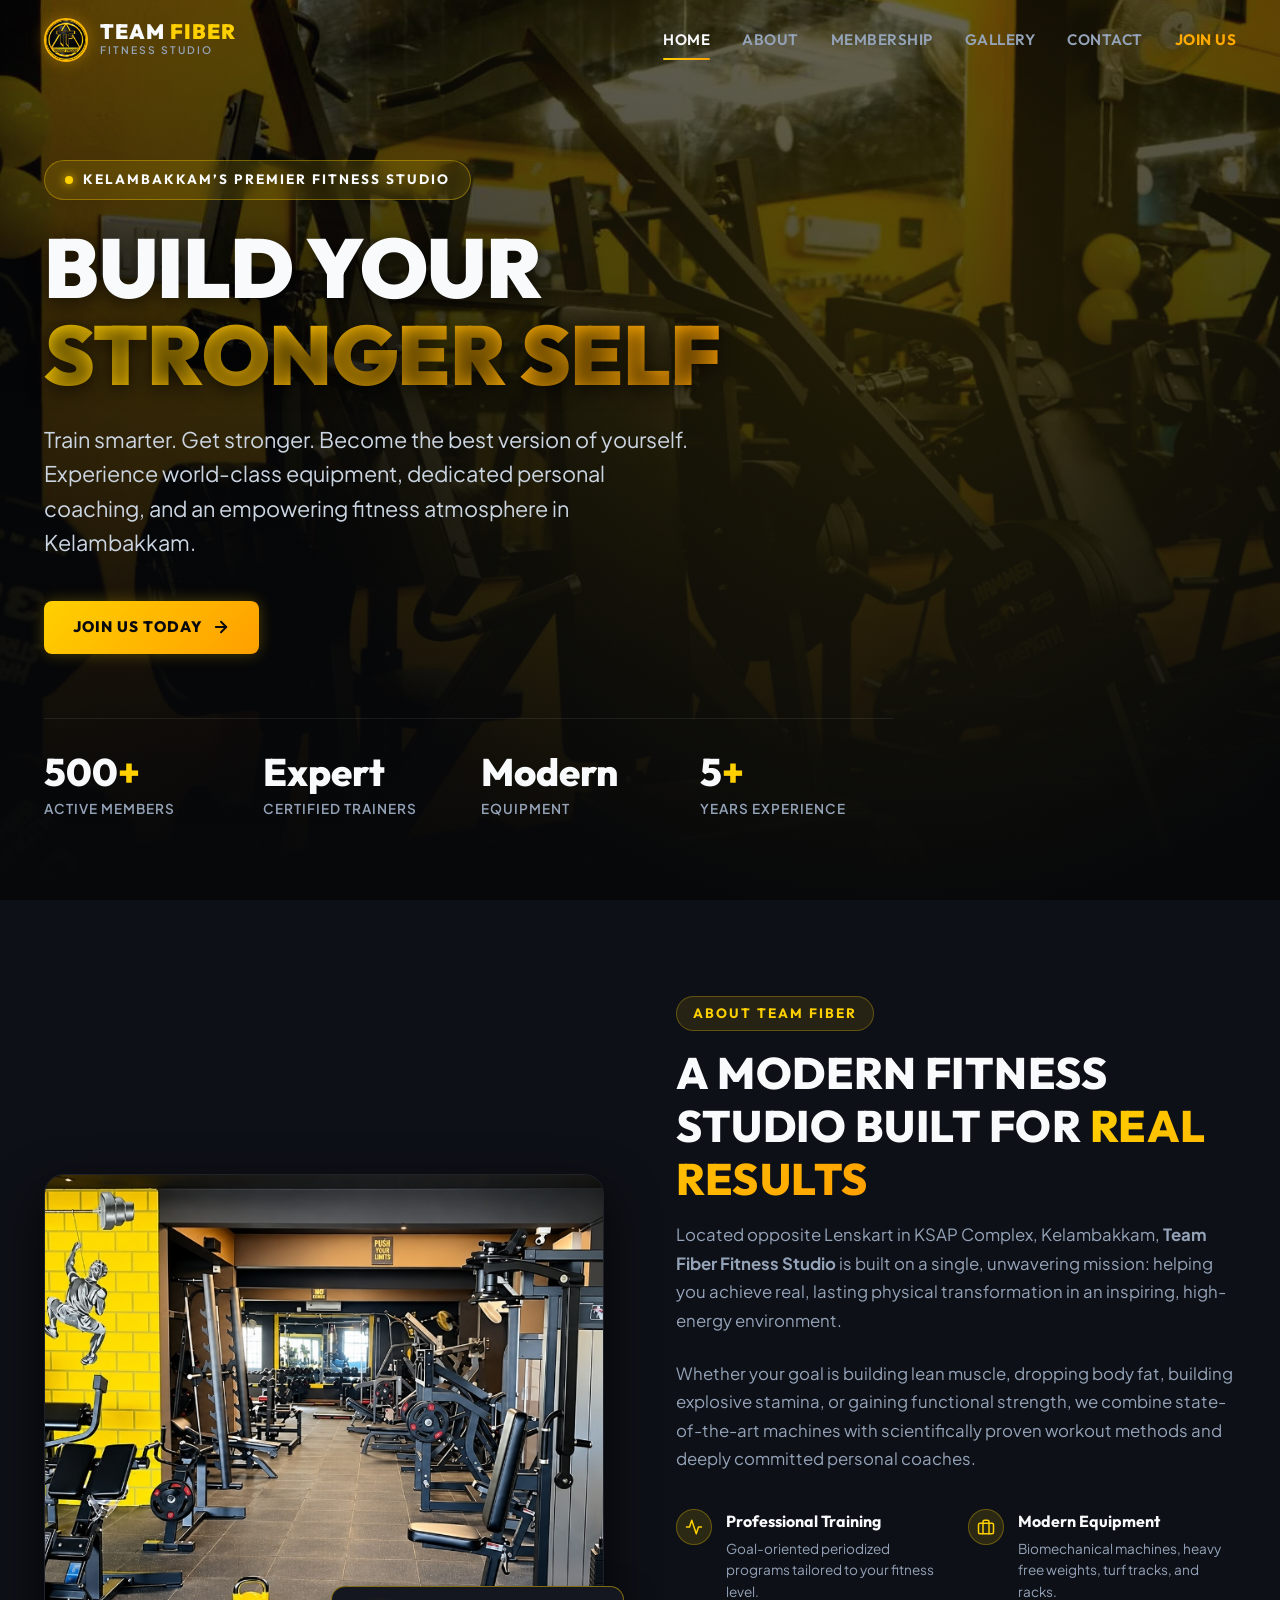
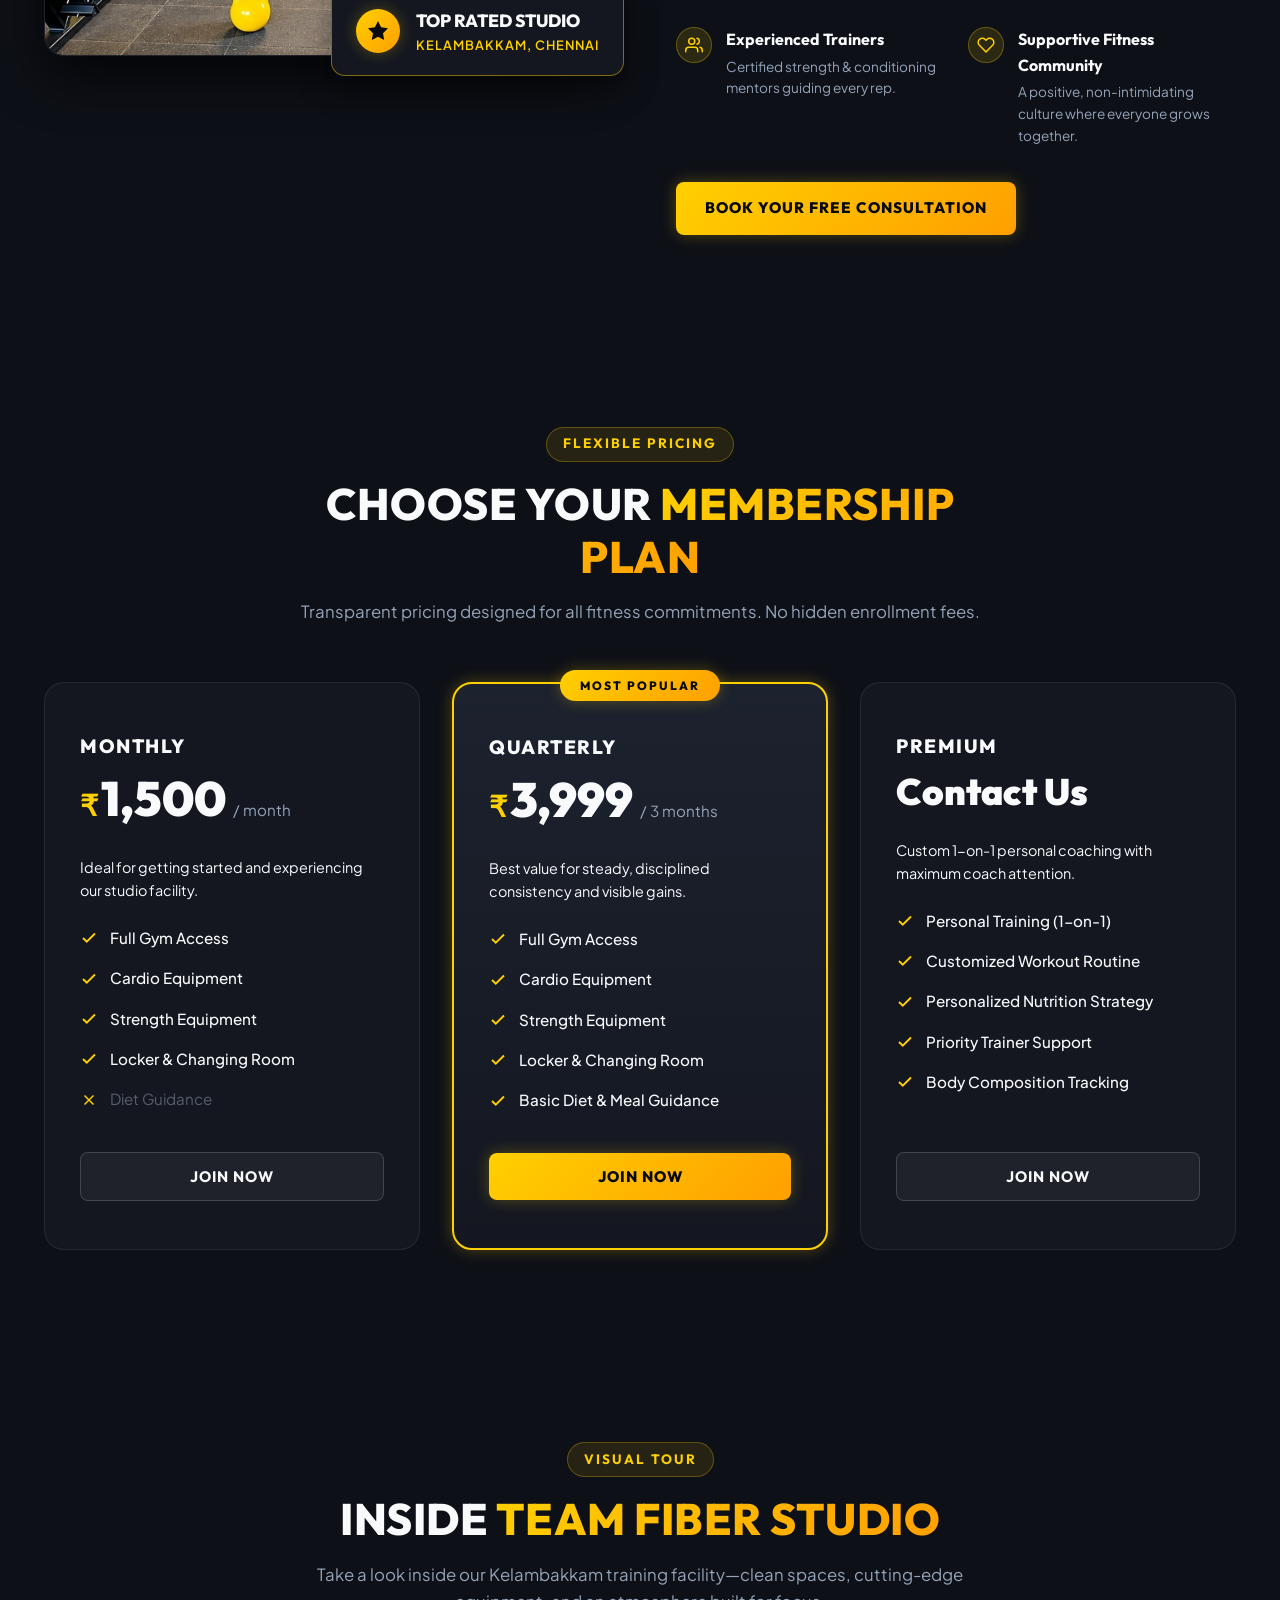
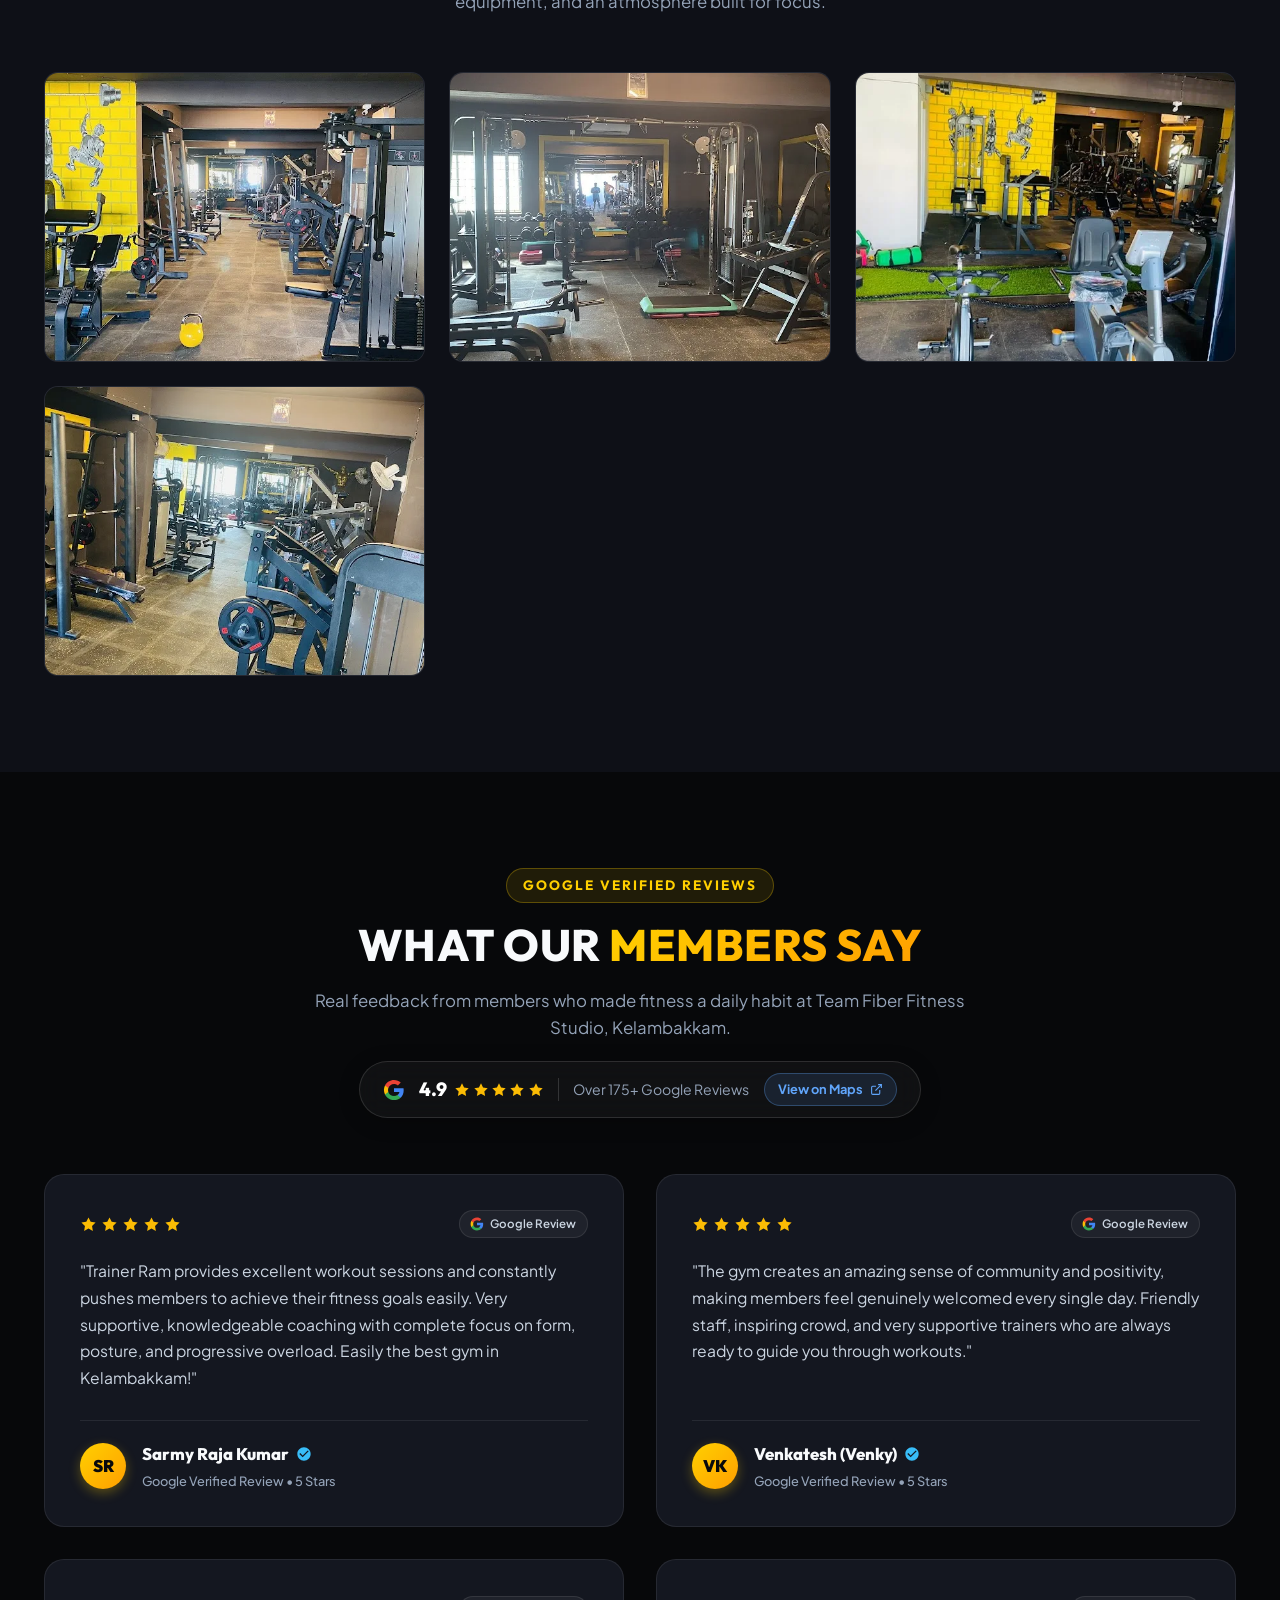
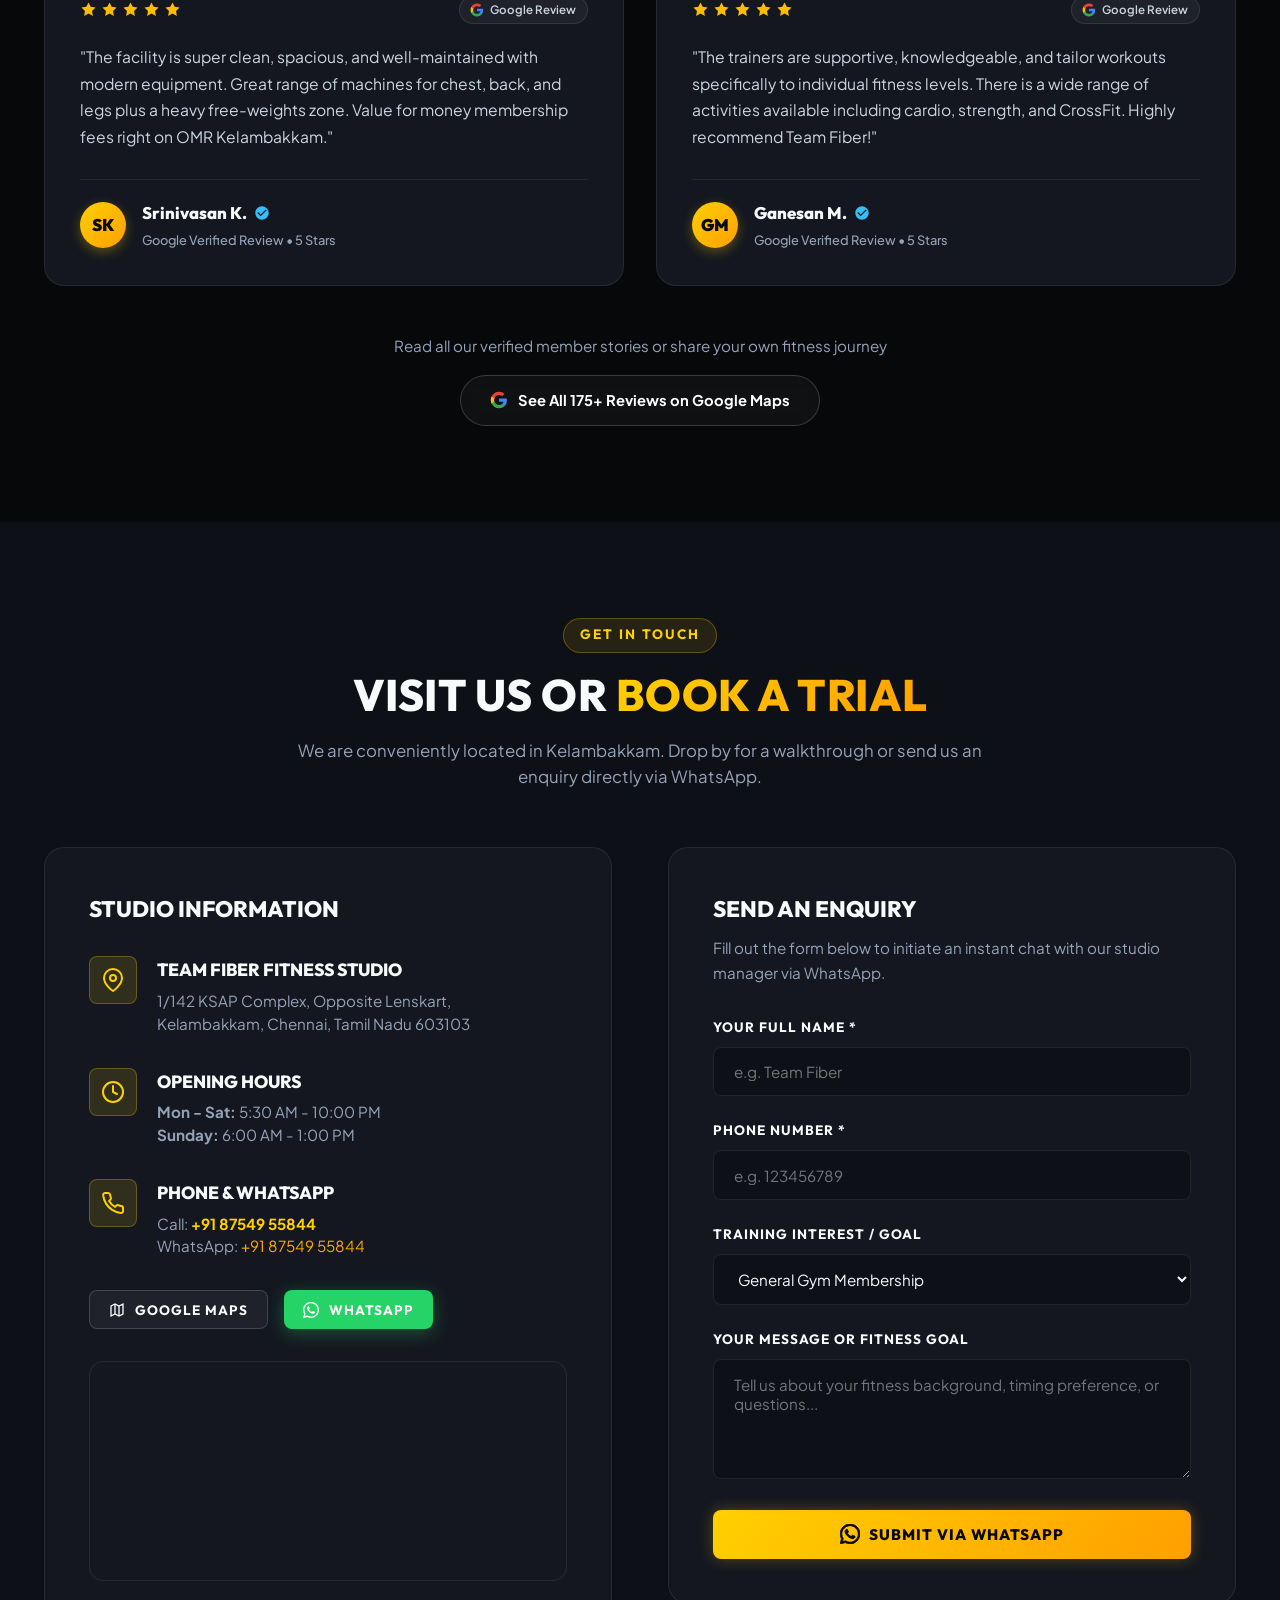
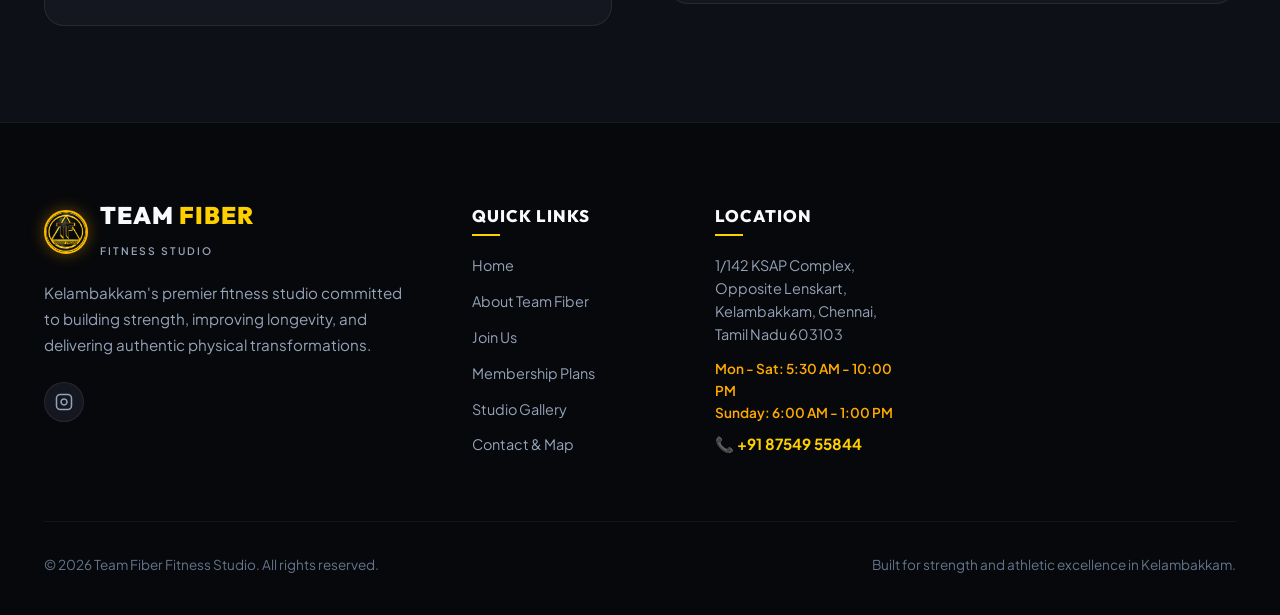
==== commit 06ace594: "feat: initialize base dark design system and navigation styles for Fiber Fitness Studio" ====
--- a/index.html
+++ b/index.html
@@ -198,8 +198,8 @@
         <div class="about-grid">
           <div class="about-visual reveal">
             <div class="about-img-wrap">
-              <img src="assets/images/studio1774619067-k1ejztgjbpev3o7aufnb.jpg"
-                alt="Team Fiber Workout Floor with Free Weights and Dumbbells" loading="lazy">
+              <img src="assets/images/about-gym-interior.jpg"
+                alt="Team Fiber Fitness Studio Interior with Modern Equipment and Yellow Themed Wall" loading="lazy">
             </div>
             <div class="about-badge-floating">
               <div class="about-badge-icon">
--- a/css/style.css
+++ b/css/style.css
@@ -8,24 +8,24 @@
 
 /* --- CSS Variables & Design Tokens --- */
 :root {
-  /* Color Palette */
-  --bg-primary: #0a0b0e;
-  --bg-surface: #11141b;
-  --bg-card: #171b24;
-  --bg-card-hover: #1e2430;
-  --bg-glass: rgba(17, 20, 27, 0.85);
-  --bg-glass-card: rgba(23, 27, 36, 0.7);
-
-  /* Accents */
-  --accent-primary: #ff3823;
-  --accent-secondary: #ff6a00;
-  --accent-gradient: linear-gradient(135deg, #ff3823 0%, #ff6a00 100%);
-  --accent-gradient-hover: linear-gradient(135deg, #ff523d 0%, #ff7f24 100%);
-  --accent-glow: 0 0 25px rgba(255, 56, 35, 0.45);
-  --accent-glow-subtle: 0 0 15px rgba(255, 56, 35, 0.25);
+  /* Color Palette - Deep Dark Surfaces */
+  --bg-primary: #07080a;
+  --bg-surface: #0e1017;
+  --bg-card: #141720;
+  --bg-card-hover: #1b202c;
+  --bg-glass: rgba(14, 16, 23, 0.88);
+  --bg-glass-card: rgba(20, 23, 32, 0.75);
+
+  /* Accents - Vibrant Athletic Yellow & Amber */
+  --accent-primary: #ffd000;
+  --accent-secondary: #ffaa00;
+  --accent-gradient: linear-gradient(135deg, #ffd000 0%, #ff9f00 100%);
+  --accent-gradient-hover: linear-gradient(135deg, #ffe033 0%, #ffb319 100%);
+  --accent-glow: 0 0 25px rgba(255, 208, 0, 0.5);
+  --accent-glow-subtle: 0 0 15px rgba(255, 208, 0, 0.28);
   
-  --gold: #ffb703;
-  --gold-glow: 0 0 20px rgba(255, 183, 3, 0.35);
+  --gold: #ffd000;
+  --gold-glow: 0 0 20px rgba(255, 208, 0, 0.4);
 
   /* Typography Colors */
   --text-white: #f8fafc;
@@ -35,7 +35,7 @@
   /* Borders & Dividers */
   --border-subtle: rgba(255, 255, 255, 0.08);
   --border-highlight: rgba(255, 255, 255, 0.16);
-  --border-accent: rgba(255, 56, 35, 0.5);
+  --border-accent: rgba(255, 208, 0, 0.45);
 
   /* Fonts */
   --font-heading: 'Outfit', -apple-system, BlinkMacSystemFont, sans-serif;
@@ -85,6 +85,11 @@
   -moz-osx-font-smoothing: grayscale;
 }
 
+::selection {
+  background: var(--accent-primary);
+  color: #08090c;
+}
+
 img {
   max-width: 100%;
   height: auto;
@@ -164,8 +169,8 @@
   text-transform: uppercase;
   letter-spacing: 2px;
   color: var(--accent-primary);
-  background: rgba(255, 56, 35, 0.1);
-  border: 1px solid rgba(255, 56, 35, 0.25);
+  background: rgba(255, 208, 0, 0.1);
+  border: 1px solid rgba(255, 208, 0, 0.28);
   padding: 0.35rem 1rem;
   border-radius: var(--radius-full);
   margin-bottom: 1rem;
@@ -213,14 +218,20 @@
 
 .btn-primary {
   background: var(--accent-gradient);
-  color: #ffffff;
+  color: #08090c;
+  font-weight: 800;
   box-shadow: var(--accent-glow-subtle);
 }
 
 .btn-primary:hover {
   background: var(--accent-gradient-hover);
+  color: #000000;
   box-shadow: var(--accent-glow);
   transform: translateY(-2px);
+}
+
+.btn-primary svg {
+  stroke: #08090c;
 }
 
 .btn-outline {
@@ -410,7 +421,7 @@
 }
 
 .nav-phone-btn:hover {
-  background: rgba(255, 56, 35, 0.15);
+  background: rgba(255, 208, 0, 0.15);
   border-color: var(--accent-primary);
   color: var(--accent-primary);
   transform: translateY(-1px);
@@ -497,8 +508,8 @@
   left: 0;
   width: 100%;
   height: 100%;
-  background: radial-gradient(circle at 70% 30%, rgba(255, 56, 35, 0.15) 0%, transparent 60%),
-              linear-gradient(to bottom, rgba(10, 11, 14, 0.4) 0%, rgba(10, 11, 14, 0.85) 75%, var(--bg-primary) 100%);
+  background: radial-gradient(circle at 70% 30%, rgba(255, 208, 0, 0.12) 0%, transparent 60%),
+              linear-gradient(to bottom, rgba(7, 8, 10, 0.4) 0%, rgba(7, 8, 10, 0.88) 75%, var(--bg-primary) 100%);
   z-index: 1;
 }
 
@@ -513,8 +524,8 @@
   display: inline-flex;
   align-items: center;
   gap: 0.6rem;
-  background: rgba(255, 56, 35, 0.15);
-  border: 1px solid rgba(255, 56, 35, 0.35);
+  background: rgba(255, 208, 0, 0.12);
+  border: 1px solid rgba(255, 208, 0, 0.35);
   padding: 0.5rem 1.25rem;
   border-radius: var(--radius-full);
   margin-bottom: 1.5rem;
@@ -684,7 +695,7 @@
 .about-badge-icon svg {
   width: 24px;
   height: 24px;
-  fill: #fff;
+  fill: #08090c;
 }
 
 .about-badge-title {
@@ -731,8 +742,8 @@
   width: 36px;
   height: 36px;
   border-radius: 50%;
-  background: rgba(255, 56, 35, 0.12);
-  border: 1px solid rgba(255, 56, 35, 0.3);
+  background: rgba(255, 208, 0, 0.12);
+  border: 1px solid rgba(255, 208, 0, 0.3);
   display: flex;
   align-items: center;
   justify-content: center;
@@ -785,7 +796,7 @@
 .program-card:hover {
   transform: translateY(-8px);
   border-color: var(--border-accent);
-  box-shadow: 0 15px 35px rgba(255, 56, 35, 0.15);
+  box-shadow: 0 15px 35px rgba(255, 208, 0, 0.15);
 }
 
 .program-card-header {
@@ -814,7 +825,7 @@
 
 .program-card:hover .program-icon-box {
   background: var(--accent-gradient);
-  color: #fff;
+  color: #08090c;
   border-color: transparent;
   box-shadow: var(--accent-glow-subtle);
 }
@@ -907,8 +918,8 @@
   width: 50px;
   height: 50px;
   border-radius: var(--radius-sm);
-  background: rgba(255, 56, 35, 0.1);
-  border: 1px solid rgba(255, 56, 35, 0.25);
+  background: rgba(255, 208, 0, 0.1);
+  border: 1px solid rgba(255, 208, 0, 0.25);
   display: flex;
   align-items: center;
   justify-content: center;
@@ -1093,7 +1104,7 @@
   left: 50%;
   transform: translateX(-50%);
   background: var(--accent-gradient);
-  color: #fff;
+  color: #08090c;
   font-family: var(--font-heading);
   font-size: 0.75rem;
   font-weight: 800;
@@ -1181,8 +1192,8 @@
 }
 
 .cta-banner {
-  background: radial-gradient(circle at 100% 50%, rgba(255, 106, 0, 0.18) 0%, transparent 50%),
-              radial-gradient(circle at 0% 50%, rgba(255, 56, 35, 0.2) 0%, transparent 60%),
+  background: radial-gradient(circle at 100% 50%, rgba(255, 170, 0, 0.18) 0%, transparent 50%),
+              radial-gradient(circle at 0% 50%, rgba(255, 208, 0, 0.2) 0%, transparent 60%),
               var(--bg-card);
   border: 1px solid var(--border-accent);
   border-radius: var(--radius-lg);
@@ -1248,10 +1259,11 @@
 }
 
 .gallery-filter-btn.active {
-  color: #fff;
+  color: #08090c;
+  font-weight: 800;
   background: var(--accent-gradient);
   border-color: transparent;
-  box-shadow: 0 4px 16px rgba(255, 56, 35, 0.35);
+  box-shadow: 0 4px 16px rgba(255, 208, 0, 0.35);
 }
 
 .gallery-grid {
@@ -1306,8 +1318,9 @@
 }
 
 .gallery-item:hover .gallery-badge {
-  background: rgba(255, 56, 35, 0.85);
-  color: #fff;
+  background: rgba(255, 208, 0, 0.9);
+  color: #08090c;
+  font-weight: 800;
   border-color: transparent;
 }
 
@@ -1432,9 +1445,9 @@
   text-transform: uppercase;
   letter-spacing: 1px;
   border-radius: var(--radius-full);
-  background: rgba(255, 56, 35, 0.2);
+  background: rgba(255, 208, 0, 0.18);
   color: var(--accent-primary);
-  border: 1px solid rgba(255, 56, 35, 0.4);
+  border: 1px solid rgba(255, 208, 0, 0.4);
 }
 
 .lightbox-counter {
@@ -1448,7 +1461,7 @@
   max-width: 100%;
   max-height: 72vh;
   border-radius: var(--radius-md);
-  box-shadow: var(--shadow-lg), 0 0 35px rgba(255, 56, 35, 0.2);
+  box-shadow: var(--shadow-lg), 0 0 35px rgba(255, 208, 0, 0.25);
   object-fit: contain;
   transition: opacity 0.25s ease;
   image-rendering: -webkit-optimize-contrast;
@@ -1482,8 +1495,13 @@
 
 .lightbox-btn:hover {
   background: var(--accent-gradient);
+  color: #08090c;
   border-color: transparent;
   transform: scale(1.1);
+}
+
+.lightbox-btn:hover svg {
+  stroke: #08090c;
 }
 
 .lightbox-close {
@@ -1668,11 +1686,11 @@
   align-items: center;
   justify-content: center;
   font-family: var(--font-heading);
-  font-weight: 800;
+  font-weight: 900;
   font-size: 1.05rem;
-  color: #fff;
+  color: #08090c;
   flex-shrink: 0;
-  box-shadow: 0 4px 12px rgba(220, 38, 38, 0.25);
+  box-shadow: 0 4px 12px rgba(255, 208, 0, 0.3);
 }
 
 .author-title-row {
@@ -1778,8 +1796,8 @@
   width: 48px;
   height: 48px;
   border-radius: var(--radius-sm);
-  background: rgba(255, 56, 35, 0.1);
-  border: 1px solid rgba(255, 56, 35, 0.25);
+  background: rgba(255, 208, 0, 0.12);
+  border: 1px solid rgba(255, 208, 0, 0.28);
   display: flex;
   align-items: center;
   justify-content: center;
@@ -1870,7 +1888,7 @@
 .form-select:focus,
 .form-textarea:focus {
   border-color: var(--accent-primary);
-  box-shadow: 0 0 0 3px rgba(255, 56, 35, 0.15);
+  box-shadow: 0 0 0 3px rgba(255, 208, 0, 0.2);
 }
 
 .form-textarea {
@@ -1958,9 +1976,13 @@
 
 .social-icon:hover {
   background: var(--accent-gradient);
-  color: #fff;
+  color: #08090c;
   border-color: transparent;
   transform: translateY(-3px);
+}
+
+.social-icon:hover svg {
+  stroke: #08090c;
 }
 
 .social-icon svg {
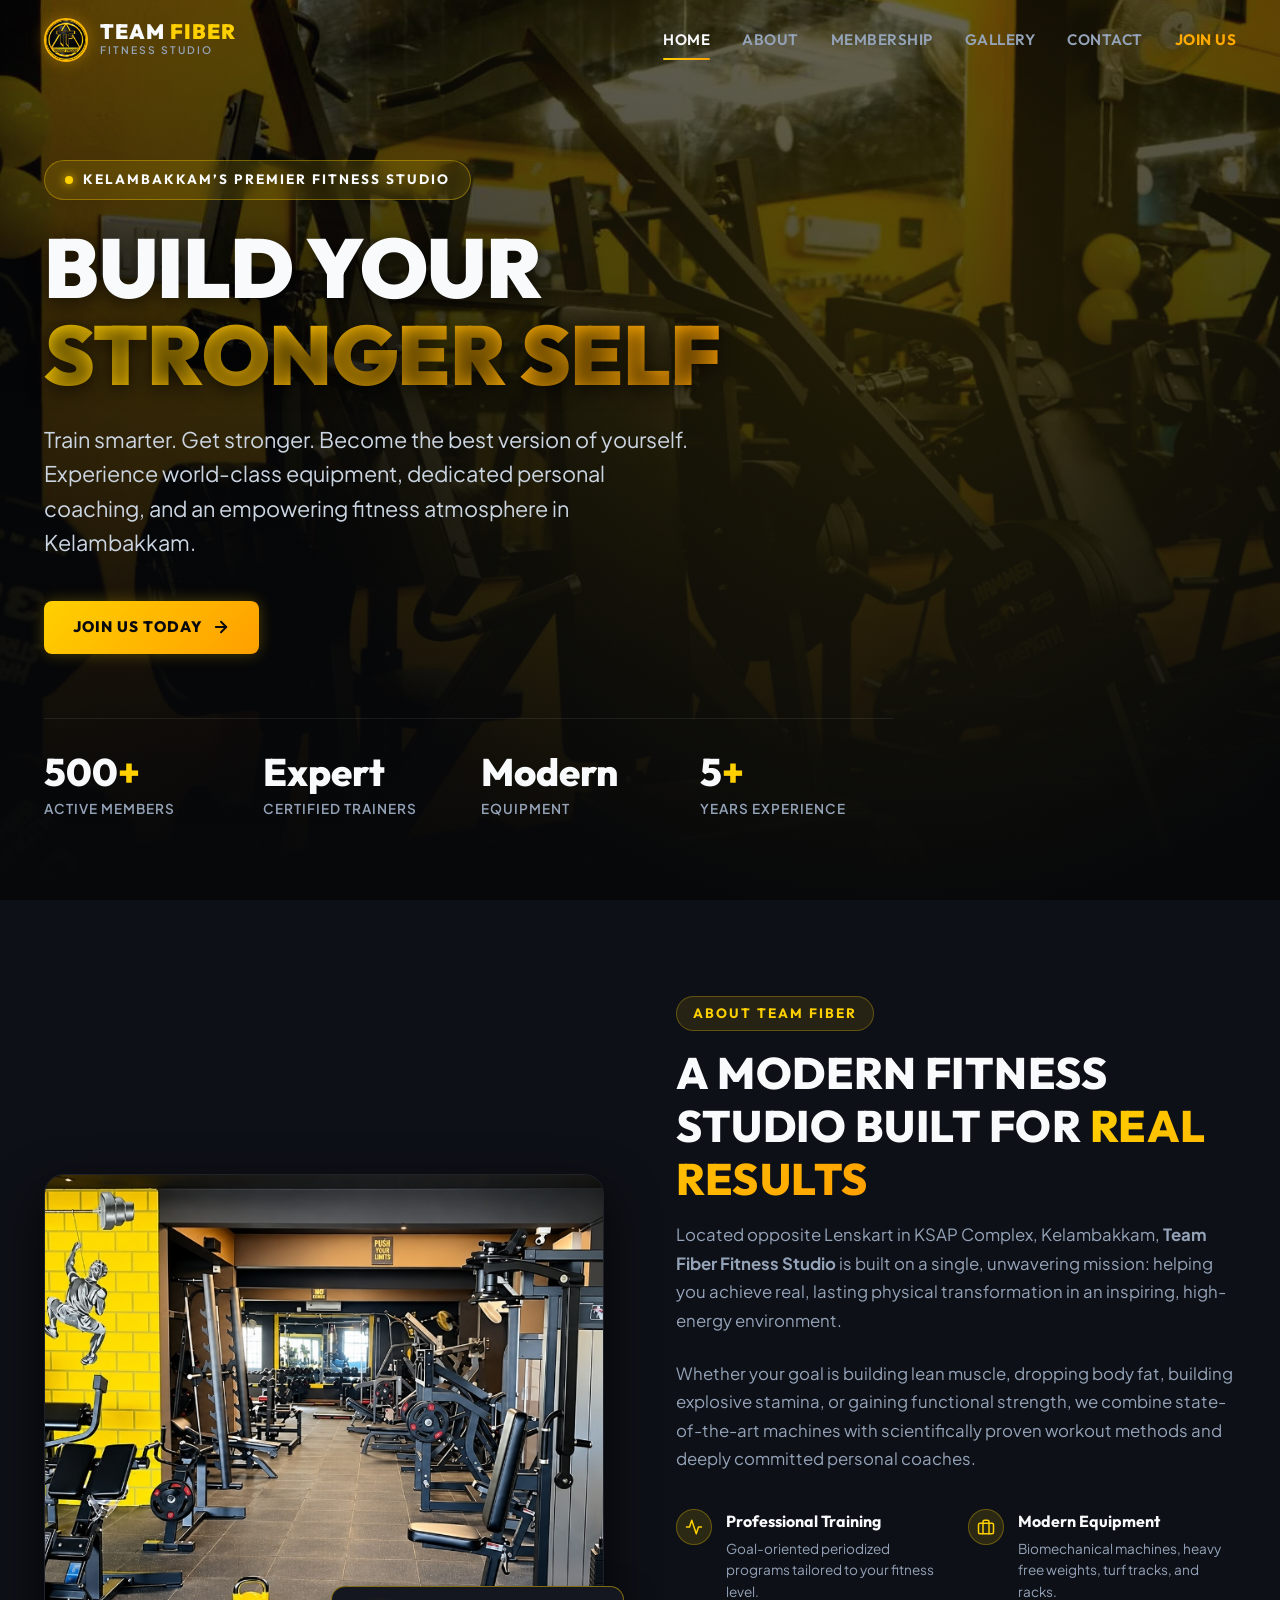
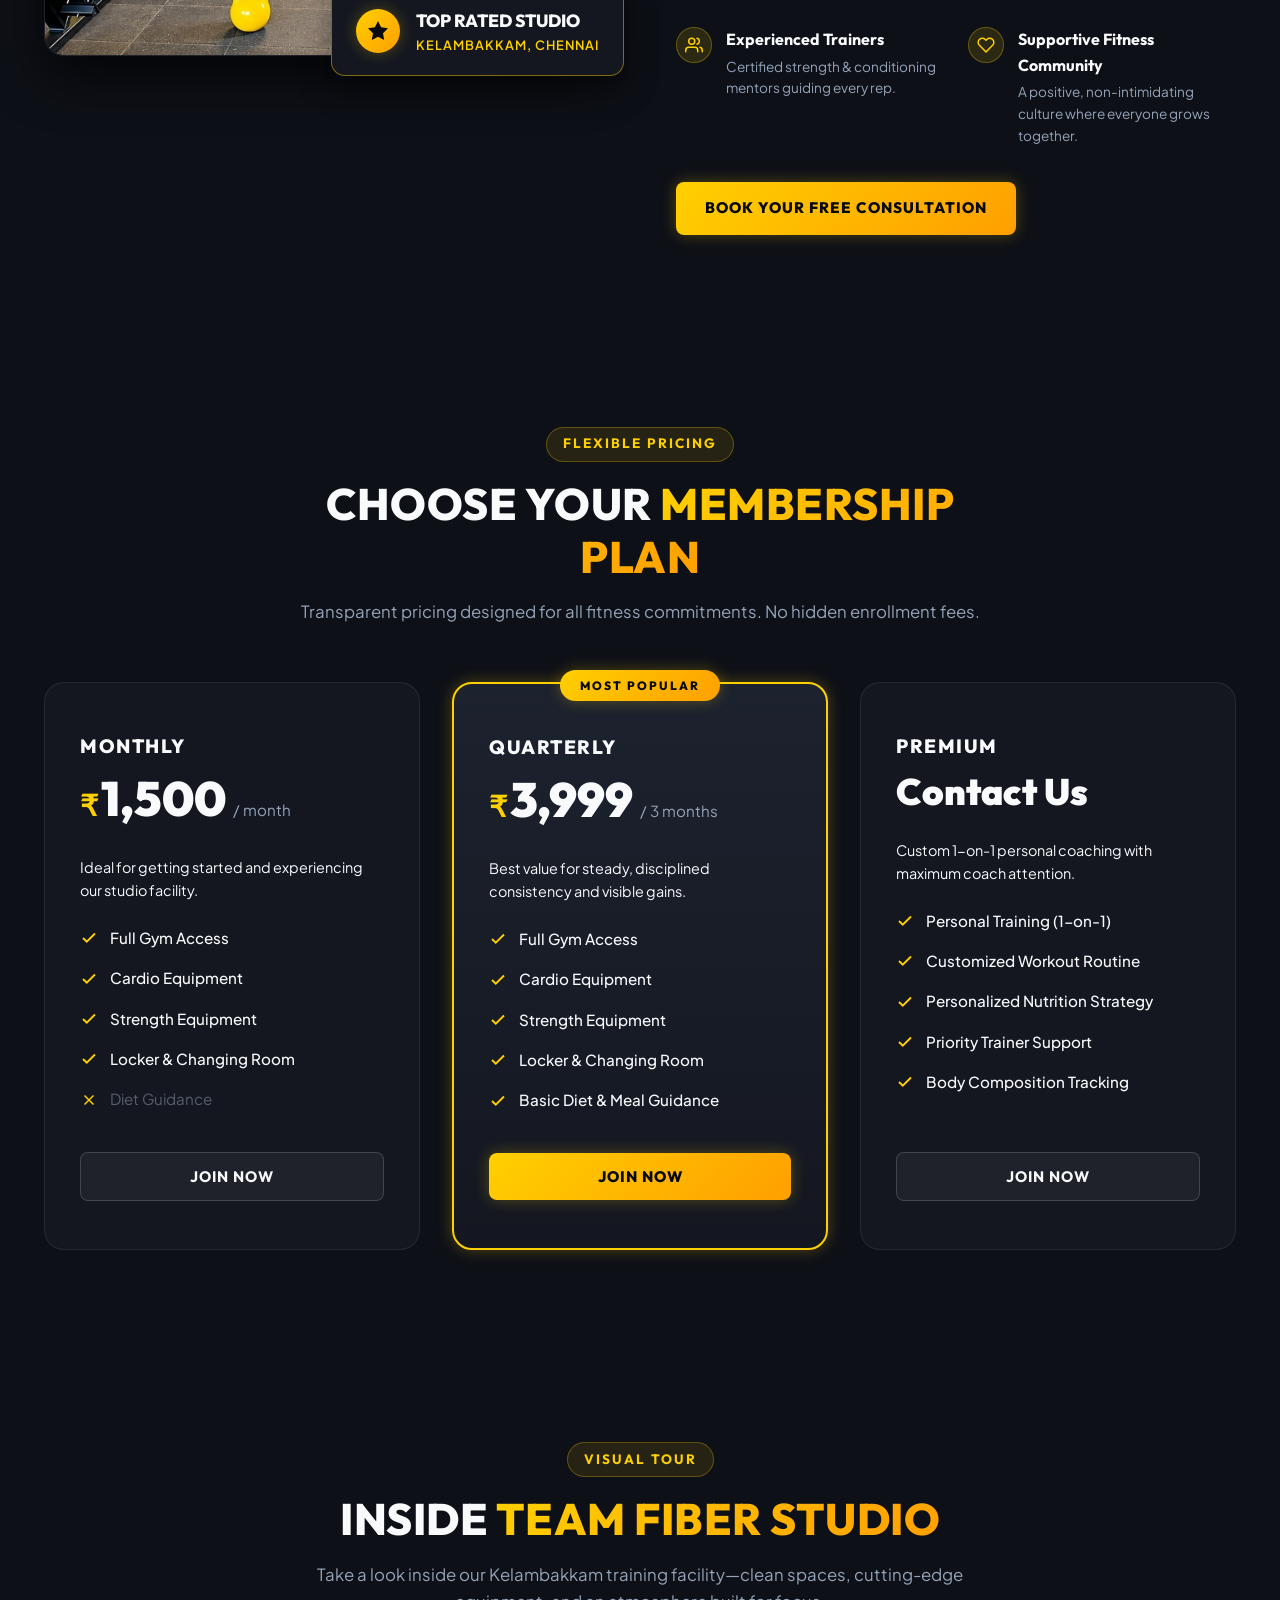
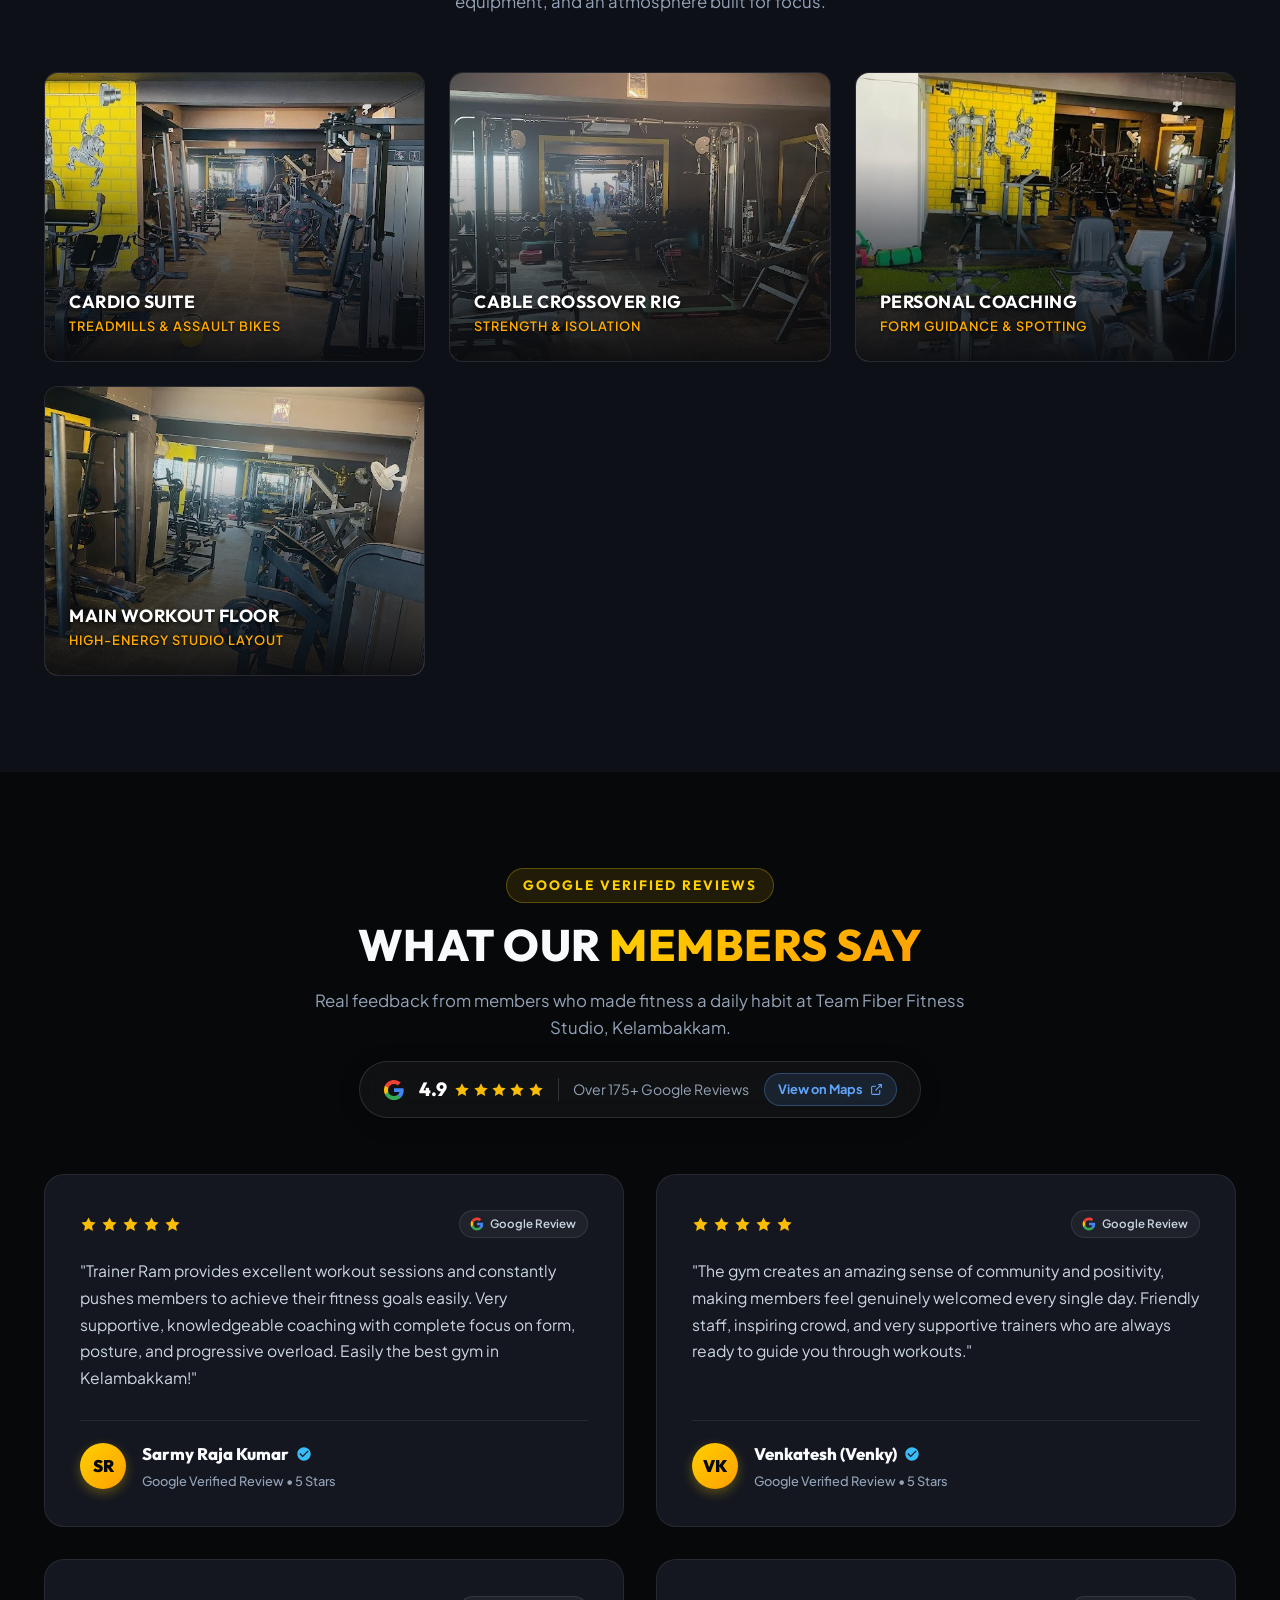
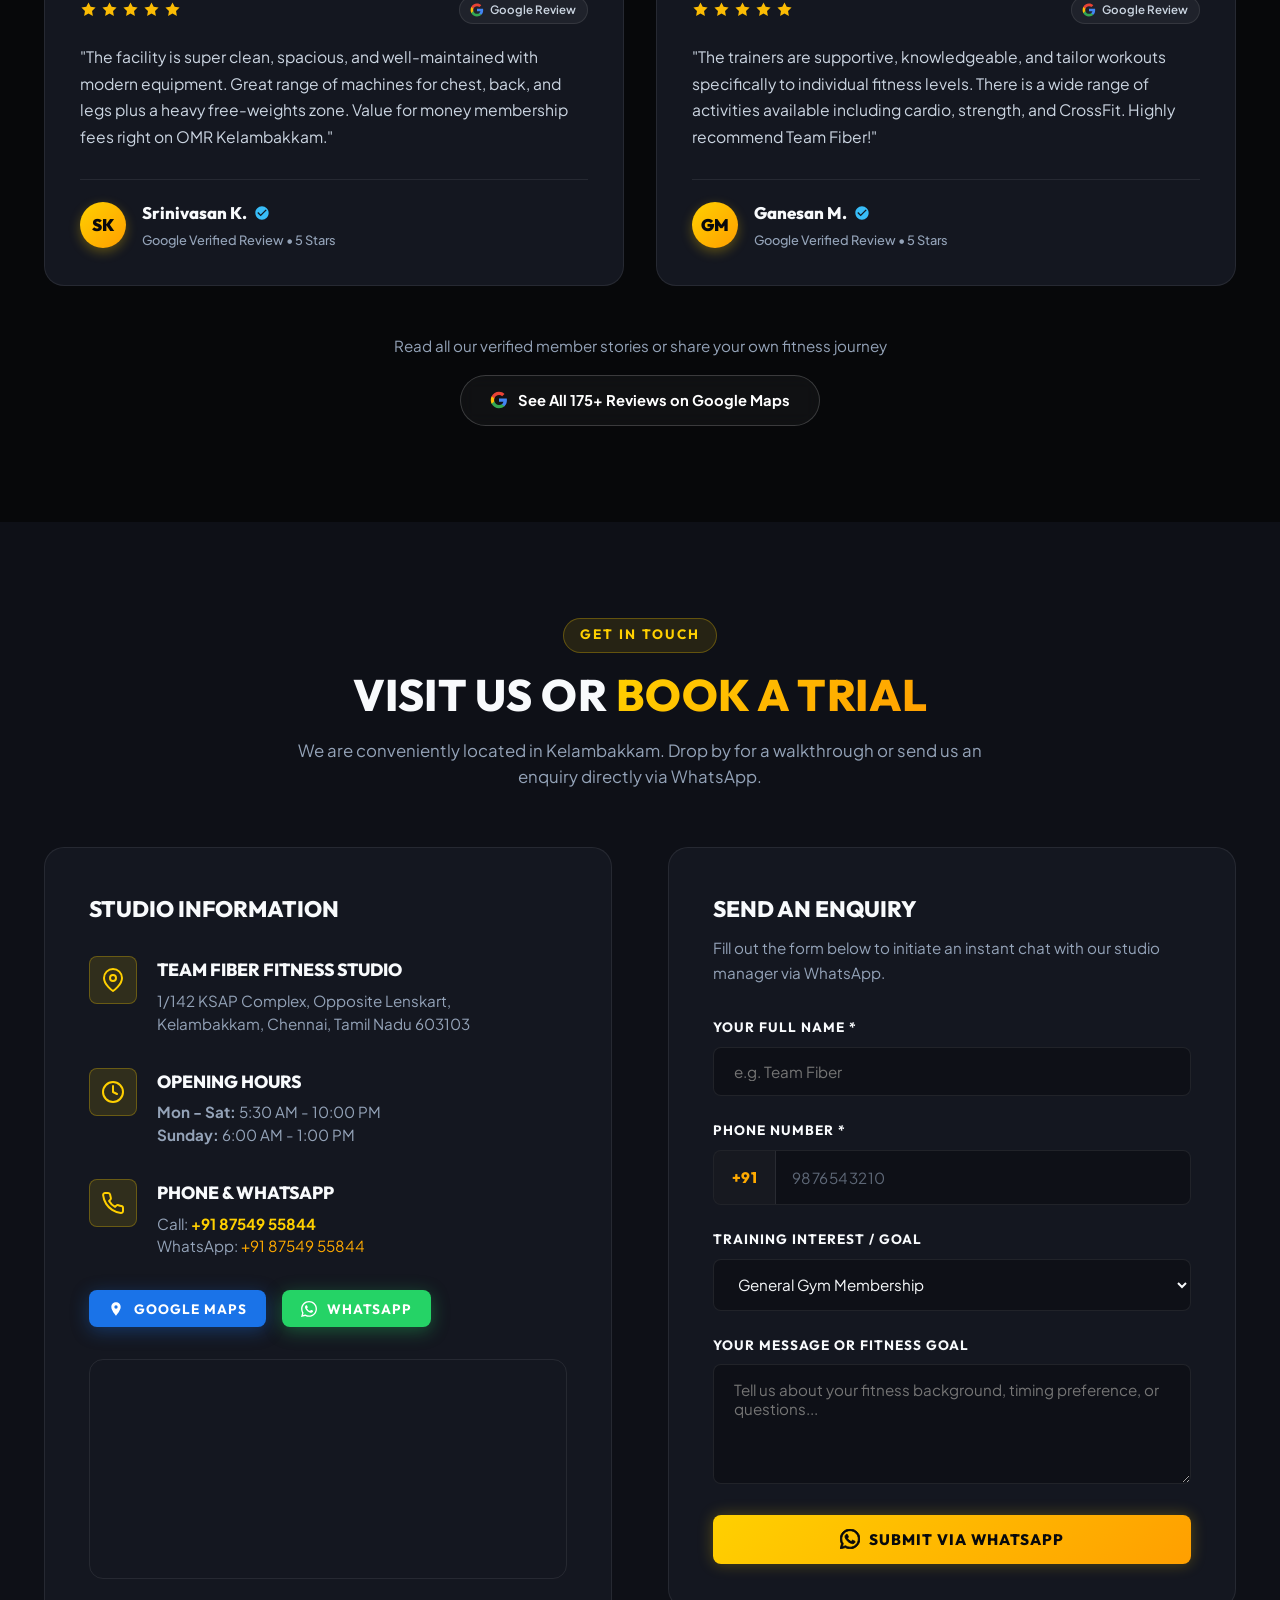
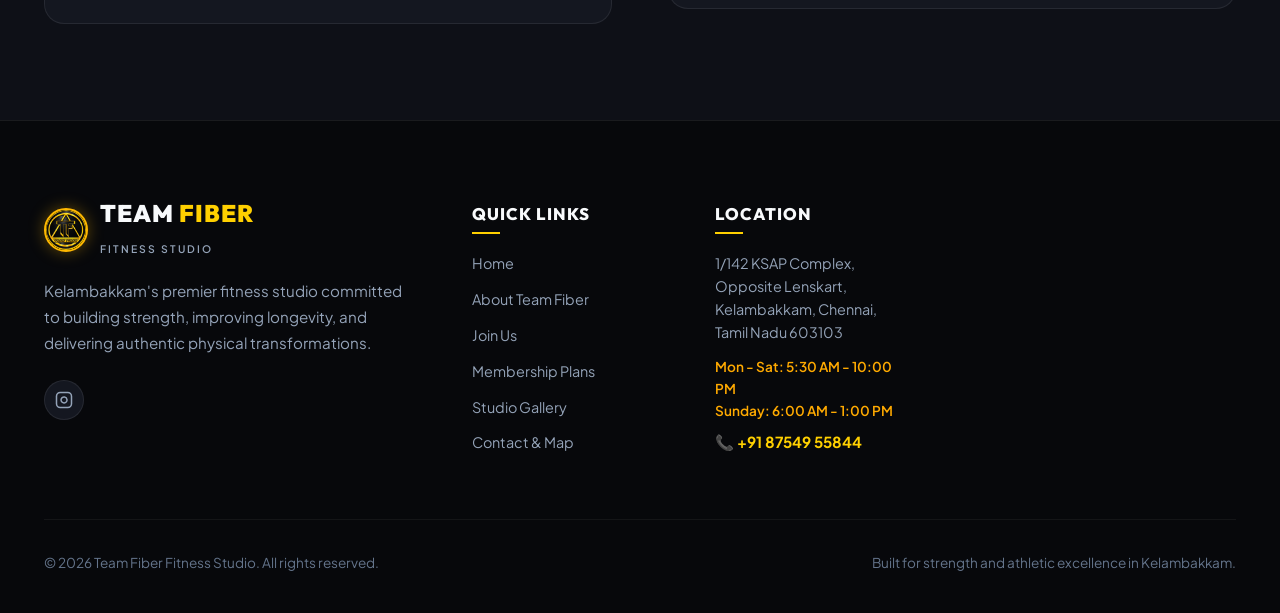
==== commit 9c88e4c3: "feat: initialize studio project with dark-themed CSS design system and core structural files" ====
--- a/index.html
+++ b/index.html
@@ -695,7 +695,7 @@
           </div>
         </div>
 
-        <div class="testimonials-grid">
+        <div class="testimonials-grid" id="testimonialsGrid">
           <!-- Google Review 1 -->
           <div class="testimonial-card reveal">
             <div class="testimonial-card-top">
@@ -939,11 +939,9 @@
 
             <!-- Action buttons: Google Maps, Call, WhatsApp -->
             <div class="location-actions">
-              <button class="btn btn-outline btn-sm" data-action="maps">
-                <svg width="16" height="16" viewBox="0 0 24 24" fill="none" stroke="currentColor" stroke-width="2">
-                  <polygon points="3 6 9 3 15 6 21 3 21 18 15 21 9 18 3 21"></polygon>
-                  <line x1="9" y1="3" x2="9" y2="18"></line>
-                  <line x1="15" y1="6" x2="15" y2="21"></line>
+              <button class="btn btn-maps btn-sm" data-action="maps">
+                <svg width="16" height="16" viewBox="0 0 24 24" fill="currentColor">
+                  <path d="M12 2C8.13 2 5 5.13 5 9c0 5.25 7 13 7 13s7-7.75 7-13c0-3.87-3.13-7-7-7zm0 9.5a2.5 2.5 0 1 1 0-5 2.5 2.5 0 0 1 0 5z"/>
                 </svg>
                 <span>Google Maps</span>
               </button>
@@ -984,7 +982,11 @@
 
               <div class="form-group">
                 <label for="formPhone" class="form-label">Phone Number *</label>
-                <input type="tel" id="formPhone" class="form-input" placeholder="e.g. 123456789" required>
+                <div class="phone-input-group" id="phoneInputGroup">
+                  <span class="phone-prefix">+91</span>
+                  <input type="tel" id="formPhone" class="form-input phone-input" placeholder="9876543210" maxlength="10" inputmode="numeric" autocomplete="tel-national" required>
+                </div>
+                <div class="phone-error-msg" id="phoneError"></div>
               </div>
 
               <div class="form-group">
--- a/css/style.css
+++ b/css/style.css
@@ -244,6 +244,18 @@
 .btn-outline:hover {
   background: rgba(255, 255, 255, 0.12);
   border-color: var(--text-white);
+  transform: translateY(-2px);
+}
+
+.btn-maps {
+  background: #1a73e8;
+  color: #ffffff;
+  box-shadow: 0 4px 18px rgba(26, 115, 232, 0.35);
+}
+
+.btn-maps:hover {
+  background: #1557b0;
+  box-shadow: 0 6px 25px rgba(26, 115, 232, 0.55);
   transform: translateY(-2px);
 }
 
@@ -1348,17 +1360,17 @@
   left: 0;
   width: 100%;
   height: 100%;
-  background: linear-gradient(to top, rgba(10, 11, 14, 0.92) 0%, rgba(10, 11, 14, 0.3) 55%, transparent 100%);
+  background: linear-gradient(to top, rgba(10, 11, 14, 0.95) 0%, rgba(10, 11, 14, 0.5) 45%, rgba(10, 11, 14, 0.1) 70%, transparent 100%);
   display: flex;
   flex-direction: column;
   justify-content: flex-end;
   padding: 1.5rem;
-  opacity: 0;
+  opacity: 1;
   transition: var(--transition-normal);
 }
 
 .gallery-item:hover .gallery-overlay {
-  opacity: 1;
+  background: linear-gradient(to top, rgba(10, 11, 14, 0.98) 0%, rgba(10, 11, 14, 0.65) 50%, rgba(10, 11, 14, 0.2) 75%, transparent 100%);
 }
 
 .gallery-zoom-icon {
@@ -1375,11 +1387,13 @@
   align-items: center;
   justify-content: center;
   color: #fff;
+  opacity: 0;
   transform: scale(0.7);
   transition: var(--transition-fast);
 }
 
 .gallery-item:hover .gallery-zoom-icon {
+  opacity: 1;
   transform: scale(1);
 }
 
@@ -1389,6 +1403,8 @@
   font-weight: 700;
   text-transform: uppercase;
   color: #fff;
+  letter-spacing: 0.5px;
+  text-shadow: 0 2px 4px rgba(0, 0, 0, 0.8);
 }
 
 .gallery-subtitle {
@@ -1396,6 +1412,8 @@
   color: var(--accent-secondary);
   text-transform: uppercase;
   letter-spacing: 1px;
+  font-weight: 600;
+  text-shadow: 0 1px 3px rgba(0, 0, 0, 0.8);
 }
 
 /* Lightbox Modal */
@@ -1605,6 +1623,26 @@
   display: grid;
   grid-template-columns: repeat(2, 1fr);
   gap: 2rem;
+  transition: opacity 0.2s ease;
+}
+
+.testimonials-grid.refreshing {
+  opacity: 0.25;
+}
+
+@keyframes reviewFadeIn {
+  from {
+    opacity: 0;
+    transform: translateY(14px);
+  }
+  to {
+    opacity: 1;
+    transform: translateY(0);
+  }
+}
+
+.testimonial-card.review-anim {
+  animation: reviewFadeIn 0.4s cubic-bezier(0.16, 1, 0.3, 1) forwards;
 }
 
 .testimonial-card {
@@ -1894,6 +1932,91 @@
 .form-textarea {
   resize: vertical;
   min-height: 120px;
+}
+
+/* Phone Input Group with +91 Country Code */
+.phone-input-group {
+  display: flex;
+  align-items: center;
+  width: 100%;
+  background: var(--bg-surface);
+  border: 1px solid var(--border-subtle);
+  border-radius: var(--radius-sm);
+  transition: var(--transition-fast);
+  overflow: hidden;
+}
+
+.phone-input-group:focus-within {
+  border-color: var(--accent-primary);
+  box-shadow: 0 0 0 3px rgba(255, 208, 0, 0.2);
+}
+
+.phone-input-group.invalid {
+  border-color: #ef4444 !important;
+  box-shadow: 0 0 0 3px rgba(239, 68, 68, 0.25) !important;
+}
+
+.phone-prefix {
+  display: inline-flex;
+  align-items: center;
+  justify-content: center;
+  padding: 0.9rem 1.1rem;
+  background: rgba(255, 255, 255, 0.04);
+  border-right: 1px solid var(--border-subtle);
+  color: var(--accent-secondary);
+  font-family: var(--font-heading);
+  font-weight: 800;
+  font-size: 0.95rem;
+  letter-spacing: 0.5px;
+  user-select: none;
+  flex-shrink: 0;
+}
+
+.phone-input-group .phone-input {
+  border: none !important;
+  box-shadow: none !important;
+  background: transparent !important;
+  border-radius: 0;
+  padding: 0.9rem 1rem;
+  flex: 1;
+  outline: none;
+  color: var(--text-white);
+  font-size: 0.95rem;
+  font-family: inherit;
+  letter-spacing: 0.5px;
+}
+
+.phone-input-group .phone-input::placeholder {
+  color: var(--text-muted);
+  opacity: 0.6;
+}
+
+.phone-hint {
+  display: flex;
+  justify-content: space-between;
+  align-items: center;
+  margin-top: 0.4rem;
+  font-size: 0.78rem;
+  color: var(--text-muted);
+}
+
+.phone-digit-count {
+  font-weight: 700;
+  color: var(--accent-secondary);
+  font-size: 0.75rem;
+  font-family: var(--font-heading);
+}
+
+.phone-error-msg {
+  display: none;
+  font-size: 0.8rem;
+  color: #f87171;
+  margin-top: 0.35rem;
+  font-weight: 500;
+}
+
+.phone-error-msg.visible {
+  display: block;
 }
 
 .form-hint {
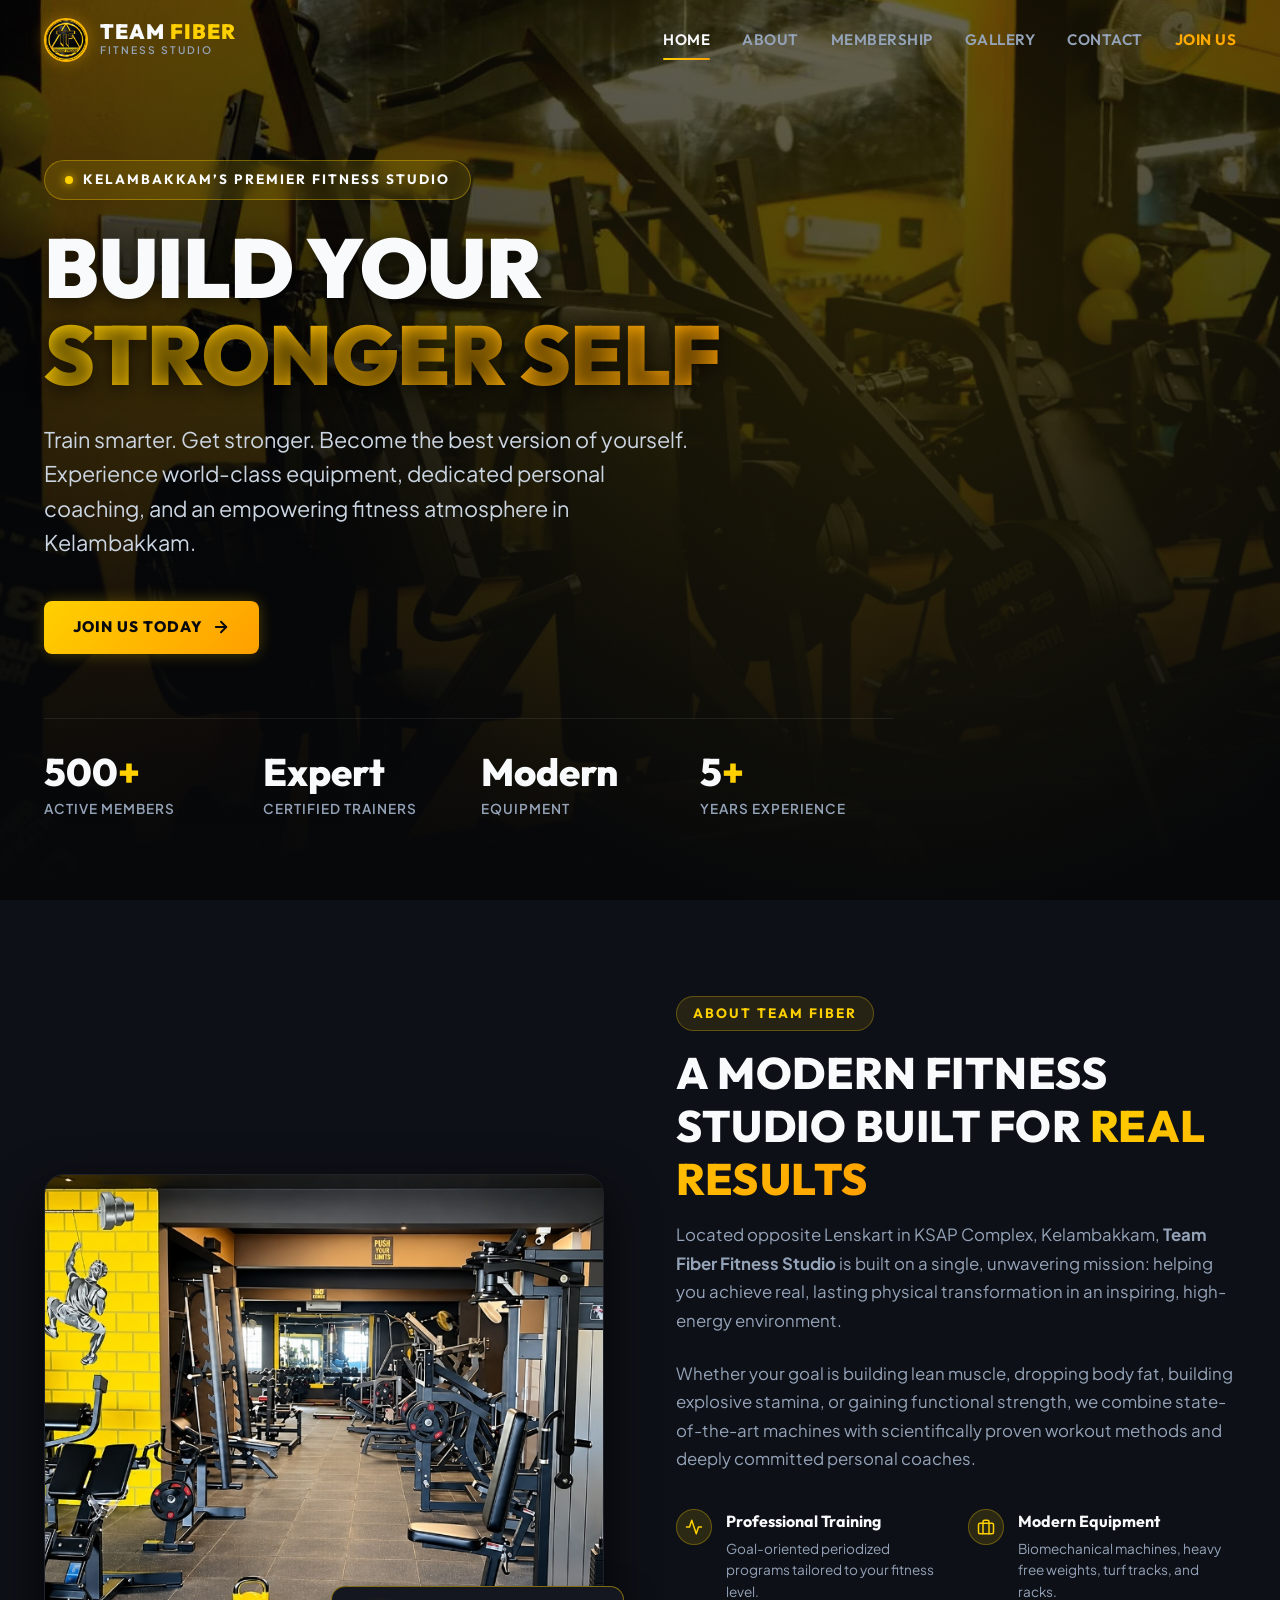
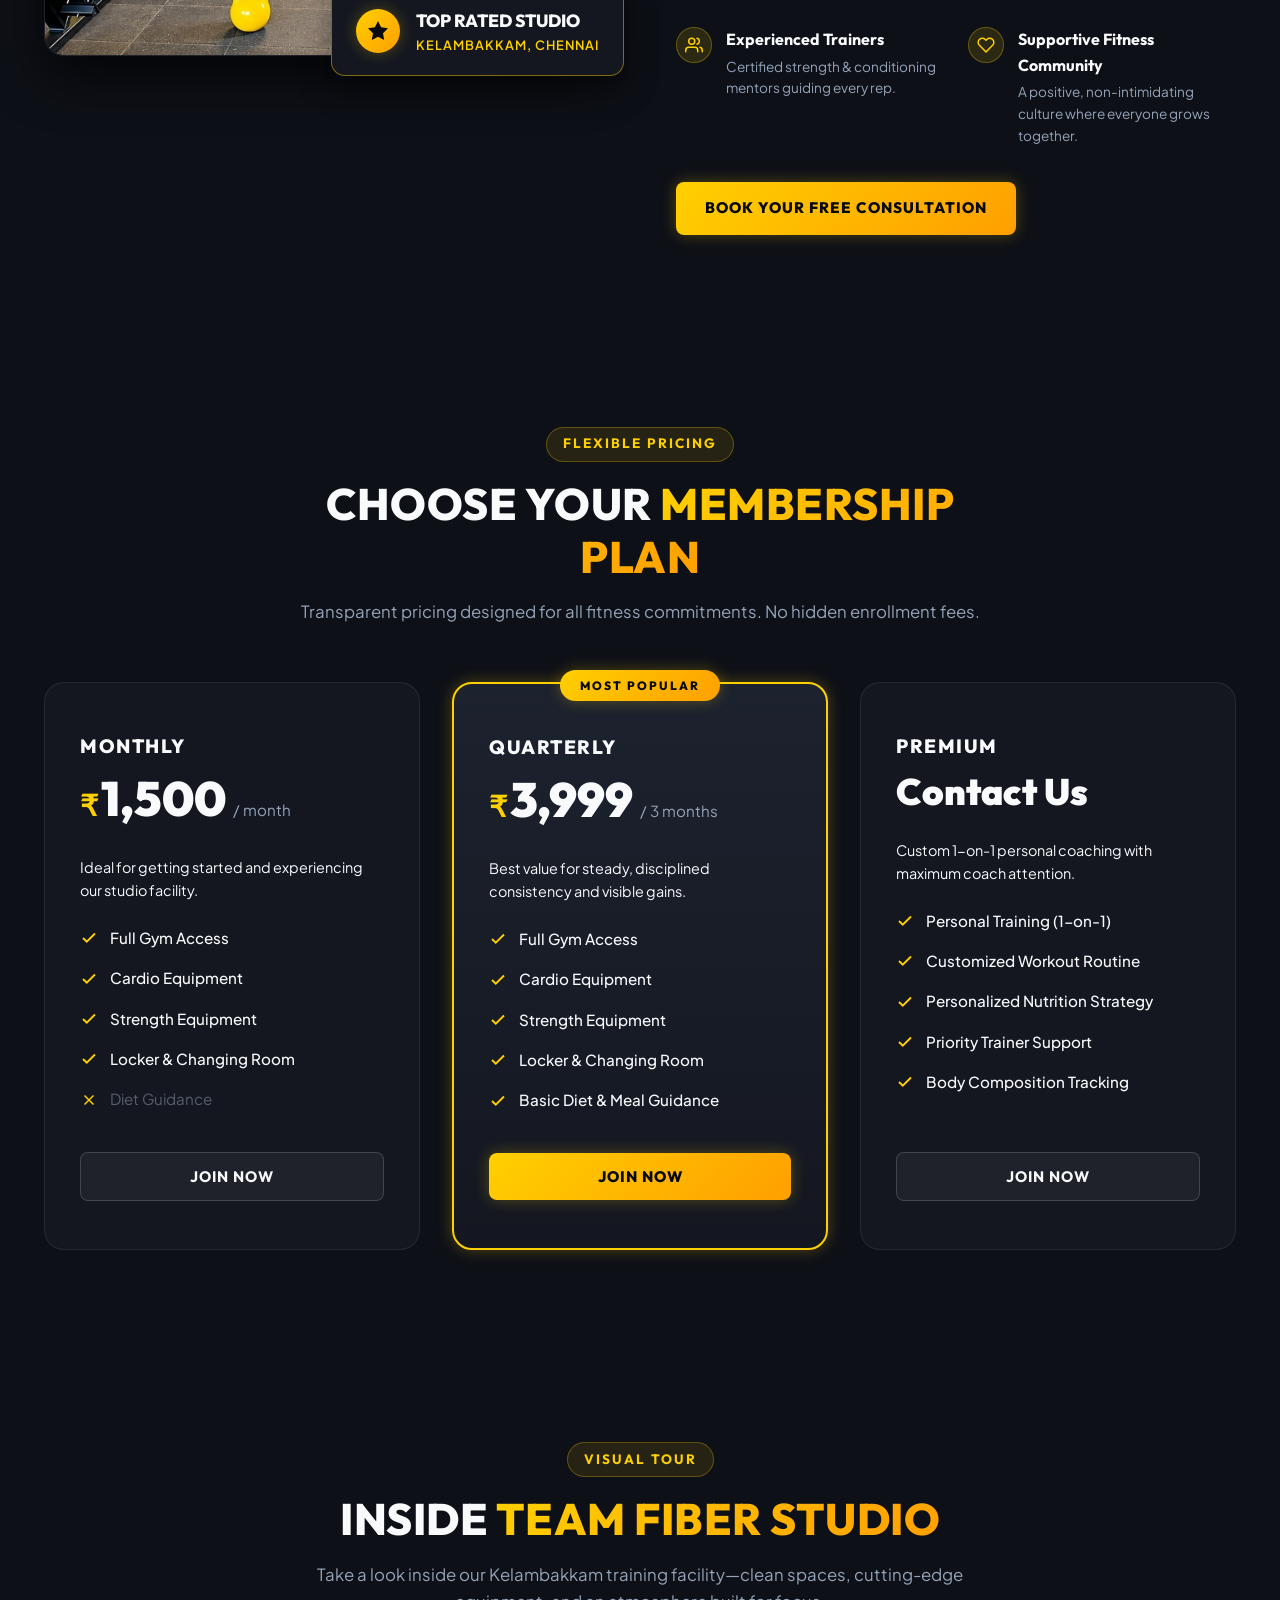
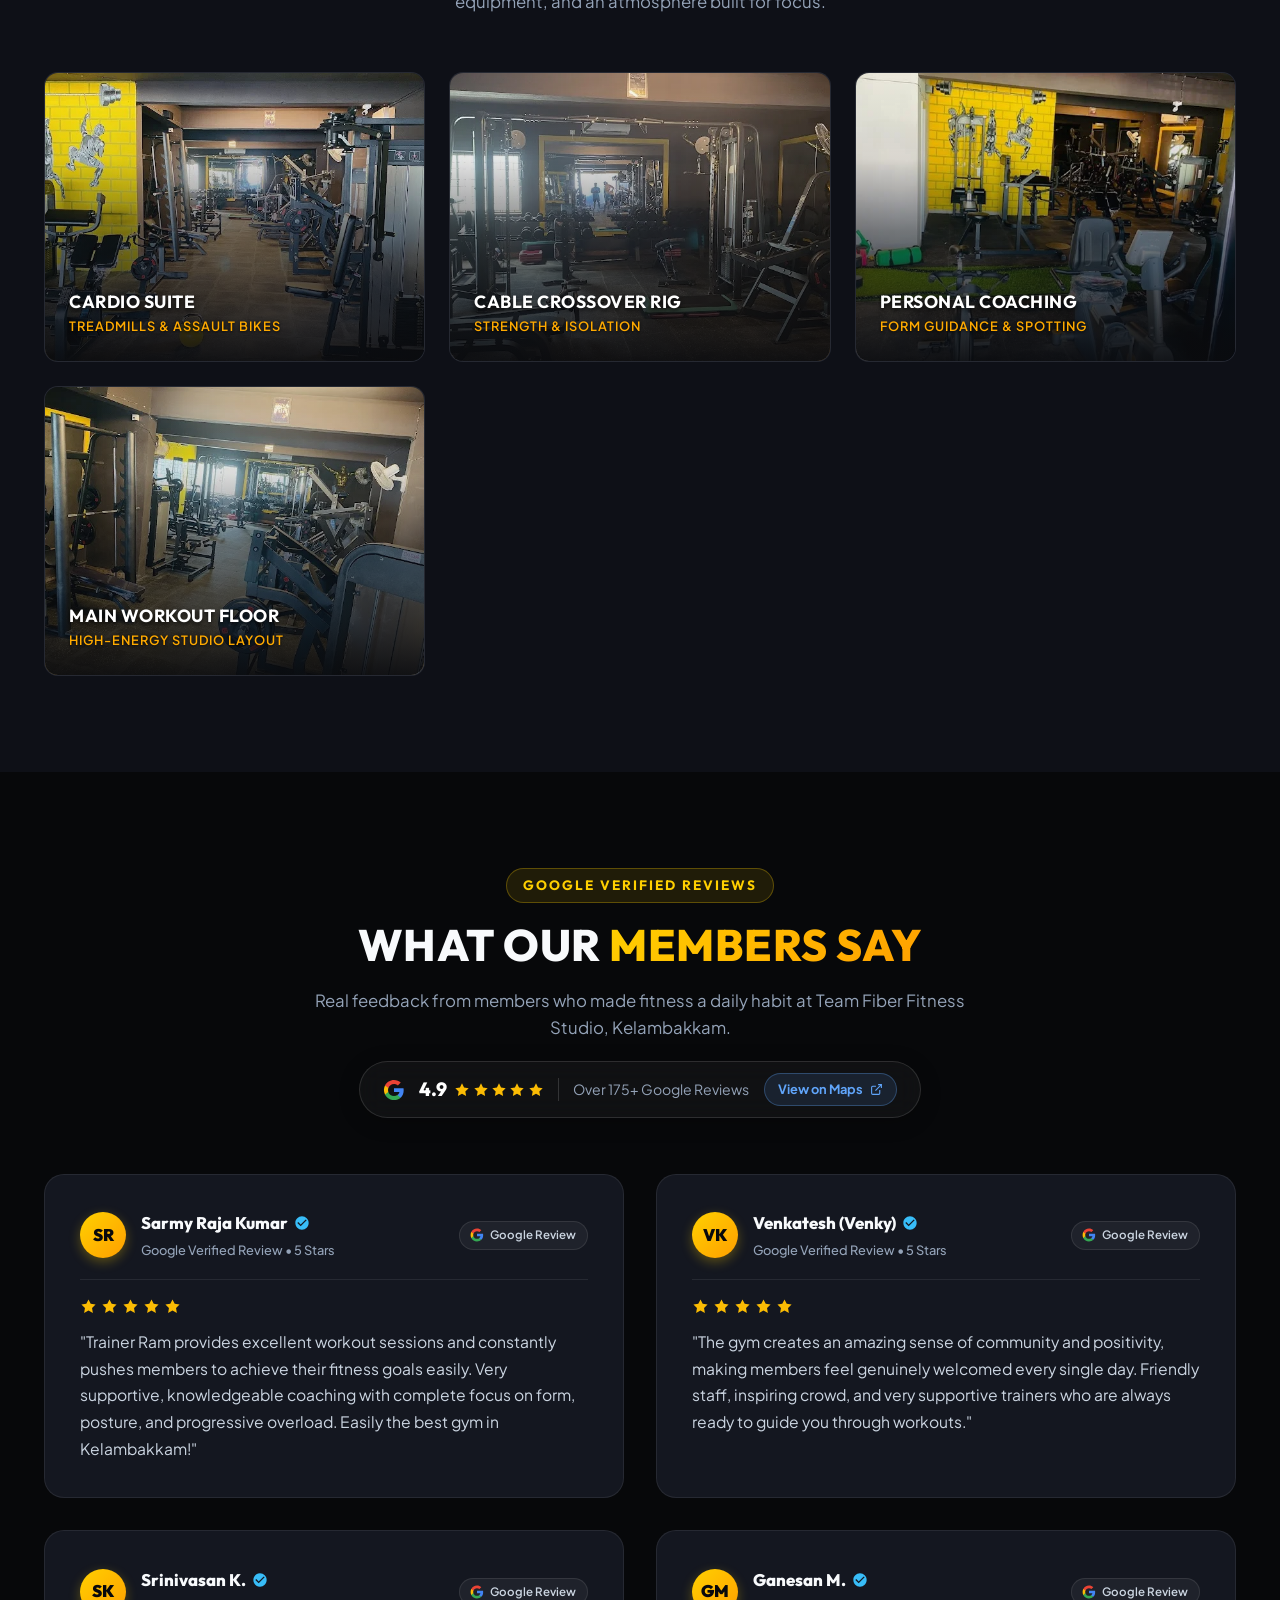
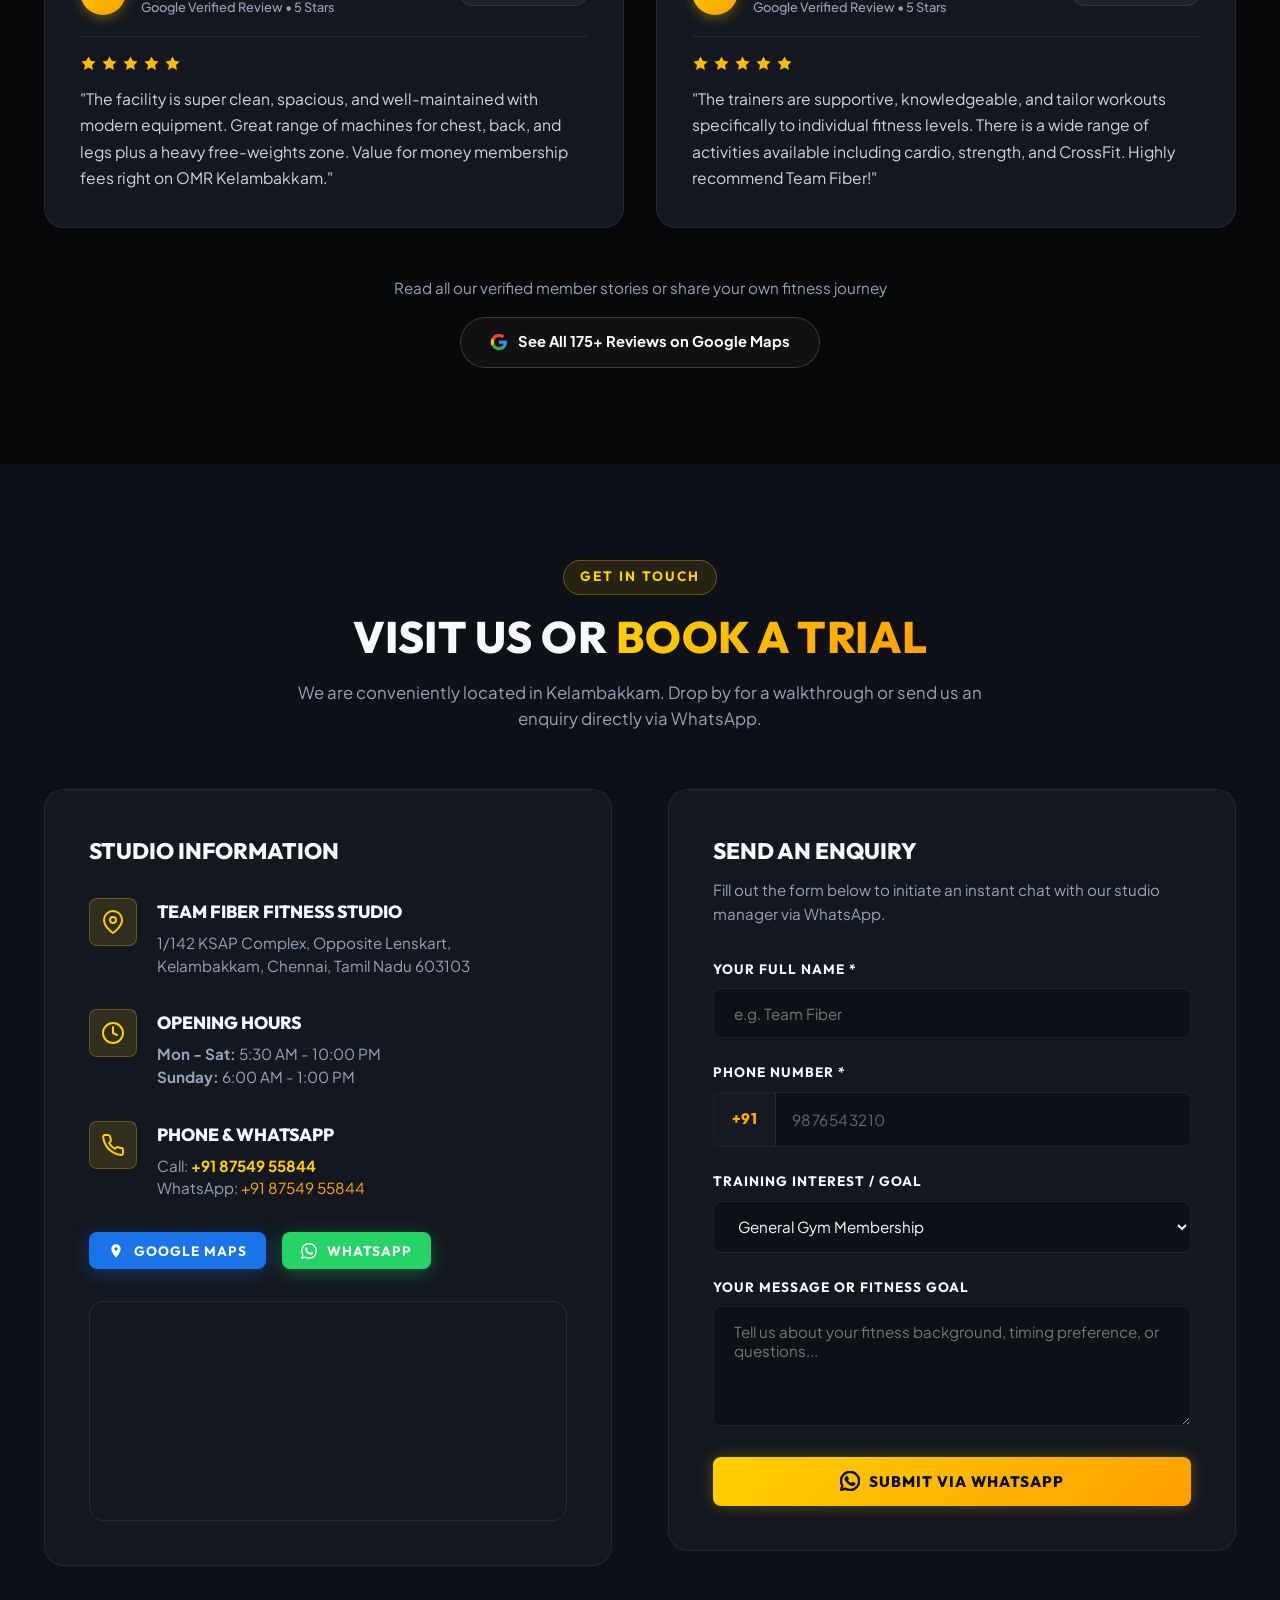
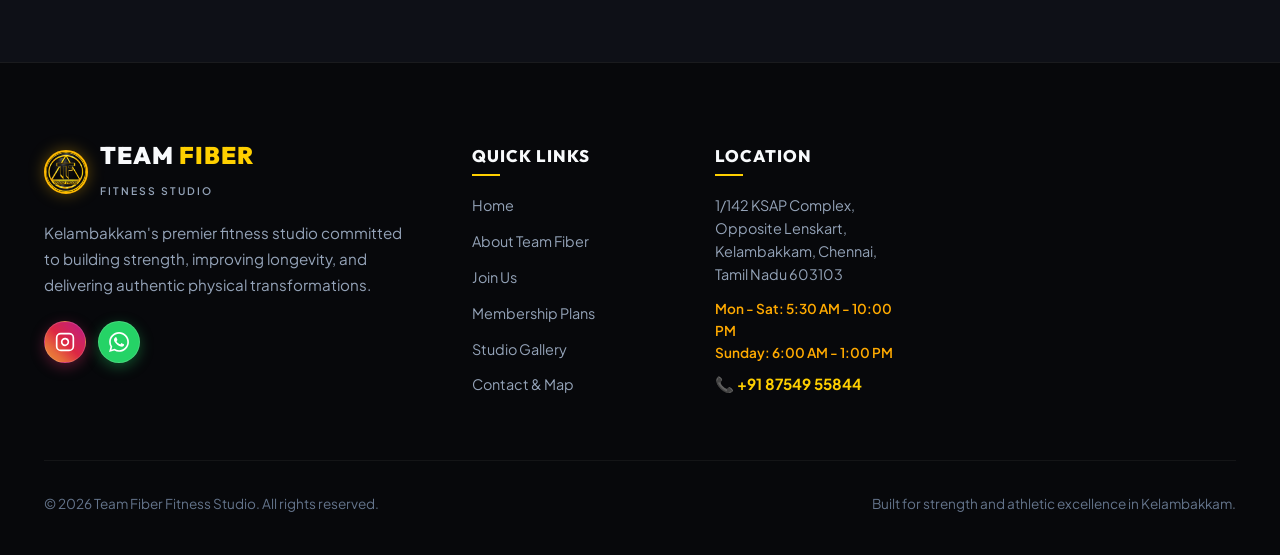
==== commit e0d3625e: "ui" ====
--- a/index.html
+++ b/index.html
@@ -641,7 +641,10 @@
         </svg>
       </button>
       <div class="lightbox-content">
-        <img src="" alt="Enlarged Gallery Shot" class="lightbox-img" id="lightboxImg">
+        <div class="lightbox-img-wrapper">
+          <img src="" alt="Enlarged Gallery Shot" class="lightbox-img" id="lightboxImg" draggable="false">
+          <div class="lightbox-shield" title="Protected Studio Image"></div>
+        </div>
         <div class="lightbox-caption" id="lightboxCaption"></div>
       </div>
       <button class="lightbox-btn lightbox-next" id="lightboxNext" aria-label="Next Image">
@@ -698,13 +701,20 @@
         <div class="testimonials-grid" id="testimonialsGrid">
           <!-- Google Review 1 -->
           <div class="testimonial-card reveal">
-            <div class="testimonial-card-top">
-              <div class="testimonial-rating">
-                <svg viewBox="0 0 24 24"><polygon points="12 2 15.09 8.26 22 9.27 17 14.14 18.18 21.02 12 17.77 5.82 21.02 7 14.14 2 9.27 8.91 8.26 12 2" /></svg>
-                <svg viewBox="0 0 24 24"><polygon points="12 2 15.09 8.26 22 9.27 17 14.14 18.18 21.02 12 17.77 5.82 21.02 7 14.14 2 9.27 8.91 8.26 12 2" /></svg>
-                <svg viewBox="0 0 24 24"><polygon points="12 2 15.09 8.26 22 9.27 17 14.14 18.18 21.02 12 17.77 5.82 21.02 7 14.14 2 9.27 8.91 8.26 12 2" /></svg>
-                <svg viewBox="0 0 24 24"><polygon points="12 2 15.09 8.26 22 9.27 17 14.14 18.18 21.02 12 17.77 5.82 21.02 7 14.14 2 9.27 8.91 8.26 12 2" /></svg>
-                <svg viewBox="0 0 24 24"><polygon points="12 2 15.09 8.26 22 9.27 17 14.14 18.18 21.02 12 17.77 5.82 21.02 7 14.14 2 9.27 8.91 8.26 12 2" /></svg>
+            <div class="testimonial-card-header">
+              <div class="testimonial-author">
+                <div class="author-avatar">SR</div>
+                <div class="author-info">
+                  <div class="author-title-row">
+                    <h4>Sarmy Raja Kumar</h4>
+                    <span class="author-verified-badge" title="Verified Google Reviewer">
+                      <svg viewBox="0 0 24 24" fill="currentColor">
+                        <path d="M12 2C6.48 2 2 6.48 2 12s4.48 10 10 10 10-4.48 10-10S17.52 2 12 2zm-2 15l-5-5 1.41-1.41L10 14.17l7.59-7.59L19 8l-9 9z"/>
+                      </svg>
+                    </span>
+                  </div>
+                  <p>Google Verified Review • 5 Stars</p>
+                </div>
               </div>
               <span class="google-review-badge">
                 <svg width="14" height="14" viewBox="0 0 24 24">
@@ -716,34 +726,34 @@
                 Google Review
               </span>
             </div>
+            <div class="testimonial-rating">
+              <svg viewBox="0 0 24 24"><polygon points="12 2 15.09 8.26 22 9.27 17 14.14 18.18 21.02 12 17.77 5.82 21.02 7 14.14 2 9.27 8.91 8.26 12 2" /></svg>
+              <svg viewBox="0 0 24 24"><polygon points="12 2 15.09 8.26 22 9.27 17 14.14 18.18 21.02 12 17.77 5.82 21.02 7 14.14 2 9.27 8.91 8.26 12 2" /></svg>
+              <svg viewBox="0 0 24 24"><polygon points="12 2 15.09 8.26 22 9.27 17 14.14 18.18 21.02 12 17.77 5.82 21.02 7 14.14 2 9.27 8.91 8.26 12 2" /></svg>
+              <svg viewBox="0 0 24 24"><polygon points="12 2 15.09 8.26 22 9.27 17 14.14 18.18 21.02 12 17.77 5.82 21.02 7 14.14 2 9.27 8.91 8.26 12 2" /></svg>
+              <svg viewBox="0 0 24 24"><polygon points="12 2 15.09 8.26 22 9.27 17 14.14 18.18 21.02 12 17.77 5.82 21.02 7 14.14 2 9.27 8.91 8.26 12 2" /></svg>
+            </div>
             <p class="testimonial-text">
               "Trainer Ram provides excellent workout sessions and constantly pushes members to achieve their fitness goals easily. Very supportive, knowledgeable coaching with complete focus on form, posture, and progressive overload. Easily the best gym in Kelambakkam!"
             </p>
-            <div class="testimonial-author">
-              <div class="author-avatar">SR</div>
-              <div class="author-info">
-                <div class="author-title-row">
-                  <h4>Sarmy Raja Kumar</h4>
-                  <span class="author-verified-badge" title="Verified Google Reviewer">
-                    <svg viewBox="0 0 24 24" fill="currentColor">
-                      <path d="M12 2C6.48 2 2 6.48 2 12s4.48 10 10 10 10-4.48 10-10S17.52 2 12 2zm-2 15l-5-5 1.41-1.41L10 14.17l7.59-7.59L19 8l-9 9z"/>
-                    </svg>
-                  </span>
-                </div>
-                <p>Google Verified Review • 5 Stars</p>
-              </div>
-            </div>
           </div>
 
           <!-- Google Review 2 -->
           <div class="testimonial-card reveal">
-            <div class="testimonial-card-top">
-              <div class="testimonial-rating">
-                <svg viewBox="0 0 24 24"><polygon points="12 2 15.09 8.26 22 9.27 17 14.14 18.18 21.02 12 17.77 5.82 21.02 7 14.14 2 9.27 8.91 8.26 12 2" /></svg>
-                <svg viewBox="0 0 24 24"><polygon points="12 2 15.09 8.26 22 9.27 17 14.14 18.18 21.02 12 17.77 5.82 21.02 7 14.14 2 9.27 8.91 8.26 12 2" /></svg>
-                <svg viewBox="0 0 24 24"><polygon points="12 2 15.09 8.26 22 9.27 17 14.14 18.18 21.02 12 17.77 5.82 21.02 7 14.14 2 9.27 8.91 8.26 12 2" /></svg>
-                <svg viewBox="0 0 24 24"><polygon points="12 2 15.09 8.26 22 9.27 17 14.14 18.18 21.02 12 17.77 5.82 21.02 7 14.14 2 9.27 8.91 8.26 12 2" /></svg>
-                <svg viewBox="0 0 24 24"><polygon points="12 2 15.09 8.26 22 9.27 17 14.14 18.18 21.02 12 17.77 5.82 21.02 7 14.14 2 9.27 8.91 8.26 12 2" /></svg>
+            <div class="testimonial-card-header">
+              <div class="testimonial-author">
+                <div class="author-avatar">VK</div>
+                <div class="author-info">
+                  <div class="author-title-row">
+                    <h4>Venkatesh (Venky)</h4>
+                    <span class="author-verified-badge" title="Verified Google Reviewer">
+                      <svg viewBox="0 0 24 24" fill="currentColor">
+                        <path d="M12 2C6.48 2 2 6.48 2 12s4.48 10 10 10 10-4.48 10-10S17.52 2 12 2zm-2 15l-5-5 1.41-1.41L10 14.17l7.59-7.59L19 8l-9 9z"/>
+                      </svg>
+                    </span>
+                  </div>
+                  <p>Google Verified Review • 5 Stars</p>
+                </div>
               </div>
               <span class="google-review-badge">
                 <svg width="14" height="14" viewBox="0 0 24 24">
@@ -755,34 +765,34 @@
                 Google Review
               </span>
             </div>
+            <div class="testimonial-rating">
+              <svg viewBox="0 0 24 24"><polygon points="12 2 15.09 8.26 22 9.27 17 14.14 18.18 21.02 12 17.77 5.82 21.02 7 14.14 2 9.27 8.91 8.26 12 2" /></svg>
+              <svg viewBox="0 0 24 24"><polygon points="12 2 15.09 8.26 22 9.27 17 14.14 18.18 21.02 12 17.77 5.82 21.02 7 14.14 2 9.27 8.91 8.26 12 2" /></svg>
+              <svg viewBox="0 0 24 24"><polygon points="12 2 15.09 8.26 22 9.27 17 14.14 18.18 21.02 12 17.77 5.82 21.02 7 14.14 2 9.27 8.91 8.26 12 2" /></svg>
+              <svg viewBox="0 0 24 24"><polygon points="12 2 15.09 8.26 22 9.27 17 14.14 18.18 21.02 12 17.77 5.82 21.02 7 14.14 2 9.27 8.91 8.26 12 2" /></svg>
+              <svg viewBox="0 0 24 24"><polygon points="12 2 15.09 8.26 22 9.27 17 14.14 18.18 21.02 12 17.77 5.82 21.02 7 14.14 2 9.27 8.91 8.26 12 2" /></svg>
+            </div>
             <p class="testimonial-text">
               "The gym creates an amazing sense of community and positivity, making members feel genuinely welcomed every single day. Friendly staff, inspiring crowd, and very supportive trainers who are always ready to guide you through workouts."
             </p>
-            <div class="testimonial-author">
-              <div class="author-avatar">VK</div>
-              <div class="author-info">
-                <div class="author-title-row">
-                  <h4>Venkatesh (Venky)</h4>
-                  <span class="author-verified-badge" title="Verified Google Reviewer">
-                    <svg viewBox="0 0 24 24" fill="currentColor">
-                      <path d="M12 2C6.48 2 2 6.48 2 12s4.48 10 10 10 10-4.48 10-10S17.52 2 12 2zm-2 15l-5-5 1.41-1.41L10 14.17l7.59-7.59L19 8l-9 9z"/>
-                    </svg>
-                  </span>
-                </div>
-                <p>Google Verified Review • 5 Stars</p>
-              </div>
-            </div>
           </div>
 
           <!-- Google Review 3 -->
           <div class="testimonial-card reveal">
-            <div class="testimonial-card-top">
-              <div class="testimonial-rating">
-                <svg viewBox="0 0 24 24"><polygon points="12 2 15.09 8.26 22 9.27 17 14.14 18.18 21.02 12 17.77 5.82 21.02 7 14.14 2 9.27 8.91 8.26 12 2" /></svg>
-                <svg viewBox="0 0 24 24"><polygon points="12 2 15.09 8.26 22 9.27 17 14.14 18.18 21.02 12 17.77 5.82 21.02 7 14.14 2 9.27 8.91 8.26 12 2" /></svg>
-                <svg viewBox="0 0 24 24"><polygon points="12 2 15.09 8.26 22 9.27 17 14.14 18.18 21.02 12 17.77 5.82 21.02 7 14.14 2 9.27 8.91 8.26 12 2" /></svg>
-                <svg viewBox="0 0 24 24"><polygon points="12 2 15.09 8.26 22 9.27 17 14.14 18.18 21.02 12 17.77 5.82 21.02 7 14.14 2 9.27 8.91 8.26 12 2" /></svg>
-                <svg viewBox="0 0 24 24"><polygon points="12 2 15.09 8.26 22 9.27 17 14.14 18.18 21.02 12 17.77 5.82 21.02 7 14.14 2 9.27 8.91 8.26 12 2" /></svg>
+            <div class="testimonial-card-header">
+              <div class="testimonial-author">
+                <div class="author-avatar">SK</div>
+                <div class="author-info">
+                  <div class="author-title-row">
+                    <h4>Srinivasan K.</h4>
+                    <span class="author-verified-badge" title="Verified Google Reviewer">
+                      <svg viewBox="0 0 24 24" fill="currentColor">
+                        <path d="M12 2C6.48 2 2 6.48 2 12s4.48 10 10 10 10-4.48 10-10S17.52 2 12 2zm-2 15l-5-5 1.41-1.41L10 14.17l7.59-7.59L19 8l-9 9z"/>
+                      </svg>
+                    </span>
+                  </div>
+                  <p>Google Verified Review • 5 Stars</p>
+                </div>
               </div>
               <span class="google-review-badge">
                 <svg width="14" height="14" viewBox="0 0 24 24">
@@ -794,34 +804,34 @@
                 Google Review
               </span>
             </div>
+            <div class="testimonial-rating">
+              <svg viewBox="0 0 24 24"><polygon points="12 2 15.09 8.26 22 9.27 17 14.14 18.18 21.02 12 17.77 5.82 21.02 7 14.14 2 9.27 8.91 8.26 12 2" /></svg>
+              <svg viewBox="0 0 24 24"><polygon points="12 2 15.09 8.26 22 9.27 17 14.14 18.18 21.02 12 17.77 5.82 21.02 7 14.14 2 9.27 8.91 8.26 12 2" /></svg>
+              <svg viewBox="0 0 24 24"><polygon points="12 2 15.09 8.26 22 9.27 17 14.14 18.18 21.02 12 17.77 5.82 21.02 7 14.14 2 9.27 8.91 8.26 12 2" /></svg>
+              <svg viewBox="0 0 24 24"><polygon points="12 2 15.09 8.26 22 9.27 17 14.14 18.18 21.02 12 17.77 5.82 21.02 7 14.14 2 9.27 8.91 8.26 12 2" /></svg>
+              <svg viewBox="0 0 24 24"><polygon points="12 2 15.09 8.26 22 9.27 17 14.14 18.18 21.02 12 17.77 5.82 21.02 7 14.14 2 9.27 8.91 8.26 12 2" /></svg>
+            </div>
             <p class="testimonial-text">
               "The facility is super clean, spacious, and well-maintained with modern equipment. Great range of machines for chest, back, and legs plus a heavy free-weights zone. Value for money membership fees right on OMR Kelambakkam."
             </p>
-            <div class="testimonial-author">
-              <div class="author-avatar">SK</div>
-              <div class="author-info">
-                <div class="author-title-row">
-                  <h4>Srinivasan K.</h4>
-                  <span class="author-verified-badge" title="Verified Google Reviewer">
-                    <svg viewBox="0 0 24 24" fill="currentColor">
-                      <path d="M12 2C6.48 2 2 6.48 2 12s4.48 10 10 10 10-4.48 10-10S17.52 2 12 2zm-2 15l-5-5 1.41-1.41L10 14.17l7.59-7.59L19 8l-9 9z"/>
-                    </svg>
-                  </span>
-                </div>
-                <p>Google Verified Review • 5 Stars</p>
-              </div>
-            </div>
           </div>
 
           <!-- Google Review 4 -->
           <div class="testimonial-card reveal">
-            <div class="testimonial-card-top">
-              <div class="testimonial-rating">
-                <svg viewBox="0 0 24 24"><polygon points="12 2 15.09 8.26 22 9.27 17 14.14 18.18 21.02 12 17.77 5.82 21.02 7 14.14 2 9.27 8.91 8.26 12 2" /></svg>
-                <svg viewBox="0 0 24 24"><polygon points="12 2 15.09 8.26 22 9.27 17 14.14 18.18 21.02 12 17.77 5.82 21.02 7 14.14 2 9.27 8.91 8.26 12 2" /></svg>
-                <svg viewBox="0 0 24 24"><polygon points="12 2 15.09 8.26 22 9.27 17 14.14 18.18 21.02 12 17.77 5.82 21.02 7 14.14 2 9.27 8.91 8.26 12 2" /></svg>
-                <svg viewBox="0 0 24 24"><polygon points="12 2 15.09 8.26 22 9.27 17 14.14 18.18 21.02 12 17.77 5.82 21.02 7 14.14 2 9.27 8.91 8.26 12 2" /></svg>
-                <svg viewBox="0 0 24 24"><polygon points="12 2 15.09 8.26 22 9.27 17 14.14 18.18 21.02 12 17.77 5.82 21.02 7 14.14 2 9.27 8.91 8.26 12 2" /></svg>
+            <div class="testimonial-card-header">
+              <div class="testimonial-author">
+                <div class="author-avatar">GM</div>
+                <div class="author-info">
+                  <div class="author-title-row">
+                    <h4>Ganesan M.</h4>
+                    <span class="author-verified-badge" title="Verified Google Reviewer">
+                      <svg viewBox="0 0 24 24" fill="currentColor">
+                        <path d="M12 2C6.48 2 2 6.48 2 12s4.48 10 10 10 10-4.48 10-10S17.52 2 12 2zm-2 15l-5-5 1.41-1.41L10 14.17l7.59-7.59L19 8l-9 9z"/>
+                      </svg>
+                    </span>
+                  </div>
+                  <p>Google Verified Review • 5 Stars</p>
+                </div>
               </div>
               <span class="google-review-badge">
                 <svg width="14" height="14" viewBox="0 0 24 24">
@@ -833,23 +843,16 @@
                 Google Review
               </span>
             </div>
+            <div class="testimonial-rating">
+              <svg viewBox="0 0 24 24"><polygon points="12 2 15.09 8.26 22 9.27 17 14.14 18.18 21.02 12 17.77 5.82 21.02 7 14.14 2 9.27 8.91 8.26 12 2" /></svg>
+              <svg viewBox="0 0 24 24"><polygon points="12 2 15.09 8.26 22 9.27 17 14.14 18.18 21.02 12 17.77 5.82 21.02 7 14.14 2 9.27 8.91 8.26 12 2" /></svg>
+              <svg viewBox="0 0 24 24"><polygon points="12 2 15.09 8.26 22 9.27 17 14.14 18.18 21.02 12 17.77 5.82 21.02 7 14.14 2 9.27 8.91 8.26 12 2" /></svg>
+              <svg viewBox="0 0 24 24"><polygon points="12 2 15.09 8.26 22 9.27 17 14.14 18.18 21.02 12 17.77 5.82 21.02 7 14.14 2 9.27 8.91 8.26 12 2" /></svg>
+              <svg viewBox="0 0 24 24"><polygon points="12 2 15.09 8.26 22 9.27 17 14.14 18.18 21.02 12 17.77 5.82 21.02 7 14.14 2 9.27 8.91 8.26 12 2" /></svg>
+            </div>
             <p class="testimonial-text">
               "The trainers are supportive, knowledgeable, and tailor workouts specifically to individual fitness levels. There is a wide range of activities available including cardio, strength, and CrossFit. Highly recommend Team Fiber!"
             </p>
-            <div class="testimonial-author">
-              <div class="author-avatar">GM</div>
-              <div class="author-info">
-                <div class="author-title-row">
-                  <h4>Ganesan M.</h4>
-                  <span class="author-verified-badge" title="Verified Google Reviewer">
-                    <svg viewBox="0 0 24 24" fill="currentColor">
-                      <path d="M12 2C6.48 2 2 6.48 2 12s4.48 10 10 10 10-4.48 10-10S17.52 2 12 2zm-2 15l-5-5 1.41-1.41L10 14.17l7.59-7.59L19 8l-9 9z"/>
-                    </svg>
-                  </span>
-                </div>
-                <p>Google Verified Review • 5 Stars</p>
-              </div>
-            </div>
           </div>
         </div>
 
@@ -1043,12 +1046,18 @@
             authentic physical transformations.
           </p>
           <div class="social-links">
-            <a href="https://www.instagram.com/teamfiber_kelambakkam/" target="_blank" rel="noopener noreferrer" class="social-icon"
+            <a href="https://www.instagram.com/teamfiber_kelambakkam/" target="_blank" rel="noopener noreferrer" class="social-icon instagram"
               aria-label="Instagram">
               <svg viewBox="0 0 24 24" fill="none" stroke="currentColor" stroke-width="2">
                 <rect x="2" y="2" width="20" height="20" rx="5" ry="5"></rect>
                 <path d="M16 11.37A4 4 0 1 1 12.63 8 4 4 0 0 1 16 11.37z"></path>
                 <line x1="17.5" y1="6.5" x2="17.51" y2="6.5"></line>
+              </svg>
+            </a>
+            <a href="https://wa.me/918754955844" target="_blank" rel="noopener noreferrer" class="social-icon whatsapp"
+              aria-label="WhatsApp" data-action="whatsapp">
+              <svg viewBox="0 0 24 24" fill="currentColor">
+                <path d="M.057 24l1.687-6.163c-1.041-1.804-1.588-3.849-1.587-5.946.003-6.556 5.338-11.891 11.893-11.891 3.181.001 6.167 1.24 8.413 3.488 2.245 2.248 3.481 5.236 3.48 8.414-.003 6.557-5.338 11.892-11.893 11.892-1.99-.001-3.951-.5-5.688-1.448l-6.305 1.654zm6.597-3.807c1.676.995 3.276 1.591 5.392 1.592 5.448 0 9.886-4.434 9.889-9.885.002-5.462-4.415-9.89-9.881-9.892-5.452 0-9.887 4.434-9.889 9.884-.001 2.225.651 3.891 1.746 5.634l-.999 3.648 3.742-.981zm11.387-5.464c-.074-.124-.272-.198-.57-.347-.297-.149-1.758-.868-2.031-.967-.272-.099-.47-.149-.669.149-.198.297-.768.967-.941 1.165-.173.198-.347.223-.644.074-.297-.149-1.255-.462-2.39-1.475-.883-.788-1.48-1.761-1.653-2.059-.173-.297-.018-.458.13-.606.134-.133.297-.347.446-.521.151-.172.2-.296.3-.495.099-.198.05-.372-.025-.521-.075-.148-.669-1.611-.916-2.206-.242-.579-.487-.501-.669-.51l-.57-.01c-.198 0-.52.074-.792.372s-1.04 1.016-1.04 2.479 1.065 2.876 1.213 3.074c.149.198 2.095 3.2 5.076 4.487.709.306 1.263.489 1.694.626.712.226 1.36.194 1.872.118.571-.085 1.758-.719 2.006-1.413.248-.695.248-1.29.173-1.414z" />
               </svg>
             </a>
           </div>
--- a/css/style.css
+++ b/css/style.css
@@ -83,9 +83,23 @@
   overflow-x: hidden;
   -webkit-font-smoothing: antialiased;
   -moz-osx-font-smoothing: grayscale;
-}
-
-::selection {
+  -webkit-user-select: none;
+  -moz-user-select: none;
+  -ms-user-select: none;
+  user-select: none;
+}
+
+input,
+textarea,
+select {
+  -webkit-user-select: text;
+  -moz-user-select: text;
+  -ms-user-select: text;
+  user-select: text;
+}
+
+input::selection,
+textarea::selection {
   background: var(--accent-primary);
   color: #08090c;
 }
@@ -94,6 +108,17 @@
   max-width: 100%;
   height: auto;
   display: block;
+  -webkit-user-drag: none;
+  -khtml-user-drag: none;
+  -moz-user-drag: none;
+  -o-user-drag: none;
+  user-drag: none;
+  -webkit-touch-callout: none;
+  -webkit-user-select: none;
+  -moz-user-select: none;
+  -ms-user-select: none;
+  user-select: none;
+  pointer-events: none;
 }
 
 a {
@@ -1475,6 +1500,28 @@
   font-weight: 600;
 }
 
+.lightbox-img-wrapper {
+  position: relative;
+  display: flex;
+  justify-content: center;
+  align-items: center;
+  max-width: 100%;
+}
+
+.lightbox-shield {
+  position: absolute;
+  top: 0;
+  left: 0;
+  width: 100%;
+  height: 100%;
+  z-index: 10;
+  background: transparent;
+  cursor: default;
+  -webkit-touch-callout: none;
+  -webkit-user-select: none;
+  user-select: none;
+}
+
 .lightbox-img {
   max-width: 100%;
   max-height: 72vh;
@@ -1483,6 +1530,10 @@
   object-fit: contain;
   transition: opacity 0.25s ease;
   image-rendering: -webkit-optimize-contrast;
+  pointer-events: none;
+  -webkit-user-drag: none;
+  user-drag: none;
+  -webkit-touch-callout: none;
 }
 
 .lightbox-caption {
@@ -1662,15 +1713,23 @@
   box-shadow: var(--shadow-md);
 }
 
+.testimonial-card-header,
 .testimonial-card-top {
   display: flex;
   align-items: center;
   justify-content: space-between;
-  margin-bottom: 1.25rem;
-}
-
-.testimonial-card-top .testimonial-rating {
-  margin-bottom: 0;
+  gap: 0.85rem;
+  padding-bottom: 1.15rem;
+  border-bottom: 1px solid var(--border-subtle);
+  margin-bottom: 1.15rem;
+  flex-wrap: wrap;
+}
+
+.testimonial-card-header .testimonial-author,
+.testimonial-author {
+  display: flex;
+  align-items: center;
+  gap: 0.9rem;
 }
 
 .google-review-badge {
@@ -1684,12 +1743,14 @@
   font-size: 0.72rem;
   font-weight: 600;
   color: #cbd5e1;
+  flex-shrink: 0;
 }
 
 .testimonial-rating {
   display: flex;
   gap: 0.25rem;
   color: #fbbc04;
+  margin-bottom: 0.85rem;
 }
 
 .testimonial-rating svg {
@@ -1702,17 +1763,9 @@
   font-size: 0.98rem;
   color: #cbd5e1;
   line-height: 1.7;
-  margin-bottom: 1.75rem;
+  margin-bottom: 0;
   font-style: normal;
   flex-grow: 1;
-}
-
-.testimonial-author {
-  display: flex;
-  align-items: center;
-  gap: 1rem;
-  border-top: 1px solid var(--border-subtle);
-  padding-top: 1.25rem;
 }
 
 .author-avatar {
@@ -2085,32 +2138,54 @@
 }
 
 .social-icon {
-  width: 40px;
-  height: 40px;
+  width: 42px;
+  height: 42px;
   border-radius: 50%;
-  background: var(--bg-card);
-  border: 1px solid var(--border-subtle);
   display: flex;
   align-items: center;
   justify-content: center;
-  color: var(--text-muted);
-  transition: var(--transition-fast);
-}
-
-.social-icon:hover {
-  background: var(--accent-gradient);
-  color: #08090c;
-  border-color: transparent;
-  transform: translateY(-3px);
-}
-
-.social-icon:hover svg {
-  stroke: #08090c;
+  transition: transform var(--transition-fast), box-shadow var(--transition-fast), filter var(--transition-fast);
 }
 
 .social-icon svg {
-  width: 18px;
-  height: 18px;
+  width: 20px;
+  height: 20px;
+}
+
+.social-icon.instagram {
+  background: linear-gradient(45deg, #f09433 0%, #e6683c 25%, #dc2743 50%, #cc2366 75%, #bc1888 100%);
+  border: 1px solid rgba(255, 255, 255, 0.15);
+  color: #ffffff;
+  box-shadow: 0 4px 14px rgba(225, 48, 108, 0.35);
+}
+
+.social-icon.instagram svg {
+  stroke: #ffffff;
+}
+
+.social-icon.instagram:hover {
+  transform: translateY(-3px) scale(1.08);
+  box-shadow: 0 6px 22px rgba(225, 48, 108, 0.6);
+  filter: brightness(1.1);
+}
+
+.social-icon.whatsapp {
+  background: #25d366;
+  border: 1px solid rgba(255, 255, 255, 0.15);
+  color: #ffffff;
+  box-shadow: 0 4px 14px rgba(37, 211, 102, 0.35);
+}
+
+.social-icon.whatsapp svg {
+  fill: #ffffff;
+  stroke: none;
+}
+
+.social-icon.whatsapp:hover {
+  background: #20ba59;
+  transform: translateY(-3px) scale(1.08);
+  box-shadow: 0 6px 22px rgba(37, 211, 102, 0.6);
+  filter: brightness(1.1);
 }
 
 .footer-title {
@@ -2304,3 +2379,11 @@
     display: none;
   }
 }
+
+/* Print Protection - Prevent saving photos via Print to PDF */
+@media print {
+  img, picture, video, .gallery-item, .lightbox, .hero-media {
+    display: none !important;
+    visibility: hidden !important;
+  }
+}
